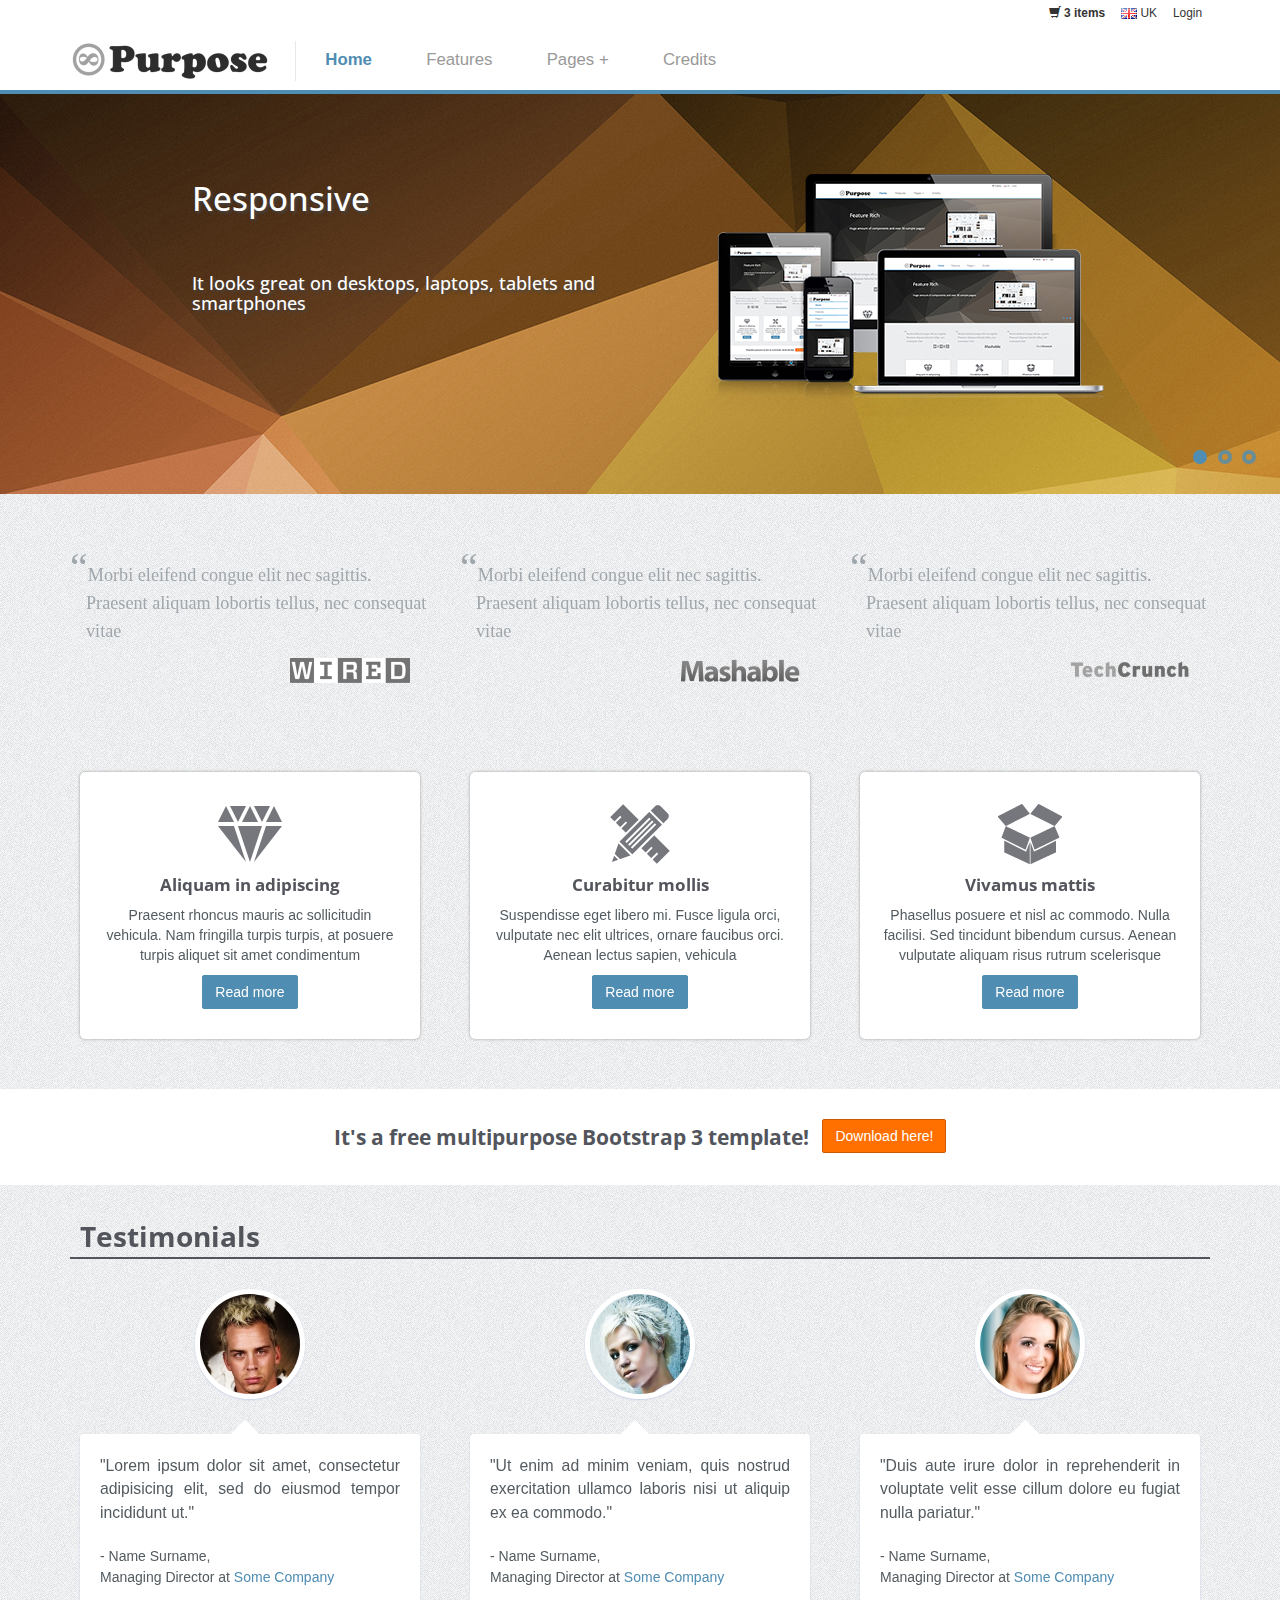
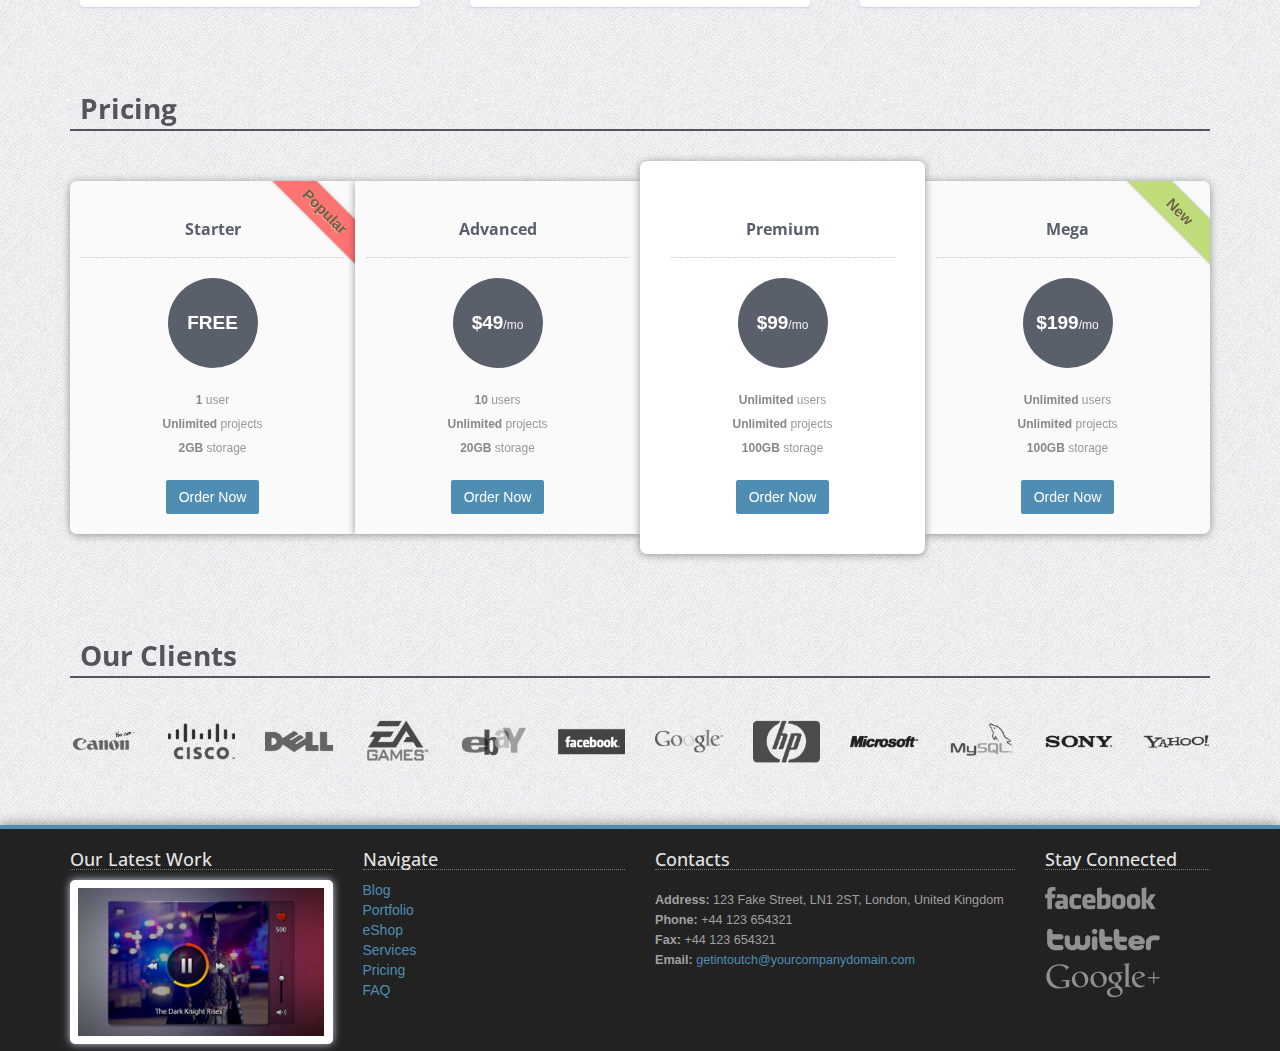
==== index.html @ 4b2f442e "Added templates" ====
<!DOCTYPE html>
<!--[if lt IE 7]>      <html class="no-js lt-ie9 lt-ie8 lt-ie7"> <![endif]-->
<!--[if IE 7]>         <html class="no-js lt-ie9 lt-ie8"> <![endif]-->
<!--[if IE 8]>         <html class="no-js lt-ie9"> <![endif]-->
<!--[if gt IE 8]><!--> <html class="no-js"> <!--<![endif]-->
    <head>
        <meta charset="utf-8">
        <meta http-equiv="X-UA-Compatible" content="IE=edge,chrome=1">
        <title>mPurpose - Multipurpose Feature Rich Bootstrap Template</title>
        <meta name="description" content="">
        <meta name="viewport" content="width=device-width">

        <link rel="stylesheet" href="css/bootstrap.min.css">
        <link rel="stylesheet" href="css/icomoon-social.css">
        <link href='http://fonts.googleapis.com/css?family=Open+Sans:400,700,600,800' rel='stylesheet' type='text/css'>

        <link rel="stylesheet" href="css/leaflet.css" />
		<!--[if lte IE 8]>
		    <link rel="stylesheet" href="css/leaflet.ie.css" />
		<![endif]-->
		<link rel="stylesheet" href="css/main.css">

        <script src="js/modernizr-2.6.2-respond-1.1.0.min.js"></script>
    </head>
    <body>
        <!--[if lt IE 7]>
            <p class="chromeframe">You are using an <strong>outdated</strong> browser. Please <a href="http://browsehappy.com/">upgrade your browser</a> or <a href="http://www.google.com/chromeframe/?redirect=true">activate Google Chrome Frame</a> to improve your experience.</p>
        <![endif]-->
        

        <!-- Navigation & Logo-->
        <div class="mainmenu-wrapper">
	        <div class="container">
	        	<div class="menuextras">
					<div class="extras">
						<ul>
							<li class="shopping-cart-items"><i class="glyphicon glyphicon-shopping-cart icon-white"></i> <a href="page-shopping-cart.html"><b>3 items</b></a></li>
							<li>
								<div class="dropdown choose-country">
									<a class="#" data-toggle="dropdown" href="#"><img src="img/flags/gb.png" alt="Great Britain"> UK</a>
									<ul class="dropdown-menu" role="menu">
										<li role="menuitem"><a href="#"><img src="img/flags/us.png" alt="United States"> US</a></li>
										<li role="menuitem"><a href="#"><img src="img/flags/de.png" alt="Germany"> DE</a></li>
										<li role="menuitem"><a href="#"><img src="img/flags/es.png" alt="Spain"> ES</a></li>
									</ul>
								</div>
							</li>
			        		<li><a href="page-login.html">Login</a></li>
			        	</ul>
					</div>
		        </div>
		        <nav id="mainmenu" class="mainmenu">
					<ul>
						<li class="logo-wrapper"><a href="index.html"><img src="img/mPurpose-logo.png" alt="Multipurpose Twitter Bootstrap Template"></a></li>
						<li class="active">
							<a href="index.html">Home</a>
						</li>
						<li>
							<a href="features.html">Features</a>
						</li>
						<li class="has-submenu">
							<a href="#">Pages +</a>
							<div class="mainmenu-submenu">
								<div class="mainmenu-submenu-inner"> 
									<div>
										<h4>Homepage</h4>
										<ul>
											<li><a href="index.html">Homepage (Sample 1)</a></li>
											<li><a href="page-homepage-sample.html">Homepage (Sample 2)</a></li>
										</ul>
										<h4>Services & Pricing</h4>
										<ul>
											<li><a href="page-services-1-column.html">Services/Features (Rows)</a></li>
											<li><a href="page-services-3-columns.html">Services/Features (3 Columns)</a></li>
											<li><a href="page-services-4-columns.html">Services/Features (4 Columns)</a></li>
											<li><a href="page-pricing.html">Pricing Table</a></li>
										</ul>
										<h4>Team & Open Vacancies</h4>
										<ul>
											<li><a href="page-team.html">Our Team</a></li>
											<li><a href="page-vacancies.html">Open Vacancies (List)</a></li>
											<li><a href="page-job-details.html">Open Vacancies (Job Details)</a></li>
										</ul>
									</div>
									<div>
										<h4>Our Work (Portfolio)</h4>
										<ul>
											<li><a href="page-portfolio-2-columns-1.html">Portfolio (2 Columns, Option 1)</a></li>
											<li><a href="page-portfolio-2-columns-2.html">Portfolio (2 Columns, Option 2)</a></li>
											<li><a href="page-portfolio-3-columns-1.html">Portfolio (3 Columns, Option 1)</a></li>
											<li><a href="page-portfolio-3-columns-2.html">Portfolio (3 Columns, Option 2)</a></li>
											<li><a href="page-portfolio-item.html">Portfolio Item (Project) Description</a></li>
										</ul>
										<h4>General Pages</h4>
										<ul>
											<li><a href="page-about-us.html">About Us</a></li>
											<li><a href="page-contact-us.html">Contact Us</a></li>
											<li><a href="page-faq.html">Frequently Asked Questions</a></li>
											<li><a href="page-testimonials-clients.html">Testimonials & Clients</a></li>
											<li><a href="page-events.html">Events</a></li>
											<li><a href="page-404.html">404 Page</a></li>
											<li><a href="page-sitemap.html">Sitemap</a></li>
											<li><a href="page-login.html">Login</a></li>
											<li><a href="page-register.html">Register</a></li>
											<li><a href="page-password-reset.html">Password Reset</a></li>
											<li><a href="page-terms-privacy.html">Terms & Privacy</a></li>
											<li><a href="page-coming-soon.html">Coming Soon</a></li>
										</ul>
									</div>
									<div>
										<h4>eShop</h4>
										<ul>
											<li><a href="page-products-3-columns.html">Products listing (3 Columns)</a></li>
											<li><a href="page-products-4-columns.html">Products listing (4 Columns)</a></li>
											<li><a href="page-products-slider.html">Products Slider</a></li>
											<li><a href="page-product-details.html">Product Details</a></li>
											<li><a href="page-shopping-cart.html">Shopping Cart</a></li>
										</ul>
										<h4>Blog</h4>
										<ul>
											<li><a href="page-blog-posts.html">Blog Posts (List)</a></li>
											<li><a href="page-blog-post-right-sidebar.html">Blog Single Post (Right Sidebar)</a></li>
											<li><a href="page-blog-post-left-sidebar.html">Blog Single Post (Left Sidebar)</a></li>
											<li><a href="page-news.html">Latest & Featured News</a></li>
										</ul>
									</div>
								</div><!-- /mainmenu-submenu-inner -->
							</div><!-- /mainmenu-submenu -->
						</li>
						<li>
							<a href="credits.html">Credits</a>
						</li>
					</ul>
				</nav>
			</div>
		</div>

        <!-- Homepage Slider -->
        <div class="homepage-slider">
        	<div id="sequence">
				<ul class="sequence-canvas">
					<!-- Slide 1 -->
					<li class="bg4">
						<!-- Slide Title -->
						<h2 class="title">Responsive</h2>
						<!-- Slide Text -->
						<h3 class="subtitle">It looks great on desktops, laptops, tablets and smartphones</h3>
						<!-- Slide Image -->
						<img class="slide-img" src="img/homepage-slider/slide1.png" alt="Slide 1" />
					</li>
					<!-- End Slide 1 -->
					<!-- Slide 2 -->
					<li class="bg3">
						<!-- Slide Title -->
						<h2 class="title">Color Schemes</h2>
						<!-- Slide Text -->
						<h3 class="subtitle">Comes with 5 color schemes and it's easy to make your own!</h3>
						<!-- Slide Image -->
						<img class="slide-img" src="img/homepage-slider/slide2.png" alt="Slide 2" />
					</li>
					<!-- End Slide 2 -->
					<!-- Slide 3 -->
					<li class="bg1">
						<!-- Slide Title -->
						<h2 class="title">Feature Rich</h2>
						<!-- Slide Text -->
						<h3 class="subtitle">Huge amount of components and over 30 sample pages!</h3>
						<!-- Slide Image -->
						<img class="slide-img" src="img/homepage-slider/slide3.png" alt="Slide 3" />
					</li>
					<!-- End Slide 3 -->
				</ul>
				<div class="sequence-pagination-wrapper">
					<ul class="sequence-pagination">
						<li>1</li>
						<li>2</li>
						<li>3</li>
					</ul>
				</div>
			</div>
        </div>
        <!-- End Homepage Slider -->

		<!-- Press Coverage -->
        <div class="section">
	    	<div class="container">
				<div class="row">
					<div class="col-md-4 col-sm-6">
						<div class="in-press press-wired">
							<a href="#">Morbi eleifend congue elit nec sagittis. Praesent aliquam lobortis tellus, nec consequat vitae</a>
						</div>
					</div>
					<div class="col-md-4 col-sm-6">
						<div class="in-press press-mashable">
							<a href="#">Morbi eleifend congue elit nec sagittis. Praesent aliquam lobortis tellus, nec consequat vitae</a>
						</div>
					</div>
					<div class="col-md-4 col-sm-6">
						<div class="in-press press-techcrunch">
							<a href="#">Morbi eleifend congue elit nec sagittis. Praesent aliquam lobortis tellus, nec consequat vitae</a>
						</div>
					</div>
				</div>
			</div>
		</div>
		<!-- Press Coverage -->

		<!-- Services -->
        <div class="section">
	        <div class="container">
	        	<div class="row">
	        		<div class="col-md-4 col-sm-6">
	        			<div class="service-wrapper">
		        			<img src="img/service-icon/diamond.png" alt="Service 1">
		        			<h3>Aliquam in adipiscing</h3>
		        			<p>Praesent rhoncus mauris ac sollicitudin vehicula. Nam fringilla turpis turpis, at posuere turpis aliquet sit amet condimentum</p>
		        			<a href="#" class="btn">Read more</a>
		        		</div>
	        		</div>
	        		<div class="col-md-4 col-sm-6">
	        			<div class="service-wrapper">
		        			<img src="img/service-icon/ruler.png" alt="Service 2">
		        			<h3>Curabitur mollis</h3>
		        			<p>Suspendisse eget libero mi. Fusce ligula orci, vulputate nec elit ultrices, ornare faucibus orci. Aenean lectus sapien, vehicula</p>
		        			<a href="#" class="btn">Read more</a>
		        		</div>
	        		</div>
	        		<div class="col-md-4 col-sm-6">
	        			<div class="service-wrapper">
		        			<img src="img/service-icon/box.png" alt="Service 3">
		        			<h3>Vivamus mattis</h3>
		        			<p>Phasellus posuere et nisl ac commodo. Nulla facilisi. Sed tincidunt bibendum cursus. Aenean vulputate aliquam risus rutrum scelerisque</p>
		        			<a href="#" class="btn">Read more</a>
		        		</div>
	        		</div>
	        	</div>
	        </div>
	    </div>
	    <!-- End Services -->

		<!-- Call to Action Bar -->
	    <div class="section section-white">
			<div class="container">
				<div class="row">
					<div class="col-md-12">
						<div class="calltoaction-wrapper">
							<h3>It's a free multipurpose Bootstrap 3 template!</h3> <a href="http://www.dragdropsite.com" class="btn btn-orange">Download here!</a>
						</div>
					</div>
				</div>
			</div>
		</div>
		<!-- End Call to Action Bar -->

		<!-- Testimonials -->
	    <div class="section">
			<div class="container">
				<h2>Testimonials</h2>
				<div class="row">
					<!-- Testimonial -->
					<div class="testimonial col-md-4 col-sm-6">
						<!-- Author Photo -->
						<div class="author-photo">
							<img src="img/user1.jpg" alt="Author 1">
						</div>
						<div class="testimonial-bubble">
							<blockquote>
								<!-- Quote -->
								<p class="quote">
		                            "Lorem ipsum dolor sit amet, consectetur adipisicing elit, sed do eiusmod tempor incididunt ut."
                        		</p>
                        		<!-- Author Info -->
                        		<cite class="author-info">
                        			- Name Surname,<br>Managing Director at <a href="#">Some Company</a>
                        		</cite>
                        	</blockquote>
                        	<div class="sprite arrow-speech-bubble"></div>
                        </div>
                    </div>
                    <!-- End Testimonial -->
                    <div class="testimonial col-md-4 col-sm-6">
						<div class="author-photo">
							<img src="img/user5.jpg" alt="Author 2">
						</div>
						<div class="testimonial-bubble">
							<blockquote>
								<p class="quote">
		                            "Ut enim ad minim veniam, quis nostrud exercitation ullamco laboris nisi ut aliquip ex ea commodo."
                        		</p>
                        		<cite class="author-info">
                        			- Name Surname,<br>Managing Director at <a href="#">Some Company</a>
                        		</cite>
                        	</blockquote>
                        	<div class="sprite arrow-speech-bubble"></div>
                        </div>
                    </div>
					<div class="testimonial col-md-4 col-sm-6">
						<div class="author-photo">
							<img src="img/user2.jpg" alt="Author 3">
						</div>
						<div class="testimonial-bubble">
							<blockquote>
								<p class="quote">
		                            "Duis aute irure dolor in reprehenderit in voluptate velit esse cillum dolore eu fugiat nulla pariatur."
                        		</p>
                        		<cite class="author-info">
                        			- Name Surname,<br>Managing Director at <a href="#">Some Company</a>
                        		</cite>
                        	</blockquote>
                        	<div class="sprite arrow-speech-bubble"></div>
                        </div>
                    </div>
				</div>
			</div>
	    </div>
	    <!-- End Testimonials -->

		<!-- Pricing Table -->
	    <div class="section">
	    	<div class="container">
	    		<h2>Pricing</h2>
	        	<div class="row">
	        		<!-- Pricing Plans Wrapper -->
	        		<div class="pricing-wrapper col-md-12">
        				<!-- Pricing Plan -->
						<div class="pricing-plan">
							<!-- Pricing Plan Ribbon -->
							<div class="ribbon-wrapper">
								<div class="price-ribbon ribbon-red">Popular</div>
							</div>
							<h2 class="pricing-plan-title">Starter</h2>
							<p class="pricing-plan-price">FREE</p>
							<!-- Pricing Plan Features -->
							<ul class="pricing-plan-features">
								<li><strong>1</strong> user</li>
								<li><strong>Unlimited</strong> projects</li>
								<li><strong>2GB</strong> storage</li>
							</ul>
							<a href="index.html" class="btn">Order Now</a>
						</div>
						<!-- End Pricing Plan -->
					    <div class="pricing-plan">
							<h2 class="pricing-plan-title">Advanced</h2>
							<p class="pricing-plan-price">$49<span>/mo</span></p>
								<ul class="pricing-plan-features">
									<li><strong>10</strong> users</li>
									<li><strong>Unlimited</strong> projects</li>
									<li><strong>20GB</strong> storage</li>
								</ul>
							<a href="index.html" class="btn">Order Now</a>
					    </div>
					    <!-- Promoted Pricing Plan -->
					    <div class="pricing-plan pricing-plan-promote">
								<h2 class="pricing-plan-title">Premium</h2>
								<p class="pricing-plan-price">$99<span>/mo</span></p>
								<ul class="pricing-plan-features">
									<li><strong>Unlimited</strong> users</li>
									<li><strong>Unlimited</strong> projects</li>
									<li><strong>100GB</strong> storage</li>
								</ul>
							<a href="index.html" class="btn">Order Now</a>
					    </div>
					    <div class="pricing-plan">
					    	<!-- Pricing Plan Ribbon -->
							<div class="ribbon-wrapper">
								<div class="price-ribbon ribbon-green">New</div>
							</div>
							<h2 class="pricing-plan-title">Mega</h2>
							<p class="pricing-plan-price">$199<span>/mo</span></p>
								<ul class="pricing-plan-features">
									<li><strong>Unlimited</strong> users</li>
									<li><strong>Unlimited</strong> projects</li>
									<li><strong>100GB</strong> storage</li>
								</ul>
							<a href="index.html" class="btn">Order Now</a>
					    </div>
	        		</div>
	        		<!-- End Pricing Plans Wrapper -->
	        	</div>
	    	</div>
	    </div>
	    <!-- End Pricing Table -->

		<!-- Our Clients -->
	    <div class="section">
	    	<div class="container">
	    		<h2>Our Clients</h2>
				<div class="clients-logo-wrapper text-center row">
					<div class="col-lg-1 col-md-1 col-sm-3 col-xs-6"><a href="#"><img src="img/logos/canon.png" alt="Client Name"></a></div>
					<div class="col-lg-1 col-md-1 col-sm-3 col-xs-6"><a href="#"><img src="img/logos/cisco.png" alt="Client Name"></a></div>
					<div class="col-lg-1 col-md-1 col-sm-3 col-xs-6"><a href="#"><img src="img/logos/dell.png" alt="Client Name"></a></div>
					<div class="col-lg-1 col-md-1 col-sm-3 col-xs-6"><a href="#"><img src="img/logos/ea.png" alt="Client Name"></a></div>
					<div class="col-lg-1 col-md-1 col-sm-3 col-xs-6"><a href="#"><img src="img/logos/ebay.png" alt="Client Name"></a></div>
					<div class="col-lg-1 col-md-1 col-sm-3 col-xs-6"><a href="#"><img src="img/logos/facebook.png" alt="Client Name"></a></div>
					<div class="col-lg-1 col-md-1 col-sm-3 col-xs-6"><a href="#"><img src="img/logos/google.png" alt="Client Name"></a></div>
					<div class="col-lg-1 col-md-1 col-sm-3 col-xs-6"><a href="#"><img src="img/logos/hp.png" alt="Client Name"></a></div>
					<div class="col-lg-1 col-md-1 col-sm-3 col-xs-6"><a href="#"><img src="img/logos/microsoft.png" alt="Client Name"></a></div>
					<div class="col-lg-1 col-md-1 col-sm-3 col-xs-6"><a href="#"><img src="img/logos/mysql.png" alt="Client Name"></a></div>
					<div class="col-lg-1 col-md-1 col-sm-3 col-xs-6"><a href="#"><img src="img/logos/sony.png" alt="Client Name"></a></div>
					<div class="col-lg-1 col-md-1 col-sm-3 col-xs-6"><a href="#"><img src="img/logos/yahoo.png" alt="Client Name"></a></div>
				</div>
			</div>
	    </div>
	    <!-- End Our Clients -->

	    <!-- Footer -->
	    <div class="footer">
	    	<div class="container">
		    	<div class="row">
		    		<div class="col-footer col-md-3 col-xs-6">
		    			<h3>Our Latest Work</h3>
		    			<div class="portfolio-item">
							<div class="portfolio-image">
								<a href="page-portfolio-item.html"><img src="img/portfolio6.jpg" alt="Project Name"></a>
							</div>
						</div>
		    		</div>
		    		<div class="col-footer col-md-3 col-xs-6">
		    			<h3>Navigate</h3>
		    			<ul class="no-list-style footer-navigate-section">
		    				<li><a href="page-blog-posts.html">Blog</a></li>
		    				<li><a href="page-portfolio-3-columns-2.html">Portfolio</a></li>
		    				<li><a href="page-products-3-columns.html">eShop</a></li>
		    				<li><a href="page-services-3-columns.html">Services</a></li>
		    				<li><a href="page-pricing.html">Pricing</a></li>
		    				<li><a href="page-faq.html">FAQ</a></li>
		    			</ul>
		    		</div>
		    		
		    		<div class="col-footer col-md-4 col-xs-6">
		    			<h3>Contacts</h3>
		    			<p class="contact-us-details">
	        				<b>Address:</b> 123 Fake Street, LN1 2ST, London, United Kingdom<br/>
	        				<b>Phone:</b> +44 123 654321<br/>
	        				<b>Fax:</b> +44 123 654321<br/>
	        				<b>Email:</b> <a href="mailto:getintoutch@yourcompanydomain.com">getintoutch@yourcompanydomain.com</a>
	        			</p>
		    		</div>
		    		<div class="col-footer col-md-2 col-xs-6">
		    			<h3>Stay Connected</h3>
		    			<ul class="footer-stay-connected no-list-style">
		    				<li><a href="#" class="facebook"></a></li>
		    				<li><a href="#" class="twitter"></a></li>
		    				<li><a href="#" class="googleplus"></a></li>
		    			</ul>
		    		</div>
		    	</div>
		    	<div class="row">
		    		<div class="col-md-12">
		    			<div class="footer-copyright">&copy; 2013 mPurpose. All rights reserved.</div>
		    		</div>
		    	</div>
		    </div>
	    </div>

        <!-- Javascripts -->
        <script src="http://ajax.googleapis.com/ajax/libs/jquery/1.9.1/jquery.min.js"></script>
        <script>window.jQuery || document.write('<script src="js/jquery-1.9.1.min.js"><\/script>')</script>
        <script src="js/bootstrap.min.js"></script>
        <script src="http://cdn.leafletjs.com/leaflet-0.5.1/leaflet.js"></script>
        <script src="js/jquery.fitvids.js"></script>
        <script src="js/jquery.sequence-min.js"></script>
        <script src="js/jquery.bxslider.js"></script>
        <script src="js/main-menu.js"></script>
        <script src="js/template.js"></script>

    </body>
</html>
---- css/icomoon-social.css ----
.icon-google-plus,.icon-facebook,.icon-twitter,.icon-vimeo2,.icon-flickr,.icon-picassa,.icon-dribbble,.icon-github,.icon-wordpress,.icon-blogger,.icon-tumblr,.icon-soundcloud,.icon-linkedin,.icon-lastfm,.icon-stumbleupon,.icon-pinterest {
	display: inline-block;
	width: 16px;
	height: 16px;
	background-image: url(../img/icomoon-social.png);
	background-repeat: no-repeat;
}
.icon-google-plus {
	background-position: 0 0;
}
.icon-facebook {
	background-position: -32px 0;
}
.icon-twitter {
	background-position: -64px 0;
}
.icon-vimeo2 {
	background-position: -96px 0;
}
.icon-flickr {
	background-position: -128px 0;
}
.icon-picassa {
	background-position: -160px 0;
}
.icon-dribbble {
	background-position: -192px 0;
}
.icon-github {
	background-position: -224px 0;
}
.icon-wordpress {
	background-position: -256px 0;
}
.icon-blogger {
	background-position: -288px 0;
}
.icon-tumblr {
	background-position: -320px 0;
}
.icon-soundcloud {
	background-position: -352px 0;
}
.icon-linkedin {
	background-position: -384px 0;
}
.icon-lastfm {
	background-position: -416px 0;
}
.icon-stumbleupon {
	background-position: -448px 0;
}
.icon-pinterest {
	background-position: -480px 0;
}
---- css/leaflet.css ----
/* required styles */

.leaflet-map-pane,
.leaflet-tile,
.leaflet-marker-icon,
.leaflet-marker-shadow,
.leaflet-tile-pane,
.leaflet-overlay-pane,
.leaflet-shadow-pane,
.leaflet-marker-pane,
.leaflet-popup-pane,
.leaflet-overlay-pane svg,
.leaflet-zoom-box,
.leaflet-image-layer,
.leaflet-layer {
	position: absolute;
	left: 0;
	top: 0;
	}
.leaflet-container {
	overflow: hidden;
	-ms-touch-action: none;
	}
.leaflet-tile,
.leaflet-marker-icon,
.leaflet-marker-shadow {
	-webkit-user-select: none;
	   -moz-user-select: none;
	        user-select: none;
	}
.leaflet-marker-icon,
.leaflet-marker-shadow {
	display: block;
	}
/* map is broken in FF if you have max-width: 100% on tiles */
.leaflet-container img {
	max-width: none !important;
	}
/* stupid Android 2 doesn't understand "max-width: none" properly */
.leaflet-container img.leaflet-image-layer {
	max-width: 15000px !important;
	}
.leaflet-tile {
	filter: inherit;
	visibility: hidden;
	}
.leaflet-tile-loaded {
	visibility: inherit;
	}
.leaflet-zoom-box {
	width: 0;
	height: 0;
	}

.leaflet-tile-pane    { z-index: 2; }
.leaflet-objects-pane { z-index: 3; }
.leaflet-overlay-pane { z-index: 4; }
.leaflet-shadow-pane  { z-index: 5; }
.leaflet-marker-pane  { z-index: 6; }
.leaflet-popup-pane   { z-index: 7; }


/* control positioning */

.leaflet-control {
	position: relative;
	z-index: 7;
	pointer-events: auto;
	}
.leaflet-top,
.leaflet-bottom {
	position: absolute;
	z-index: 1000;
	pointer-events: none;
	}
.leaflet-top {
	top: 0;
	}
.leaflet-right {
	right: 0;
	}
.leaflet-bottom {
	bottom: 0;
	}
.leaflet-left {
	left: 0;
	}
.leaflet-control {
	float: left;
	clear: both;
	}
.leaflet-right .leaflet-control {
	float: right;
	}
.leaflet-top .leaflet-control {
	margin-top: 10px;
	}
.leaflet-bottom .leaflet-control {
	margin-bottom: 10px;
	}
.leaflet-left .leaflet-control {
	margin-left: 10px;
	}
.leaflet-right .leaflet-control {
	margin-right: 10px;
	}


/* zoom and fade animations */

.leaflet-fade-anim .leaflet-tile,
.leaflet-fade-anim .leaflet-popup {
	opacity: 0;
	-webkit-transition: opacity 0.2s linear;
	   -moz-transition: opacity 0.2s linear;
	     -o-transition: opacity 0.2s linear;
	        transition: opacity 0.2s linear;
	}
.leaflet-fade-anim .leaflet-tile-loaded,
.leaflet-fade-anim .leaflet-map-pane .leaflet-popup {
	opacity: 1;
	}

.leaflet-zoom-anim .leaflet-zoom-animated {
	-webkit-transition: -webkit-transform 0.25s cubic-bezier(0,0,0.25,1);
	   -moz-transition:    -moz-transform 0.25s cubic-bezier(0,0,0.25,1);
	     -o-transition:      -o-transform 0.25s cubic-bezier(0,0,0.25,1);
	        transition:         transform 0.25s cubic-bezier(0,0,0.25,1);
	}
.leaflet-zoom-anim .leaflet-tile,
.leaflet-pan-anim .leaflet-tile,
.leaflet-touching .leaflet-zoom-animated {
	-webkit-transition: none;
	   -moz-transition: none;
	     -o-transition: none;
	        transition: none;
	}

.leaflet-zoom-anim .leaflet-zoom-hide {
	visibility: hidden;
	}


/* cursors */

.leaflet-clickable {
	cursor: pointer;
	}
.leaflet-container {
	cursor: -webkit-grab;
	cursor:    -moz-grab;
	}
.leaflet-popup-pane,
.leaflet-control {
	cursor: auto;
	}
.leaflet-dragging,
.leaflet-dragging .leaflet-clickable,
.leaflet-dragging .leaflet-container {
	cursor: move;
	cursor: -webkit-grabbing;
	cursor:    -moz-grabbing;
	}


/* visual tweaks */

.leaflet-container {
	background: #ddd;
	outline: 0;
	}
.leaflet-container a {
	color: #0078A8;
	}
.leaflet-container a.leaflet-active {
	outline: 2px solid orange;
	}
.leaflet-zoom-box {
	border: 2px dotted #05f;
	background: white;
	opacity: 0.5;
	}


/* general typography */
.leaflet-container {
	font: 12px/1.5 "Helvetica Neue", Arial, Helvetica, sans-serif;
	}


/* general toolbar styles */

.leaflet-bar {
	box-shadow: 0 0 8px rgba(0,0,0,0.4);
	border: 1px solid #888;
	-webkit-border-radius: 5px;
	        border-radius: 5px;
	}
.leaflet-bar-part {
	background-color: rgba(255, 255, 255, 0.8);
	border-bottom: 1px solid #aaa;
	}
.leaflet-bar-part-top {
	-webkit-border-radius: 4px 4px 0 0;
	        border-radius: 4px 4px 0 0;
	}
.leaflet-bar-part-bottom {
	-webkit-border-radius: 0 0 4px 4px;
	        border-radius: 0 0 4px 4px;
	border-bottom: none;
	}

.leaflet-touch .leaflet-bar {
	-webkit-border-radius: 10px;
	        border-radius: 10px;
	}
.leaflet-touch .leaflet-bar-part {
	border-bottom: 4px solid rgba(0,0,0,0.3);
	}
.leaflet-touch .leaflet-bar-part-top {
	-webkit-border-radius: 7px 7px 0 0;
	        border-radius: 7px 7px 0 0;
	}
.leaflet-touch .leaflet-bar-part-bottom {
	-webkit-border-radius: 0 0 7px 7px;
	        border-radius: 0 0 7px 7px;
	border-bottom: none;
	}


/* zoom control */

.leaflet-container .leaflet-control-zoom {
	margin-left: 13px;
	margin-top: 12px;
	}
.leaflet-control-zoom a {
	width: 22px;
	height: 22px;
	text-align: center;
	text-decoration: none;
	color: black;
	}
.leaflet-control-zoom a,
.leaflet-control-layers-toggle {
	background-position: 50% 50%;
	background-repeat: no-repeat;
	display: block;
	}
.leaflet-control-zoom a:hover {
	background-color: #fff;
	color: #777;
	}
.leaflet-control-zoom-in {
	font: bold 18px/24px Arial, Helvetica, sans-serif;
	}
.leaflet-control-zoom-out {
	font: bold 23px/20px Tahoma, Verdana, sans-serif;
	}
.leaflet-control-zoom a.leaflet-control-zoom-disabled {
	cursor: default;
	background-color: rgba(255, 255, 255, 0.8);
	color: #bbb;
	}

.leaflet-touch .leaflet-control-zoom a {
	width: 30px;
	height: 30px;
	}
.leaflet-touch .leaflet-control-zoom-in {
	font-size: 24px;
	line-height: 29px;
	}
.leaflet-touch .leaflet-control-zoom-out {
	font-size: 28px;
	line-height: 24px;
	}

/* layers control */

.leaflet-control-layers {
	box-shadow: 0 1px 7px rgba(0,0,0,0.4);
	background: #f8f8f9;
	-webkit-border-radius: 8px;
	        border-radius: 8px;
	}
.leaflet-control-layers-toggle {
	background-image: url(images/layers.png);
	width: 36px;
	height: 36px;
	}
.leaflet-touch .leaflet-control-layers-toggle {
	width: 44px;
	height: 44px;
	}
.leaflet-control-layers .leaflet-control-layers-list,
.leaflet-control-layers-expanded .leaflet-control-layers-toggle {
	display: none;
	}
.leaflet-control-layers-expanded .leaflet-control-layers-list {
	display: block;
	position: relative;
	}
.leaflet-control-layers-expanded {
	padding: 6px 10px 6px 6px;
	color: #333;
	background: #fff;
	}
.leaflet-control-layers-selector {
	margin-top: 2px;
	position: relative;
	top: 1px;
	}
.leaflet-control-layers label {
	display: block;
	}
.leaflet-control-layers-separator {
	height: 0;
	border-top: 1px solid #ddd;
	margin: 5px -10px 5px -6px;
	}


/* attribution and scale controls */

.leaflet-container .leaflet-control-attribution {
	background-color: rgba(255, 255, 255, 0.7);
	box-shadow: 0 0 5px #bbb;
	margin: 0;
	}
.leaflet-control-attribution,
.leaflet-control-scale-line {
	padding: 0 5px;
	color: #333;
	}
.leaflet-container .leaflet-control-attribution,
.leaflet-container .leaflet-control-scale {
	font-size: 11px;
	}
.leaflet-left .leaflet-control-scale {
	margin-left: 5px;
	}
.leaflet-bottom .leaflet-control-scale {
	margin-bottom: 5px;
	}
.leaflet-control-scale-line {
	border: 2px solid #777;
	border-top: none;
	color: black;
	line-height: 1.1;
	padding: 2px 5px 1px;
	font-size: 11px;
	text-shadow: 1px 1px 1px #fff;
	background-color: rgba(255, 255, 255, 0.5);
	box-shadow: 0 -1px 5px rgba(0, 0, 0, 0.2);
	white-space: nowrap;
	overflow: hidden;
	}
.leaflet-control-scale-line:not(:first-child) {
	border-top: 2px solid #777;
	border-bottom: none;
	margin-top: -2px;
	box-shadow: 0 2px 5px rgba(0, 0, 0, 0.2);
	}
.leaflet-control-scale-line:not(:first-child):not(:last-child) {
	border-bottom: 2px solid #777;
	}

.leaflet-touch .leaflet-control-attribution,
.leaflet-touch .leaflet-control-layers,
.leaflet-touch .leaflet-control-zoom {
	box-shadow: none;
	}
.leaflet-touch .leaflet-control-layers,
.leaflet-touch .leaflet-control-zoom {
	border: 4px solid rgba(0,0,0,0.3);
	}


/* popup */

.leaflet-popup {
	position: absolute;
	text-align: center;
	}
.leaflet-popup-content-wrapper {
	padding: 1px;
	text-align: left;
	-webkit-border-radius: 20px;
	        border-radius: 20px;
	}
.leaflet-popup-content {
	margin: 14px 20px;
	line-height: 1.4;
	}
.leaflet-popup-content p {
	margin: 18px 0;
	}
.leaflet-popup-tip-container {
	margin: 0 auto;
	width: 40px;
	height: 20px;
	position: relative;
	overflow: hidden;
	}
.leaflet-popup-tip {
	width: 15px;
	height: 15px;
	padding: 1px;

	margin: -8px auto 0;

	-webkit-transform: rotate(45deg);
	   -moz-transform: rotate(45deg);
	    -ms-transform: rotate(45deg);
	     -o-transform: rotate(45deg);
	        transform: rotate(45deg);
	}
.leaflet-popup-content-wrapper, .leaflet-popup-tip {
	background: white;

	box-shadow: 0 3px 14px rgba(0,0,0,0.4);
	}
.leaflet-container a.leaflet-popup-close-button {
	position: absolute;
	top: 0;
	right: 0;
	padding: 4px 5px 0 0;
	text-align: center;
	width: 18px;
	height: 14px;
	font: 16px/14px Tahoma, Verdana, sans-serif;
	color: #c3c3c3;
	text-decoration: none;
	font-weight: bold;
	background: transparent;
	}
.leaflet-container a.leaflet-popup-close-button:hover {
	color: #999;
	}
.leaflet-popup-scrolled {
	overflow: auto;
	border-bottom: 1px solid #ddd;
	border-top: 1px solid #ddd;
	}


/* div icon */

.leaflet-div-icon {
	background: #fff;
	border: 1px solid #666;
	}
.leaflet-editing-icon {
	-webkit-border-radius: 2px;
	        border-radius: 2px;
	}
---- css/leaflet.ie.css ----
.leaflet-vml-shape {
	width: 1px;
	height: 1px;
	}
.lvml {
	behavior: url(#default#VML);
	display: inline-block;
	position: absolute;
	}

.leaflet-control {
	display: inline;
	}

.leaflet-popup-tip {
	width: 21px;
	_width: 27px;
	margin: 0 auto;
	_margin-top: -3px;

	filter: progid:DXImageTransform.Microsoft.Matrix(M11=0.70710678, M12=0.70710678, M21=-0.70710678, M22=0.70710678);
	-ms-filter: "progid:DXImageTransform.Microsoft.Matrix(M11=0.70710678, M12=0.70710678, M21=-0.70710678, M22=0.70710678)";
	}
.leaflet-popup-tip-container {
	margin-top: -1px;
	}
.leaflet-popup-content-wrapper, .leaflet-popup-tip {
	border: 1px solid #999;
	}
.leaflet-popup-content-wrapper {
	zoom: 1;
	}

.leaflet-control-zoom,
.leaflet-control-layers {
	border: 3px solid #999;
	}
.leaflet-control-zoom a {
	background-color: #eee;
	}
.leaflet-control-zoom a:hover {
	background-color: #fff;
	}
.leaflet-control-layers-toggle {
	}
.leaflet-control-attribution,
.leaflet-control-layers,
.leaflet-control-scale-line {
	background: white;
	}
.leaflet-zoom-box {
	filter: alpha(opacity=50);
	}
.leaflet-control-attribution {
	border-top: 1px solid #bbb;
	border-left: 1px solid #bbb;
	}
---- css/main.css ----
/*--------------------------------------------------------------------------
	General Style
--------------------------------------------------------------------------*/
body {
  background: url(../img/page-background.png);
}
.section {
  padding: 30px 0;
  -webkit-transform: translateZ(0);
  -moz-transform: translateZ(0);
  -o-transform: translateZ(0);
  -ms-transform: translateZ(0);
  transform: translateZ(0);
}
.section-white {
  background: #FFF;
}
.section .container:first-child h1,
.section .container:first-child h2,
.section .container:first-child h3 {
  margin-top: 0;
  font-weight: 700;
}
.input-micro {
  width: 50px;
  margin-bottom: 0 !important;
}
textarea:focus,
input[type="text"]:focus,
input[type="password"]:focus,
input[type="datetime"]:focus,
input[type="datetime-local"]:focus,
input[type="date"]:focus,
input[type="month"]:focus,
input[type="time"]:focus,
input[type="week"]:focus,
input[type="number"]:focus,
input[type="email"]:focus,
input[type="url"]:focus,
input[type="search"]:focus,
input[type="tel"]:focus,
input[type="color"]:focus,
.uneditable-input:focus {
  border-color: rgba(79, 141, 179, 0.8);
  outline: 0;
  outline: thin dotted \9;
  /* IE6-9 */
  -webkit-box-shadow: inset 0 1px 1px rgba(0,0,0,.075), 0 0 8px rgba(79, 141, 179, 0.6);
  -moz-box-shadow: inset 0 1px 1px rgba(0,0,0,.075), 0 0 8px rgba(79, 141, 179, 0.6);
  box-shadow: inset 0 1px 1px rgba(0,0,0,.075), 0 0 8px rgba(79, 141, 179, 0.6);
  color: inset 0 1px 1px rgba(0,0,0,.075), 0 0 8px rgba(79, 141, 179, 0.6);
}
ul.no-list-style {
  list-style-type: none;
  margin-left: 0;
}
ul.no-list-style li {
  line-height: 28px;
}
div[class*="span"] {
  -webkit-transition: all .4s linear;
  -moz-transition: all .4s linear;
  -o-transition: all .4s linear;
  -ms-transition: all .4s linear;
  transition: all .4s linear;
}
/*--------------------------------------------------------------------------
	Typography Style
--------------------------------------------------------------------------*/
body {
  font-family: Arial, Helvetica, sans-serif;
  font-size: 14px;
  line-height: 20px;
  color: #535b60;
}
h1 {
  color: #53555c;
  font-family: 'Open Sans', sans-serif;
  font-weight: 800;
}
h2 {
  color: #53555c;
  font-family: 'Open Sans', sans-serif;
  font-size: 2em;
  border-bottom: 2px solid #53555c;
  line-height: 1.5em;
  margin: 30px 0;
  padding-left: 10px;
}
h3 {
  font-family: 'Open Sans', sans-serif;
  color: #53555c;
  font-size: 1.5em;
}
h4 {
  font-family: 'Open Sans', sans-serif;
  color: #53555c;
  margin-bottom: 10px;
}
a {
  color: #4f8db3;
}
a:hover {
  color: #2f556d;
}
/*--------------------------------------------------------------------------
+	Services Style
--------------------------------------------------------------------------*/
/* Multicolumn */
.service-wrapper {
  background: #FFF;
  margin: 20px 10px;
  text-align: center;
  padding: 30px 20px;
  -webkit-border-radius: 5px;
  -webkit-background-clip: padding-box;
  -moz-border-radius: 5px;
  -moz-background-clip: padding;
  border-radius: 5px;
  background-clip: padding-box;
  -webkit-box-shadow: 0 0 3px #999;
  -moz-box-shadow: 0 0 3px #999;
  box-shadow: 0 0 3px #999;
  color: 0 0 3px #999;
}
.service-wrapper h3 {
  font-size: 1.2em;
  margin: 10px 0 !important;
}
.service-wrapper p {
  margin-top: 0;
}
/* Row */
.service-wrapper-row {
  padding: 10px 0;
}
.service-wrapper-row h3 {
  padding-top: 15px;
}
.service-wrapper-row .service-image {
  padding-top: 15px;
  text-align: center;
}
.service-wrapper-row .service-image img {
  max-width: 80%;
  vertical-align: bottom;
  bottom: 0;
  border: 7px solid #FFF;
  -webkit-border-radius: 5px;
  -webkit-background-clip: padding-box;
  -moz-border-radius: 5px;
  -moz-background-clip: padding;
  border-radius: 5px;
  background-clip: padding-box;
  -webkit-box-shadow: 0 0 8px #999;
  -moz-box-shadow: 0 0 8px #999;
  box-shadow: 0 0 8px #999;
  color: 0 0 8px #999;
}
/*--------------------------------------------------------------------------
+	Pricing Table Style
--------------------------------------------------------------------------*/
.pricing-plan {
  float: left;
  text-align: center;
  background: #fafafa;
  position: relative;
  width: 48%;
  margin: 10px 1% 10px 0;
  padding: 20px;
  -webkit-border-radius: 7px;
  -webkit-background-clip: padding-box;
  -moz-border-radius: 7px;
  -moz-background-clip: padding;
  border-radius: 7px;
  background-clip: padding-box;
  -webkit-box-sizing: border-box;
  -moz-box-sizing: border-box;
  box-sizing: border-box;
  -webkit-box-shadow: 0 1px 8px rgba(0, 0, 0, 0.4);
  -moz-box-shadow: 0 1px 8px rgba(0, 0, 0, 0.4);
  box-shadow: 0 1px 8px rgba(0, 0, 0, 0.4);
  color: 0 1px 8px rgba(0, 0, 0, 0.4);
  -webkit-transition: -webkit-box-shadow .25s linear;
  -moz-transition: -moz-box-shadow .25s linear;
  -o-transition: box-shadow .25s linear;
  -ms-transition: box-shadow .25s linear;
  transition: box-shadow .25s linear;
}
.pricing-plan:hover {
  -webkit-box-shadow: 0 0 8px #333;
  -moz-box-shadow: 0 0 8px #333;
  box-shadow: 0 0 8px #333;
  color: 0 0 8px #333;
  z-index: 5;
}
.pricing-plan .pricing-plan-title {
  position: relative;
  margin: -20px -10px 20px;
  padding: 20px;
  line-height: 1;
  font-size: 16px;
  font-weight: bold;
  color: #595f6b;
  border-bottom: 1px dashed #d2d2d2;
}
.pricing-plan .pricing-plan-title:before {
  content: '';
  position: absolute;
  bottom: -1px;
  left: 0;
  right: 0;
  height: 1px;
  background-size: 3px 1px;
  background-image: url([data-uri]);
  background-image: -moz-linear-gradient(left, white, white 33%, #d2d2d2 34%, #d2d2d2);
  background-image: -webkit-linear-gradient(left, white, white 33%, #d2d2d2 34%, #d2d2d2);
  background-image: -o-linear-gradient(left, white, white 33%, #d2d2d2 34%, #d2d2d2);
  background-image: linear-gradient(to right, white, white 33%, #d2d2d2 34%, #d2d2d2);
}
.pricing-plan .pricing-plan-price {
  margin: 0 auto 20px;
  width: 90px;
  height: 90px;
  line-height: 90px;
  font-size: 19px;
  font-weight: bold;
  color: white;
  background: #595f6b;
  -webkit-border-radius: 45px;
  -webkit-background-clip: padding-box;
  -moz-border-radius: 45px;
  -moz-background-clip: padding;
  border-radius: 45px;
  background-clip: padding-box;
}
.pricing-plan .pricing-plan-price span {
  font-size: 12px;
  font-weight: normal;
  color: rgba(255, 255, 255, 0.9);
}
.pricing-plan .pricing-plan-features {
  margin-bottom: 20px;
  margin-left: 0;
  padding: 0;
  line-height: 2;
  font-size: 12px;
  color: #999;
  text-align: center;
  list-style-type: none;
}
.pricing-plan .pricing-plan-features li strong {
  font-weight: bold;
  color: #888;
}
.pricing-plan .pricing-plan-promote {
  margin: 0;
  padding: 40px 20px;
  background-color: white;
  border-width: 2px;
  -webkit-border-radius: 7px;
  -webkit-background-clip: padding-box;
  -moz-border-radius: 7px;
  -moz-background-clip: padding;
  border-radius: 7px;
  background-clip: padding-box;
  z-index: 4;
}
.ribbon-wrapper {
  width: 85px;
  height: 88px;
  overflow: hidden;
  position: absolute;
  top: 0;
  right: 0;
}
.price-ribbon {
  font: bold 15px Sans-Serif;
  color: #333;
  text-align: center;
  text-shadow: rgba(255, 255, 255, 0.5) 0px 1px 0px;
  position: relative;
  padding: 7px 0;
  left: -5px;
  top: 15px;
  width: 120px;
  background-color: #FFF;
  color: #6a6340;
  -webkit-transform: rotate(45deg);
  -moz-transform: rotate(45deg);
  -o-transform: rotate(45deg);
  -ms-transform: rotate(45deg);
  transform: rotate(45deg);
  -webkit-box-shadow: 0px 0px 3px rgba(0,0,0,0.3);
  -moz-box-shadow: 0px 0px 3px rgba(0,0,0,0.3);
  box-shadow: 0px 0px 3px rgba(0,0,0,0.3);
  color: 0px 0px 3px rgba(0,0,0,0.3);
}
.ribbon-green {
  background-color: #BFDC7A;
}
.ribbon-blue {
  background-color: #5ACBFF;
}
.ribbon-orange {
  background-color: #FF9542;
}
.ribbon-red {
  background-color: #FF7373;
}
@media (min-width: 768px) {
  .pricing-plan {
    width: 25%;
    margin: 20px 0;
    padding: 20px;
    -webkit-border-radius: 0;
    -webkit-background-clip: padding-box;
    -moz-border-radius: 0;
    -moz-background-clip: padding;
    border-radius: 0;
    background-clip: padding-box;
  }
  .pricing-plan:first-child {
    -webkit-border-top-left-radius: 7px;
    -moz-border-radius-topleft: 7px;
    border-top-left-radius: 7px;
    -webkit-border-bottom-left-radius: 7px;
    -webkit-background-clip: padding-box;
    -moz-border-radius-bottomleft: 7px;
    -moz-background-clip: padding;
    border-bottom-left-radius: 7px;
    background-clip: padding-box;
  }
  .pricing-plan:last-child {
    border-width: 2px;
    -webkit-border-top-right-radius: 7px;
    -moz-border-radius-topright: 7px;
    border-top-right-radius: 7px;
    -webkit-border-bottom-right-radius: 7px;
    -webkit-background-clip: padding-box;
    -moz-border-radius-bottomright: 7px;
    -moz-background-clip: padding;
    border-bottom-right-radius: 7px;
    background-clip: padding-box;
  }
  .pricing-plan-promote {
    background: #fff;
    padding: 40px;
    margin-top: 0;
    -webkit-border-radius: 7px;
    -webkit-background-clip: padding-box;
    -moz-border-radius: 7px;
    -moz-background-clip: padding;
    border-radius: 7px;
    background-clip: padding-box;
    z-index: 4;
  }
}
/*--------------------------------------------------------------------------
+	Contact Us Style
--------------------------------------------------------------------------*/
#contact-us-map {
  height: 300px;
  -webkit-box-shadow: inset 0 1px #fff,0 0 8px #c8cfe6;
  -moz-box-shadow: inset 0 1px #fff,0 0 8px #c8cfe6;
  box-shadow: inset 0 1px #fff,0 0 8px #c8cfe6;
  color: inset 0 1px #fff,0 0 8px #c8cfe6;
}
.contact-us-details {
  margin: 20px 0;
  font-size: 0.9em;
}
/*--------------------------------------------------------------------------
+	Video Wrapper Style
--------------------------------------------------------------------------*/
.video-wrapper {
  -webkit-box-shadow: 0 0 5px #000;
  -moz-box-shadow: 0 0 5px #000;
  box-shadow: 0 0 5px #000;
  color: 0 0 5px #000;
  margin: 20px 0;
}
/*--------------------------------------------------------------------------
+	Call to Action Bar Style
--------------------------------------------------------------------------*/
.calltoaction-wrapper {
  text-align: center;
}
.calltoaction-wrapper h3 {
  display: inline-block;
  line-height: 36px;
  margin-right: 10px;
  margin-bottom: 0;
}
.calltoaction-wrapper a {
  vertical-align: top;
}
/*--------------------------------------------------------------------------
+	Testimonials Style
--------------------------------------------------------------------------*/
.testimonial blockquote {
  margin: 0;
  padding: 0;
  border-left: none;
}
.testimonial blockquote p {
  font-size: 0.9em;
  margin-bottom: 20px;
  line-height: 1.5;
}
.testimonial .testimonial-bubble {
  text-align: justify;
  -webkit-border-radius: 4px;
  -webkit-background-clip: padding-box;
  -moz-border-radius: 4px;
  -moz-background-clip: padding;
  border-radius: 4px;
  background-clip: padding-box;
  padding: 0 20px 20px 20px;
  margin: 35px 10px 20px 10px;
  background: #FFF;
  position: relative;
  -webkit-box-sizing: border-box;
  -moz-box-sizing: border-box;
  box-sizing: border-box;
  -webkit-box-shadow: inset 0 1px #fff,0 1px 2px #c8cfe6;
  -moz-box-shadow: inset 0 1px #fff,0 1px 2px #c8cfe6;
  box-shadow: inset 0 1px #fff,0 1px 2px #c8cfe6;
  color: inset 0 1px #fff,0 1px 2px #c8cfe6;
}
.testimonial .testimonial-bubble::before {
  background-color: #FFF;
  content: "\00a0";
  display: block;
  height: 20px;
  width: 20px;
  top: -10px;
  left: 45%;
  position: relative;
  -webkit-transform: rotate(45deg);
  -moz-transform: rotate(45deg);
  -o-transform: rotate(45deg);
  -ms-transform: rotate(45deg);
  transform: rotate(45deg);
}
.testimonial .author-photo {
  text-align: center;
}
.testimonial .author-photo img {
  margin: auto;
  border: 5px solid #FFF;
  -webkit-border-radius: 100px;
  -webkit-background-clip: padding-box;
  -moz-border-radius: 100px;
  -moz-background-clip: padding;
  border-radius: 100px;
  background-clip: padding-box;
  -webkit-box-shadow: inset 0 1px #fff,0 1px 2px #c8cfe6;
  -moz-box-shadow: inset 0 1px #fff,0 1px 2px #c8cfe6;
  box-shadow: inset 0 1px #fff,0 1px 2px #c8cfe6;
  color: inset 0 1px #fff,0 1px 2px #c8cfe6;
}
.testimonial .author-info {
  font-weight: 400;
  font-size: 0.8em;
}
/*--------------------------------------------------------------------------
+	Clients Logos Style
--------------------------------------------------------------------------*/
.clients-logo-wrapper img {
  max-width: 100%;
}
/*--------------------------------------------------------------------------
+	News Style
--------------------------------------------------------------------------*/
.featured-news .caption,
.latest-news .caption {
  padding: 10px 0 5px 0;
}
.featured-news .caption a,
.latest-news .caption a {
  font-size: 1.1em;
  font-weight: 600;
  color: #535b60;
}
.featured-news .intro,
.latest-news .intro {
  padding-bottom: 10px;
  font-size: 0.9em;
}
.featured-news .intro a,
.latest-news .intro a {
  white-space: nowrap;
}
.featured-news .date,
.latest-news .date {
  font-size: 0.7em;
  color: #999;
}
.featured-news img,
.latest-news img {
  max-width: 100%;
  margin: 10px 0 10px 0;
  -webkit-border-radius: 5px;
  -webkit-background-clip: padding-box;
  -moz-border-radius: 5px;
  -moz-background-clip: padding;
  border-radius: 5px;
  background-clip: padding-box;
  -webkit-box-shadow: inset 0 1px #fff,0 0 8px #c8cfe6;
  -moz-box-shadow: inset 0 1px #fff,0 0 8px #c8cfe6;
  box-shadow: inset 0 1px #fff,0 0 8px #c8cfe6;
  color: inset 0 1px #fff,0 0 8px #c8cfe6;
}
/*--------------------------------------------------------------------------
+	Frequently Asked Questions Style
--------------------------------------------------------------------------*/
.faq-wrapper h3 {
  margin-top: 20px !important;
}
.faq-wrapper .accordion-inner {
  margin: 10px 0 10px 20px;
  padding: 0 10px;
  font-size: 0.9em;
}
.faq-wrapper .accordion-inner .answer {
  font-weight: 600;
}
/*--------------------------------------------------------------------------
+	Blog Style
--------------------------------------------------------------------------*/
/* Posts List */
.blog-post {
  background: #FFF;
  position: relative;
  margin: 20px 0;
  border: 7px solid #FFF;
  -webkit-border-radius: 5px;
  -webkit-background-clip: padding-box;
  -moz-border-radius: 5px;
  -moz-background-clip: padding;
  border-radius: 5px;
  background-clip: padding-box;
  -webkit-box-shadow: inset 0 1px #fff,0 0 8px #c8cfe6;
  -moz-box-shadow: inset 0 1px #fff,0 0 8px #c8cfe6;
  box-shadow: inset 0 1px #fff,0 0 8px #c8cfe6;
  color: inset 0 1px #fff,0 0 8px #c8cfe6;
}
.blog-post img {
  max-width: 100%;
}
.blog-post .post-info {
  background: #000;
  background: rgba(0, 0, 0, 0.6);
  color: #FFF;
  line-height: 1.2;
  position: absolute;
  padding: 5px;
  left: 10px;
  top: 10px;
  -webkit-border-radius: 5px;
  -webkit-background-clip: padding-box;
  -moz-border-radius: 5px;
  -moz-background-clip: padding;
  border-radius: 5px;
  background-clip: padding-box;
}
.blog-post .post-comments-count {
  text-align: center;
}
.post-info .post-comments-count {
  padding-top: 5px;
}
.post-info .post-comments-count i {
  margin-right: 5px;
}
.post-info .post-comments-count a {
  color: #FFF;
}
.post-info .post-date .date {
  font-size: 0.7em;
  font-weight: 600;
}
.post-title h3 {
  font-size: 1.2em;
  border-bottom: 1px dotted #828282;
  margin: 0 20px;
  padding-top: 10px;
}
.post-title h3 a {
  color: #535b60;
}
.post-summary {
  margin: 10px 20px;
}
.post-summary p {
  color: #828282;
  font-size: 0.9em;
  text-align: justify;
}
.post-more {
  text-align: right;
  padding: 0 20px 20px 0;
}
/* Single Post */
.blog-single-post {
  padding: 10px 30px;
}
.single-post-title h3 {
  font-size: 1.5em;
  margin: 0;
}
.single-post-info {
  margin-bottom: 20px;
  padding-bottom: 10px;
  border-bottom: 1px dotted #828282;
}
.single-post-info i {
  color: #333;
  margin-right: 5px;
}
.single-post-image {
  text-align: center;
}
.single-post-image img {
  -webkit-box-shadow: 0 0 5px #000;
  -moz-box-shadow: 0 0 5px #000;
  box-shadow: 0 0 5px #000;
  color: 0 0 5px #000;
}
.single-post-content {
  margin: 30px 0 20px 0;
  padding-bottom: 20px;
  border-bottom: 2px dotted #CCC;
}
.single-post-content p {
  color: #828282;
  font-size: 0.9em;
  text-align: justify;
}
.post-comments {
  list-style-type: none;
  margin-left: 0;
  margin-bottom: 40px;
  padding: 0;
}
.post-comments ul {
  list-style-type: none;
  margin-left: 30px;
  padding: 0;
}
.comment-wrapper p {
  margin: 0;
  position: relative;
  border: 1px solid #CCC;
  padding: 10px;
  margin-bottom: 10px;
  -webkit-border-radius: 3px;
  -webkit-background-clip: padding-box;
  -moz-border-radius: 3px;
  -moz-background-clip: padding;
  border-radius: 3px;
  background-clip: padding-box;
}
.comment-author {
  font-size: 1.3em;
  font-weight: 600;
  margin-bottom: 10px;
}
.comment-author img {
  max-width: 50px;
  -webkit-border-radius: 25px;
  -webkit-background-clip: padding-box;
  -moz-border-radius: 25px;
  -moz-background-clip: padding;
  border-radius: 25px;
  background-clip: padding-box;
  margin-right: 10px;
}
.comment-date {
  font-size: 0.9em;
  margin-right: 20px;
}
.comment-actions {
  text-align: right;
  opacity: 0.6;
  -webkit-transition: opacity .25s linear;
  -moz-transition: opacity .25s linear;
  -o-transition: opacity .25s linear;
  -ms-transition: opacity .25s linear;
  transition: opacity .25s linear;
}
.comment-actions:hover {
  text-align: right;
  opacity: 1;
}
.comment-actions i {
  color: #333;
}
.comment-reply-btn {
  margin-left: 10px;
}
.blog-sidebar h4 {
  margin-top: 20px;
  font-weight: 700;
}
.blog-sidebar h4:first-child {
  margin-top: 0;
}
.blog-sidebar ul {
  list-style-type: none;
  margin-left: 0;
  padding: 0;
}
.blog-sidebar .recent-posts li,
.blog-sidebar .blog-categories li {
  padding: 5px 20px 5px 0;
  border-top: 1px solid #D5D5D5;
}
.blog-sidebar .recent-posts li:last-child,
.blog-sidebar .blog-categories li:last-child {
  border-bottom: 1px solid #D5D5D5;
}
.blog-sidebar .recent-posts a,
.blog-sidebar .blog-categories a {
  color: #535b60;
}
/*--------------------------------------------------------------------------
+	E-commerce Style
--------------------------------------------------------------------------*/
.shop-item {
  position: relative;
  background: #FFF;
  padding-bottom: 10px;
  margin-top: 20px;
  margin-bottom: 10px;
  border: 8px solid #FFF;
  -webkit-border-radius: 5px;
  -webkit-background-clip: padding-box;
  -moz-border-radius: 5px;
  -moz-background-clip: padding;
  border-radius: 5px;
  background-clip: padding-box;
  -webkit-box-shadow: inset 0 1px #fff,0 0 8px #c8cfe6;
  -moz-box-shadow: inset 0 1px #fff,0 0 8px #c8cfe6;
  box-shadow: inset 0 1px #fff,0 0 8px #c8cfe6;
  color: inset 0 1px #fff,0 0 8px #c8cfe6;
}
.shop-item img {
  max-width: 100%;
}
.shop-item .image {
  text-align: center;
}
.shop-item .title {
  padding: 20px 0 10px;
}
.shop-item .title h3 {
  font-size: 0.9em;
  margin: 0 10px;
  text-align: center;
}
.shop-item .title h3 a {
  color: #535b60;
  text-transform: uppercase;
}
.shop-item .colors {
  text-align: center;
  margin-bottom: 10px;
}
.shop-item .colors span {
  display: inline-block;
  *display: inline;
  width: 8px;
  height: 8px;
  border-width: 1px;
  border-style: solid;
  margin: 2px;
}
.shop-item .price {
  color: #535b60;
  font-size: 1.5em;
  text-align: center;
  margin-bottom: 20px;
  font-weight: 600;
  -webkit-border-radius: 7px;
  -webkit-background-clip: padding-box;
  -moz-border-radius: 7px;
  -moz-background-clip: padding;
  border-radius: 7px;
  background-clip: padding-box;
}
.shop-item .price .price-was {
  color: #A7A7A7;
  font-size: 0.8em;
  text-decoration: line-through;
}
.shop-item .description {
  color: #828282;
  font-size: 0.9em;
  text-align: justify;
  margin: 0 10px;
}
.shop-item .description p {
  border-top: 1px solid #ECECEC;
  padding: 10px;
  margin: 0;
}
.shop-item .actions {
  border-top: 1px solid #ECECEC;
  margin: 0 10px;
  padding-top: 20px;
  text-align: center;
}
.shop-item .actions span {
  font-size: 0.8em;
  white-space: nowrap;
}
.colors {
  text-align: center;
  margin-bottom: 10px;
}
.colors span {
  display: inline-block;
  *display: inline;
  width: 8px;
  height: 8px;
  border-width: 1px;
  border-style: solid;
  margin: 2px;
}
span.color-white {
  background-color: #D7D7CF;
  border-color: #c0c0b3;
}
span.color-black {
  background-color: #000;
  border-color: #000000;
}
span.color-blue {
  background-color: #073A52;
  border-color: #031923;
}
span.color-orange {
  background-color: #D56E1D;
  border-color: #a85717;
}
span.color-green {
  background-color: #5C6632;
  border-color: #3d4421;
}
span.color-red {
  background-color: #DA1111;
  border-color: #ab0d0d;
}
/*--------------------------------------------------------------------------
+	Product Details Page Style
--------------------------------------------------------------------------*/
.product-image-large {
  border: 8px solid #FFF;
  text-align: center;
  margin-bottom: 10px;
  -webkit-border-radius: 5px;
  -webkit-background-clip: padding-box;
  -moz-border-radius: 5px;
  -moz-background-clip: padding;
  border-radius: 5px;
  background-clip: padding-box;
  -webkit-box-shadow: inset 0 1px #fff,0 0 8px #c8cfe6;
  -moz-box-shadow: inset 0 1px #fff,0 0 8px #c8cfe6;
  box-shadow: inset 0 1px #fff,0 0 8px #c8cfe6;
  color: inset 0 1px #fff,0 0 8px #c8cfe6;
}
.product-image-large img {
  max-width: 100%;
}
.product-details h4,
.product-details h5 {
  font-weight: 700;
}
.product-details h4 {
  margin-bottom: 20px;
}
.product-details h5 {
  margin-top: 20px;
}
.product-details .price {
  font-size: 1.4em;
  font-weight: 700;
  text-align: left;
  padding: 5px;
  background: rgba(255, 255, 255, 0.6);
  display: inline;
  -webkit-border-radius: 5px;
  -webkit-background-clip: padding-box;
  -moz-border-radius: 5px;
  -moz-background-clip: padding;
  border-radius: 5px;
  background-clip: padding-box;
}
.product-details .price-was {
  text-decoration: line-through;
  font-size: 0.8em;
  font-weight: normal;
}
.product-details .shop-item-selections {
  width: 100%;
}
.product-details .shop-item-selections td {
  line-height: 36px;
}
.product-details .shop-item-selections td:first-child {
  width: 30%;
}
.product-details .choose-item-color span {
  display: inline-block;
  *display: inline;
  width: 10px;
  height: 10px;
  border-width: 1px;
  border-style: solid;
  margin-bottom: -1px;
  margin-right: 2px;
}
.product-details-nav {
  margin-top: 30px !important;
  margin-left: 0 !important;
}
.product-detail-info {
  background: #fff;
  border-top: 0;
  border-left: 1px;
  border-right: 1px;
  border-bottom: 1px;
  border-color: #ddd;
  border-style: solid;
  padding: 20px 30px;
}
.product-detail-info p,
.product-detail-info ul {
  font-size: 0.9em;
}
.product-detail-info table {
  width: 100%;
}
.product-detail-info table td {
  font-size: 0.9em;
  width: 50%;
  line-height: 28px;
  border-bottom: 1px solid #E7E7E7;
}
.product-detail-info table td:first-child {
  font-weight: 600;
}
.product-detail-info table tr:last-child td {
  border-bottom: 0;
}
/*--------------------------------------------------------------------------
+	Shopping Cart Style
--------------------------------------------------------------------------*/
.shopping-cart {
  margin: 10px 0 0 0;
  width: 100%;
  border-collapse: separate;
  border-spacing: 0 10px;
}
.shopping-cart a {
  color: #535b60;
}
.shopping-cart tr {
  background: #FFF;
}
.shopping-cart td {
  padding: 10px;
}
.shopping-cart td:first-child {
  -webkit-border-radius: 5px 0 0 5px;
  -webkit-background-clip: padding-box;
  -moz-border-radius: 5px 0 0 5px;
  -moz-background-clip: padding;
  border-radius: 5px 0 0 5px;
  background-clip: padding-box;
  margin-left: 10px;
}
.shopping-cart td:last-child {
  -webkit-border-radius: 0 5px 5px 0;
  -webkit-background-clip: padding-box;
  -moz-border-radius: 0 5px 5px 0;
  -moz-background-clip: padding;
  border-radius: 0 5px 5px 0;
  background-clip: padding-box;
  margin-right: 10px;
}
.shopping-cart .image,
.shopping-cart .image img {
  max-width: 150px;
}
.shopping-cart .title {
  font-size: 1.1em;
}
.shopping-cart .feature {
  font-size: 0.8em;
}
.shopping-cart .color span {
  display: inline-block;
  *display: inline;
  width: 8px;
  height: 8px;
  border-width: 1px;
  border-style: solid;
}
.shopping-cart .quantity {
  width: 80px;
}
.shopping-cart .price {
  color: #535b60;
  font-size: 1.2em;
  width: 80px;
  text-align: center;
}
.shopping-cart .actions {
  width: 80px;
}
.shopping-cart .actions .btn {
  margin-bottom: 5px;
}
.cart-totals {
  margin: 20px 0 30px 0;
  border-top: 2px solid #535b60;
  font-size: 1.1em;
  line-height: 24px;
  text-align: right;
  width: 100%;
}
.cart-totals td {
  width: 150px;
  padding: 3px 0;
}
.cart-totals .cart-grand-total {
  font-size: 1.3em;
}
@media (max-width: 500px) {
  .shopping-cart .image {
    display: none;
  }
  .cart-item-title {
    font-size: 0.8em;
  }
}
/*--------------------------------------------------------------------------
+	Products Slider Style
--------------------------------------------------------------------------*/
.products-slider .shop-item {
  border: 0;
  margin: 0;
  padding: 0;
  width: 25%;
  float: left;
  display: block;
  position: relative;
  -webkit-border-radius: 5px;
  -webkit-background-clip: padding-box;
  -moz-border-radius: 5px;
  -moz-background-clip: padding;
  border-radius: 5px;
  background-clip: padding-box;
  -webkit-box-shadow: inset 0 1px #fff,0 0 8px #c8cfe6;
  -moz-box-shadow: inset 0 1px #fff,0 0 8px #c8cfe6;
  box-shadow: inset 0 1px #fff,0 0 8px #c8cfe6;
  color: inset 0 1px #fff,0 0 8px #c8cfe6;
}
.products-slider .shop-item img {
  -webkit-border-radius: 5px 5px 0 0;
  -webkit-background-clip: padding-box;
  -moz-border-radius: 5px 5px 0 0;
  -moz-background-clip: padding;
  border-radius: 5px 5px 0 0;
  background-clip: padding-box;
}
.products-slider .shop-item .title h3 a {
  font-size: 1em;
  font-weight: 400;
}
.products-slider .shop-item .price {
  font-size: 1.1em;
  font-weight: 400;
  margin-bottom: 10px;
}
.products-slider .shop-item .actions {
  padding: 10px 0;
}
@media (max-width: 768px) {
  .products-slider .shop-item {
    width: 34%;
  }
}
@media (max-width: 479px) {
  .products-slider .shop-item {
    width: 100%;
  }
}
/*--------------------------------------------------------------------------
+	Events List Style
--------------------------------------------------------------------------*/
.events-list {
  width: 100%;
  font-size: 0.9em;
}
.events-list tr td {
  padding: 5px 20px 5px 0;
}
.events-list tr td:last-child {
  padding: 5px 0;
  text-align: right;
}
.events-list tr:hover .event-date {
  border-left: 5px solid #4f8db3;
}
.events-list .event-date {
  margin: 3px 0;
  padding: 2px 10px;
  border-left: 5px solid #CFCFCF;
  -webkit-transition: all .25s linear;
  -moz-transition: all .25s linear;
  -o-transition: all .25s linear;
  -ms-transition: all .25s linear;
  transition: all .25s linear;
}
.events-list .event-date .event-day {
  color: #808080;
  font-size: 1.5em;
  font-weight: 600;
  text-align: center;
}
.events-list .event-date .event-month {
  color: #CFCFCF;
  font-size: 1.1em;
  font-weight: 600;
  text-align: center;
}
.events-list .event-date .event-venue,
.events-list .event-date .event-price {
  white-space: nowrap;
}
/*--------------------------------------------------------------------------
+	Jobs list Style
--------------------------------------------------------------------------*/
.jobs-list {
  width: 100%;
}
.jobs-list th {
  font-size: 1.2em;
  text-align: left;
  padding: 10px 0;
}
.jobs-list td {
  padding: 5px 20px 5px 0;
  border-top: 1px solid #E6E6E6;
}
.jobs-list tr:last-child td {
  border-bottom: 1px solid #E6E6E6;
}
.job-position a {
  color: #535b60;
  font-size: 1.1em;
}
.job-location,
.job-type {
  font-size: 0.9em;
}
.join-us-promo blockquote {
  margin: 0;
  padding: 0;
  border-left: none;
}
.join-us-promo blockquote p {
  font-size: 1.1em;
  margin-bottom: 20px;
  line-height: 1.5;
}
.join-us-promo .author-info {
  font-weight: 400;
  font-size: 0.8em;
}
.join-us-promo .author-photo {
  text-align: center;
}
.join-us-promo .author-photo img {
  margin: auto;
  border: 5px solid #FFF;
  -webkit-border-radius: 70px;
  -webkit-background-clip: padding-box;
  -moz-border-radius: 70px;
  -moz-background-clip: padding;
  border-radius: 70px;
  background-clip: padding-box;
  -webkit-box-shadow: inset 0 1px #fff,0 1px 2px #c8cfe6;
  -moz-box-shadow: inset 0 1px #fff,0 1px 2px #c8cfe6;
  box-shadow: inset 0 1px #fff,0 1px 2px #c8cfe6;
  color: inset 0 1px #fff,0 1px 2px #c8cfe6;
}
.join-us-bubble {
  text-align: justify;
  -webkit-border-radius: 4px;
  -webkit-background-clip: padding-box;
  -moz-border-radius: 4px;
  -moz-background-clip: padding;
  border-radius: 4px;
  background-clip: padding-box;
  padding: 20px 20px 0 20px;
  margin-top: 30px;
  margin-bottom: 30px;
  background: #FFF;
  position: relative;
  -webkit-box-sizing: border-box;
  -moz-box-sizing: border-box;
  box-sizing: border-box;
  -webkit-box-shadow: inset 0 1px #fff,0 0 4px #c8cfe6;
  -moz-box-shadow: inset 0 1px #fff,0 0 4px #c8cfe6;
  box-shadow: inset 0 1px #fff,0 0 4px #c8cfe6;
  color: inset 0 1px #fff,0 0 4px #c8cfe6;
}
.join-us-bubble::after {
  background: #FFF;
  content: "\00a0";
  display: block;
  height: 20px;
  width: 20px;
  bottom: -10px;
  left: 45%;
  position: relative;
  -webkit-transform: rotate(45deg);
  -moz-transform: rotate(45deg);
  -o-transform: rotate(45deg);
  -ms-transform: rotate(45deg);
  transform: rotate(45deg);
  -webkit-box-shadow: inset 0 1px #fff,1px 1px 1px #c8cfe6;
  -moz-box-shadow: inset 0 1px #fff,1px 1px 1px #c8cfe6;
  box-shadow: inset 0 1px #fff,1px 1px 1px #c8cfe6;
  color: inset 0 1px #fff,1px 1px 1px #c8cfe6;
}
.job-details-wrapper p {
  text-align: justify;
}
/*--------------------------------------------------------------------------
+	Login/Register/Reset Password Forms Style
--------------------------------------------------------------------------*/
.basic-login {
  background: rgba(255, 255, 255, 0.8);
  padding: 20px 20px 10px 20px;
  -webkit-border-radius: 5px;
  -webkit-background-clip: padding-box;
  -moz-border-radius: 5px;
  -moz-background-clip: padding;
  border-radius: 5px;
  background-clip: padding-box;
  -webkit-box-shadow: inset 0 1px #fff,0 0 4px #c8cfe6;
  -moz-box-shadow: inset 0 1px #fff,0 0 4px #c8cfe6;
  box-shadow: inset 0 1px #fff,0 0 4px #c8cfe6;
  color: inset 0 1px #fff,0 0 4px #c8cfe6;
}
.basic-login form {
  margin: 0;
}
.basic-login label {
  line-height: 30px;
  font-size: 1.2em;
}
.basic-login input[type="checkbox"] {
  margin-top: 4px;
}
.social-login p {
  text-align: center;
  font-size: 1.2em;
  font-style: italic;
  padding: 20px 0;
}
.social-login .social-login-buttons {
  text-align: center;
}
.social-login .social-login-buttons a {
  position: relative;
  display: inline-block;
  white-space: nowrap;
  height: 35px;
  line-height: 35px;
  padding-right: 15px;
  margin: 10px 5px;
  color: #fff;
  font-size: 1.1em;
  text-align: left;
  -webkit-border-radius: 3px;
  -webkit-background-clip: padding-box;
  -moz-border-radius: 3px;
  -moz-background-clip: padding;
  border-radius: 3px;
  background-clip: padding-box;
  -webkit-transition: opacity .2s linear;
  -moz-transition: opacity .2s linear;
  -o-transition: opacity .2s linear;
  -ms-transition: opacity .2s linear;
  transition: opacity .2s linear;
  -webkit-transform: translateZ(0);
  -moz-transform: translateZ(0);
  -o-transform: translateZ(0);
  -ms-transform: translateZ(0);
  transform: translateZ(0);
}
.social-login .social-login-buttons a:hover {
  opacity: 0.8;
  text-decoration: none;
}
.social-login .social-login-buttons a:before {
  content: '';
  display: block;
  position: absolute;
  top: 5px;
  width: 24px;
  height: 24px;
  background-image: url(../img/social-login.png);
  background-repeat: no-repeat;
}
.social-login .btn-facebook-login {
  padding-left: 35px;
  background-color: #6886bc;
  background-image: url([data-uri]);
  background-image: -moz-linear-gradient(top,#6886bc 0,#466ca9 100%);
  background-image: -webkit-linear-gradient(top,#6886bc 0,#466ca9 100%);
  background-image: -o-linear-gradient(top,#6886bc 0,#466ca9 100%);
  background-image: linear-gradient(top,#6886bc 0,#466ca9 100%);
}
.social-login .btn-twitter-login {
  padding-left: 45px;
  background-color: #25b6e6;
}
.social-login .btn-facebook-login:before {
  left: 10px;
  background-position: 0 0;
}
.social-login .btn-twitter-login:before {
  left: 15px;
  background-position: -48px 0;
}
.social-login .not-member p {
  font-size: 1.5em;
  font-weight: 600;
  font-style: normal;
  margin-top: 30px;
  border-top: 1px solid #CCC;
}
/*--------------------------------------------------------------------------
+	'In Press' Style
--------------------------------------------------------------------------*/
.in-press a {
  color: #a0a7ac;
  font-size: 1.3em;
  font-family: Georgia, serif;
  line-height: 28px;
  position: relative;
  padding-left: 16px;
  padding-bottom: 32px;
  margin-bottom: 15px;
  display: block;
  -webkit-transition: color .25s linear;
  -moz-transition: color .25s linear;
  -o-transition: color .25s linear;
  -ms-transition: color .25s linear;
  transition: color .25s linear;
}
.in-press a:hover {
  color: #4f8db3;
  text-decoration: none;
}
.in-press a:after {
  content: '';
  display: block;
  position: absolute;
  bottom: -10px;
  right: 20px;
  width: 120px;
  height: 32px;
  background-image: url(../img/in-press.png);
  background-repeat: no-repeat;
  -webkit-transition: .25s linear;
  -moz-transition: .25s linear;
  -o-transition: .25s linear;
  -ms-transition: .25s linear;
  transition: .25s linear;
}
.in-press a:before {
  content: "\201C";
  margin-left: -16px;
  font-size: 2.2em;
}
.press-wired a:after {
  background-position: 0px 0px;
}
.press-wired a:hover:after {
  background-position: 0px -32px;
}
.press-mashable a:after {
  background-position: -120px 0px;
}
.press-mashable a:hover:after {
  background-position: -120px -32px;
}
.press-techcrunch a:after {
  background-position: -240px 0px;
}
.press-techcrunch a:hover:after {
  background-position: -240px -32px;
}
/*--------------------------------------------------------------------------
+	Portfolio Style
--------------------------------------------------------------------------*/
.portfolio-item {
  position: relative;
  background: #FFF;
  margin-bottom: 20px;
  border: 8px solid #FFF;
  -webkit-border-radius: 5px;
  -webkit-background-clip: padding-box;
  -moz-border-radius: 5px;
  -moz-background-clip: padding;
  border-radius: 5px;
  background-clip: padding-box;
  -webkit-box-shadow: inset 0 1px #fff,0 0 8px #c8cfe6;
  -moz-box-shadow: inset 0 1px #fff,0 0 8px #c8cfe6;
  box-shadow: inset 0 1px #fff,0 0 8px #c8cfe6;
  color: inset 0 1px #fff,0 0 8px #c8cfe6;
  -webkit-transition: all .5s ease;
  -moz-transition: all .5s ease;
  -o-transition: all .5s ease;
  -ms-transition: all .5s ease;
  transition: all .5s ease;
}
.portfolio-item .portfolio-image {
  overflow: hidden;
  text-align: center;
  position: relative;
}
.portfolio-item .portfolio-image img {
  max-width: 100%;
  -webkit-transition: all .25s ease;
  -moz-transition: all .25s ease;
  -o-transition: all .25s ease;
  -ms-transition: all .25s ease;
  transition: all .25s ease;
}
.portfolio-item:hover {
  border: 8px solid #4f8db3;
}
.portfolio-item:hover .portfolio-image img {
  position: relative;
  -webkit-transform: scale(1.1) rotate(2deg);
  -moz-transform: scale(1.1) rotate(2deg);
  -o-transform: scale(1.1) rotate(2deg);
  -ms-transform: scale(1.1) rotate(2deg);
  transform: scale(1.1) rotate(2deg);
}
.portfolio-item ul {
  list-style-type: none;
  margin-left: 0;
  margin-top: 20px;
  text-align: center;
  padding: 0;
}
.portfolio-item ul li {
  line-height: 28px;
}
.portfolio-item .portfolio-project-name {
  font-size: 1.3em;
  text-transform: uppercase;
}
.portfolio-item .read-more {
  text-align: center;
  padding-top: 10px;
}
.portfolio-item .portfolio-info-fade {
  -webkit-opacity: 0;
  -moz-opacity: 0;
  opacity: 0;
  top: 0;
  position: absolute;
  background: #000;
  background: rgba(0, 0, 0, 0.7);
  width: 100%;
  height: 100%;
  color: #FFF;
  text-shadow: 2px 2px 4px #000000;
  filter: dropshadow(color=#000000, offx=2, offy=2);
  -webkit-transition: opacity .25s linear;
  -moz-transition: opacity .25s linear;
  -o-transition: opacity .25s linear;
  -ms-transition: opacity .25s linear;
  transition: opacity .25s linear;
}
.portfolio-item .portfolio-info-fade ul {
  margin-top: 10%;
}
.portfolio-item .portfolio-info-fade .btn:hover {
  background: #4f8db3;
}
.portfolio-item .portfolio-info-fade ul {
  margin: 10% 20px 0 20px;
  padding: 0;
}
.portfolio-item .portfolio-info-fade ul li {
  text-align: center;
}
.portfolio-item .portfolio-info-fade ul li:first-child {
  border-bottom: 1px solid #CCC;
}
.portfolio-item:hover .portfolio-info-fade {
  display: block;
  -webkit-opacity: 1;
  -moz-opacity: 1;
  opacity: 1;
}
.lt-ie9 .portfolio-info-fade {
  display: none;
}
.lt-ie9 .portfolio-item:hover .portfolio-info-fade {
  display: block;
}
.portfolio-visit-btn {
  padding-top: 15px;
}
.portfolio-item-description ul {
  padding: 0;
}
/*--------------------------------------------------------------------------
+	Our Team Style
--------------------------------------------------------------------------*/
.team-member {
  position: relative;
  background: #FFF;
  margin-bottom: 20px;
  border: 8px solid #FFF;
  -webkit-box-shadow: inset 0 1px #fff,0 0 8px #c8cfe6;
  -moz-box-shadow: inset 0 1px #fff,0 0 8px #c8cfe6;
  box-shadow: inset 0 1px #fff,0 0 8px #c8cfe6;
  color: inset 0 1px #fff,0 0 8px #c8cfe6;
}
.team-member img {
  max-width: 100%;
}
.team-member ul {
  list-style-type: none;
  margin-left: 0;
  margin-top: 20px;
}
.team-member ul li {
  line-height: 28px;
}
.team-member:hover .team-member-image {
  -webkit-opacity: 1;
  -moz-opacity: 1;
  opacity: 1;
}
.team-member .team-member-image {
  text-align: center;
  position: relative;
  -webkit-transition: opacity .25s linear;
  -moz-transition: opacity .25s linear;
  -o-transition: opacity .25s linear;
  -ms-transition: opacity .25s linear;
  transition: opacity .25s linear;
  -webkit-opacity: 0.85;
  -moz-opacity: 0.85;
  opacity: 0.85;
}
.team-member .team-member-name {
  font-size: 1.3em;
  text-transform: uppercase;
}
.team-member .team-member-social {
  position: absolute;
  right: 0;
  -webkit-opacity: 0.5;
  -moz-opacity: 0.5;
  opacity: 0.5;
  -webkit-transition: opacity .25s linear;
  -moz-transition: opacity .25s linear;
  -o-transition: opacity .25s linear;
  -ms-transition: opacity .25s linear;
  transition: opacity .25s linear;
}
.team-member .team-member-social .team-member-social i {
  margin-top: 3px;
}
.team-member .team-member-social:hover {
  -webkit-opacity: 1;
  -moz-opacity: 1;
  opacity: 1;
}
/*--------------------------------------------------------------------------
+	Sitemap Style
--------------------------------------------------------------------------*/
.sitemap {
  margin-left: 0;
  list-style-type: none;
  padding: 0;
}
.sitemap a {
  color: #535b60;
}
.sitemap li {
  padding: 10px 0;
  font-weight: 600;
}
.sitemap ul {
  list-style-type: none;
  margin-top: 10px;
  margin-left: 10px;
  padding: 0;
}
.sitemap ul li {
  padding: 3px 0;
  font-size: 0.9em;
  font-weight: 400;
}
/*--------------------------------------------------------------------------
+	Coming Soon Page Style
--------------------------------------------------------------------------*/
.coming-soon-top {
  background: #FFF;
  background: rgba(255, 255, 255, 0.8);
  min-height: 80px;
}
.coming-soon-top .logo-wrapper {
  padding-top: 20px;
}
.coming-soon-content {
  margin-top: 5%;
  text-align: center;
}
.coming-soon-content h3 {
  font-size: 3em;
  line-height: 1.3em;
  font-weight: 400;
  color: #FFF;
  margin-bottom: 40px;
  text-shadow: 1px 1px 8px #000000;
}
.coming-soon-content p {
  color: #E6E6E6;
  text-shadow: 2px 2px 4px #000000;
}
.coming-soon-subscribe {
  padding-top: 30px;
}
.coming-soon-subscribe .btn {
  border-radius: 0 5px 5px 0;
}
.coming-soon-subscribe p {
  margin-top: 10px;
}
.coming-soon-social {
  margin-top: 60px;
  -webkit-opacity: 0.7;
  -moz-opacity: 0.7;
  opacity: 0.7;
  -webkit-transition: opacity .25s linear;
  -moz-transition: opacity .25s linear;
  -o-transition: opacity .25s linear;
  -ms-transition: opacity .25s linear;
  transition: opacity .25s linear;
}
.coming-soon-social a {
  display: inline-block;
}
.coming-soon-social:hover {
  -webkit-opacity: 1;
  -moz-opacity: 1;
  opacity: 1;
}
.full-screen-background {
  z-index: -999;
  min-height: 100%;
  min-width: 1024px;
  width: 100%;
  height: auto;
  position: fixed;
  top: 0;
  left: 0;
}
/*--------------------------------------------------------------------------
+	Breadcrumbs Section Style
--------------------------------------------------------------------------*/
.section-breadcrumbs {
  background: #222;
  background: rgba(34, 34, 34, 0.8);
  margin-bottom: 10px;
}
.section-breadcrumbs h1 {
  color: #FAFAFA;
  font-size: 1.6em;
  margin-bottom: 0;
  text-transform: none;
}
/*--------------------------------------------------------------------------
	Footer Style
--------------------------------------------------------------------------*/
.footer {
  background: #222;
  color: #A0A0A0;
  padding: 0 20px 10px 20px;
  border-top: 4px solid #4f8db3;
  margin-top: 20px;
  -webkit-box-shadow: 0 -1px 12px rgba(0,0,0,0.4);
  -moz-box-shadow: 0 -1px 12px rgba(0,0,0,0.4);
  box-shadow: 0 -1px 12px rgba(0,0,0,0.4);
  color: 0 -1px 12px rgba(0,0,0,0.4);
}
.footer h3 {
  color: #E4E4E4;
  font-size: 1.3em;
  border-bottom: 1px dotted #7C7C7C;
}
.footer ul {
  padding: 0;
}
.footer-navigate-section li {
  line-height: 20px !important;
}
.footer-stay-connected a {
  text-align: left;
  text-indent: -9999px;
  display: block;
  width: 115px;
  height: 40px;
  background: url(../img/stay-connected.png);
  -webkit-opacity: 0.5;
  -moz-opacity: 0.5;
  opacity: 0.5;
  -webkit-transition: opacity .25s linear;
  -moz-transition: opacity .25s linear;
  -o-transition: opacity .25s linear;
  -ms-transition: opacity .25s linear;
  transition: opacity .25s linear;
}
.footer-stay-connected a:hover {
  -webkit-opacity: 1;
  -moz-opacity: 1;
  opacity: 1;
}
.footer-stay-connected a.facebook {
  background-position: -115px 0;
}
.footer-stay-connected a.twitter {
  background-position: -230px 0;
}
.footer-stay-connected a.googleplus {
  background-position: 0 0;
}
.footer-stay-connected li {
  text-align: center;
}
.footer-copyright {
  text-align: center;
  color: #7C7C7C;
  border-top: 1px dotted #7C7C7C;
  padding-top: 10px;
  font-size: 0.9em;
}
/*--------------------------------------------------------------------------
+	Pagination Style (overrides Bootstrap style)
--------------------------------------------------------------------------*/
.pagination-wrapper {
  margin-top: 15px;
  text-align: center;
}
.pagination > li > a,
.pagination > li > span {
  border: none;
  border-bottom: 3px solid #FFF;
  color: #666666;
  margin-left: 0;
  margin-bottom: 5px;
  -webkit-transition: all .25s linear;
  -moz-transition: all .25s linear;
  -o-transition: all .25s linear;
  -ms-transition: all .25s linear;
  transition: all .25s linear;
}
.pagination > li > a:hover,
.pagination > li > a:focus,
.pagination > .active > a,
.pagination > .active > span {
  background: #FFF;
}
.pagination > li > a:hover {
  border-bottom: 3px solid #666666;
}
.pagination > .active > a,
.pagination > .active > span {
  color: #666666;
  border-bottom: 3px solid #4f8db3;
}
.pagination > .disabled > a {
  border-color: #fff;
}
.pagination > .disabled > span,
.pagination > .disabled > a,
.pagination > .disabled > a:hover,
.pagination > .disabled > a:focus {
  margin-bottom: 0;
  color: #C9C9C9;
  background-color: #FFF;
  cursor: default;
}
/*--------------------------------------------------------------------------
+	Custom Style for Maps
--------------------------------------------------------------------------*/
.leaflet-popup-content-wrapper {
  -webkit-border-radius: 5px;
  -webkit-background-clip: padding-box;
  -moz-border-radius: 5px;
  -moz-background-clip: padding;
  border-radius: 5px;
  background-clip: padding-box;
}
/*--------------------------------------------------------------------------
+	Custom Style for Tabs (overrides Bootstrap)
--------------------------------------------------------------------------*/
.nav-tabs > li > a {
  font-size: 1.1em;
  padding: 10px 15px;
  color: #535b60;
}
.nav-tabs > .active > a,
.nav-tabs > .active > a:hover,
.nav-tabs > .active > a:focus {
  font-weight: 600;
  background-color: #ffffff;
  border: 1px solid #ddd;
  border-top: 3px solid #4f8db3;
  border-bottom-color: transparent;
  cursor: default;
}
/*--------------------------------------------------------------------------
+	404 Page Style
--------------------------------------------------------------------------*/
.error-page-wrapper {
  font-size: 1.5em;
  font-weight: 600;
  margin: 100px 0;
  text-align: center;
}
/*--------------------------------------------------------------------------
+	Homepage Slider Style (modified sequencejs CSS). Sorry, no LESS here
--------------------------------------------------------------------------*/
#sequence {
  overflow: hidden;
  width: 100%;
  max-width: 1920px;
  color: white;
  font-size: 0.625em;
  margin: 0 auto 30px auto;
  position: relative;
  height: 400px;
}
#sequence img {
  max-width: 100%;
}
#sequence > .sequence-canvas {
  list-style-type: none;
  height: 400px;
  margin: 0;
  padding: 0;
  width: 100%;
}
#sequence h2 {
  font-size: 4em;
  color: #FFF;
  text-shadow: 2px 2px 3px #444;
  border: none;
  padding-left: 0;
  margin-top: 0;
}
#sequence h3 {
  font-size: 2em;
  color: #FFF;
  text-shadow: 2px 2px 3px #444;
}
#sequence > .sequence-canvas > li {
  position: absolute;
  width: 100%;
  height: 400px;
  z-index: 1;
  -webkit-transition-property: background;
  -moz-transition-property: background;
  -o-transition-property: background;
  -ms-transition-property: background;
  transition-property: background;
  background-position: -50px 0;
}
#sequence > .sequence-canvas > li.bg1 {
  background-image: url(../img/homepage-slider/slider-bg1.jpg);
}
#sequence > .sequence-canvas > li.bg2 {
  background-image: url(../img/homepage-slider/slider-bg2.jpg);
}
#sequence > .sequence-canvas > li.bg3 {
  background-image: url(../img/homepage-slider/slider-bg3.jpg);
}
#sequence > .sequence-canvas > li.bg4 {
  background-image: url(../img/homepage-slider/slider-bg4.jpg);
}
#sequence > .sequence-canvas > li.bg5 {
  background-image: url(../img/homepage-slider/slider-bg5.jpg);
}
#sequence > .sequence-canvas > li.bg6 {
  background-image: url(../img/homepage-slider/slider-bg6.jpg);
}
#sequence > .sequence-canvas > li.bg7 {
  background-image: url(../img/homepage-slider/slider-bg7.jpg);
}
#sequence > .sequence-canvas > li.bg8 {
  background-image: url(../img/homepage-slider/slider-bg8.jpg);
}
#sequence > .sequence-canvas > li.bg9 {
  background-image: url(../img/homepage-slider/slider-bg9.jpg);
}
#sequence > .sequence-canvas > li.bg10 {
  background-image: url(../img/homepage-slider/slider-bg10.jpg);
}
#sequence > .sequence-canvas > li.bg11 {
  background-image: url(../img/homepage-slider/slider-bg11.jpg);
}
#sequence > .sequence-canvas > li.bg12 {
  background-image: url(../img/homepage-slider/slider-bg12.jpg);
}
#sequence > .sequence-canvas > li.bg13 {
  background-image: url(../img/homepage-slider/slider-bg13.jpg);
}
#sequence > .sequence-canvas > li.bg14 {
  background-image: url(../img/homepage-slider/slider-bg14.jpg);
}
#sequence > .sequence-canvas > li img {
  height: 96%;
}
#sequence > .sequence-canvas li > * {
  position: absolute;
  -webkit-transition-property: left, opacity;
  -moz-transition-property: left, opacity;
  -o-transition-property: left, opacity;
  -ms-transition-property: left, opacity;
  transition-property: left, opacity;
}
.sequence-next,
.sequence-prev {
  color: white;
  cursor: pointer;
  display: none;
  font-weight: bold;
  padding: 10px 15px;
  position: absolute;
  top: 50%;
  z-index: 1000;
  height: 75px;
  margin-top: -47.5px;
}
.sequence-pause {
  bottom: 0;
  cursor: pointer;
  position: absolute;
  z-index: 1000;
}
.sequence-paused {
  -webkit-opacity: 0.3;
  -moz-opacity: 0.3;
  opacity: 0.3;
}
.sequence-prev {
  left: 3%;
}
.sequence-next {
  right: 3%;
}
.sequence-prev img,
.sequence-next img {
  height: 100%;
  width: auto;
}
#sequence-preloader {
  background: #d9d9d9;
}
.sequence-pagination-wrapper {
  position: absolute;
  bottom: 10px;
  right: 20px;
  z-index: 99;
}
.sequence-pagination {
  display: none;
  z-index: 99;
  -webkit-transition-duration: 0.5s;
  -moz-transition-duration: 0.5s;
  -o-transition-duration: 0.5s;
  transition-duration: 0.5s;
}
.sequence-pagination li {
  display: inline-block;
  *display: inline;
  width: 14px;
  height: 14px;
  margin: 0 4px;
  text-indent: -999em;
  border: 4px solid #4f8db3;
  cursor: pointer;
  -webkit-border-radius: 30px;
  -webkit-background-clip: padding-box;
  -moz-border-radius: 30px;
  -moz-background-clip: padding;
  border-radius: 30px;
  background-clip: padding-box;
  -webkit-opacity: 0.8;
  -moz-opacity: 0.8;
  opacity: 0.8;
  -webkit-transition: background .5s, opacity .5s;
  -moz-transition: background .5s, opacity .5s;
  -o-transition: background .5s, opacity .5s;
  -ms-transition: background .5s, opacity .5s;
  transition: background .5s, opacity .5s;
}
.sequence-pagination li.current {
  background: #4f8db3;
  -webkit-opacity: 1;
  -moz-opacity: 1;
  opacity: 1;
}
.sequence-next,
.sequence-prev {
  position: absolute;
  opacity: 0.6;
  -webkit-transition-duration: 1s;
  -moz-transition-duration: 1s;
  -o-transition-duration: 1s;
  transition-duration: 1s;
}
.sequence-next:hover,
.sequence-prev:hover {
  -webkit-opacity: 1;
  -moz-opacity: 1;
  opacity: 1;
  -webkit-transition-duration: 1s;
  -moz-transition-duration: 1s;
  -o-transition-duration: 1s;
  transition-duration: 1s;
}
#sequence .title {
  font-size: 3.8em;
  text-transform: none;
  left: 0%;
  width: 35%;
  -webkit-opacity: 0;
  -moz-opacity: 0;
  opacity: 0;
  bottom: 60%;
  z-index: 50;
}
#sequence > .sequence-canvas > li.animate-in {
  background-position: 0 0;
  -webkit-transition-duration: 1.5s;
  -moz-transition-duration: 1.5s;
  -o-transition-duration: 1.5s;
  transition-duration: 1.5s;
}
#sequence .animate-in .title {
  left: 15%;
  -webkit-opacity: 1;
  -moz-opacity: 1;
  opacity: 1;
  -webkit-transition-duration: 0.5s;
  -moz-transition-duration: 0.5s;
  -o-transition-duration: 0.5s;
  transition-duration: 0.5s;
}
#sequence .animate-out .title {
  left: 35%;
  -webkit-opacity: 0;
  -moz-opacity: 0;
  opacity: 0;
  -webkit-transition-duration: 0.5s;
  -moz-transition-duration: 0.5s;
  -o-transition-duration: 0.5s;
  transition-duration: 0.5s;
}
.subtitle {
  color: black;
  font-size: 2em;
  left: 35%;
  width: 35%;
  -webkit-opacity: 0;
  -moz-opacity: 0;
  opacity: 0;
  top: 40%;
}
.animate-in .subtitle {
  left: 15%;
  -webkit-opacity: 1;
  -moz-opacity: 1;
  opacity: 1;
  -webkit-transition-duration: 0.5s;
  -moz-transition-duration: 0.5s;
  -o-transition-duration: 0.5s;
  transition-duration: 0.5s;
}
.animate-out .subtitle {
  left: 65%;
  -webkit-opacity: 0;
  -moz-opacity: 0;
  opacity: 0;
  -webkit-transition-duration: 0.5s;
  -moz-transition-duration: 0.5s;
  -o-transition-duration: 0.5s;
  transition-duration: 0.5s;
}
.slide-img {
  left: 90%;
  top: 20%;
  -webkit-opacity: 0;
  -moz-opacity: 0;
  opacity: 0;
  position: relative;
  height: auto !important;
  max-height: 450px !important;
  max-width: 45% !important;
}
.animate-in .slide-img {
  left: 55%;
  -webkit-opacity: 1;
  -moz-opacity: 1;
  opacity: 1;
  -webkit-transition-duration: 1s;
  -moz-transition-duration: 1s;
  -o-transition-duration: 1s;
  transition-duration: 1s;
}
.animate-out .slide-img {
  left: 15%;
  -webkit-opacity: 0;
  -moz-opacity: 0;
  opacity: 0;
  -webkit-transition-duration: 1s;
  -moz-transition-duration: 1s;
  -o-transition-duration: 1s;
  transition-duration: 1s;
}
@media only screen and (min-width: 992px) {
  #sequence .title {
    width: 42%;
  }
}
@media only screen and (max-width: 838px) {
  #sequence .slide-img {
    max-height: 530px !important;
    width: auto;
  }
}
@media only screen and (max-width: 768px) {
  #sequence {
    height: 400px;
  }
  #sequence .title {
    font-size: 2.8em;
  }
  #sequence .subtitle {
    font-size: 1.6em;
  }
  #sequence .sequence-next,
  #sequence .sequence-prev {
    height: 60px;
    margin-top: -40px;
  }
  #sequence .slide-img {
    max-height: 480px !important;
    width: auto;
  }
}
@media only screen and (max-width: 568px) {
  .slide-img {
    left: 50%;
    width: auto;
    max-width: 80% !important;
  }
  #sequence .animate-in .slide-img {
    left: 50%;
    margin-left: -40%;
  }
  #sequence .animate-out .slide-img {
    left: 20%;
    margin-left: -20%;
  }
  #sequence .title {
    background: #a1a1a1;
    background: rgba(0, 0, 0, 0.3);
    bottom: 0;
    left: 100%;
    padding: 4%;
    width: 100%;
    margin-bottom: 0;
    z-index: 10;
  }
  #sequence .animate-in .title {
    left: 0%;
  }
  #sequence .animate-out .title {
    left: -100%;
  }
  #sequence .subtitle {
    visibility: hidden;
  }
}
/*--------------------------------------------------------------------------
+	Content Slider Style (bxSlider CSS), Sorry, no LESS here
--------------------------------------------------------------------------*/
.bx-wrapper {
  position: relative;
  margin: 0 auto 30px;
  padding: 0;
  *zoom: 1;
}
.bx-wrapper img {
  max-width: 100%;
  display: block;
}
.bx-wrapper .bx-pager,
.bx-wrapper .bx-controls-auto {
  position: absolute;
  bottom: -30px;
  width: 100%;
}
/* LOADER */
.bx-wrapper .bx-loading {
  min-height: 50px;
  background: url(../img/bx_loader.gif) center center no-repeat #fff;
  height: 100%;
  width: 100%;
  position: absolute;
  top: 0;
  left: 0;
  z-index: 2000;
}
/* PAGER */
.bx-wrapper .bx-pager {
  text-align: center;
  font-size: .85em;
  font-family: Arial;
  font-weight: bold;
  color: #666;
  padding-top: 20px;
}
.bx-wrapper .bx-pager .bx-pager-item,
.bx-wrapper .bx-controls-auto .bx-controls-auto-item {
  display: inline-block;
  *zoom: 1;
  *display: inline;
}
.bx-wrapper .bx-pager.bx-default-pager a {
  background: #666;
  text-indent: -9999px;
  display: block;
  width: 10px;
  height: 10px;
  margin: 0 5px;
  outline: 0;
  -webkit-border-radius: 5px;
  -webkit-background-clip: padding-box;
  -moz-border-radius: 5px;
  -moz-background-clip: padding;
  border-radius: 5px;
  background-clip: padding-box;
}
.bx-wrapper .bx-pager.bx-default-pager a:hover,
.bx-wrapper .bx-pager.bx-default-pager a.active {
  background: #000;
}
/* DIRECTION CONTROLS (NEXT / PREV) */
.bx-wrapper .bx-prev {
  left: 10px;
  background: url(../img/controls.png) no-repeat 0 -32px;
}
.bx-wrapper .bx-next {
  right: 10px;
  background: url(../img/controls.png) no-repeat -43px -32px;
}
.bx-wrapper .bx-prev:hover {
  background-position: 0 0;
}
.bx-wrapper .bx-next:hover {
  background-position: -43px 0;
}
.bx-wrapper .bx-controls-direction a {
  position: absolute;
  top: 50%;
  margin-top: -16px;
  outline: 0;
  width: 32px;
  height: 32px;
  text-indent: -9999px;
  z-index: 9999;
}
.bx-wrapper .bx-controls-direction a.disabled {
  display: none;
}
/* AUTO CONTROLS (START / STOP) */
.bx-wrapper .bx-controls-auto {
  text-align: center;
}
.bx-wrapper .bx-controls-auto .bx-start {
  display: block;
  text-indent: -9999px;
  width: 10px;
  height: 11px;
  outline: 0;
  background: url(../img/controls.png) -86px -11px no-repeat;
  margin: 0 3px;
}
.bx-wrapper .bx-controls-auto .bx-start:hover,
.bx-wrapper .bx-controls-auto .bx-start.active {
  background-position: -86px 0;
}
.bx-wrapper .bx-controls-auto .bx-stop {
  display: block;
  text-indent: -9999px;
  width: 9px;
  height: 11px;
  outline: 0;
  background: url(../img/controls.png) -86px -44px no-repeat;
  margin: 0 3px;
}
.bx-wrapper .bx-controls-auto .bx-stop:hover,
.bx-wrapper .bx-controls-auto .bx-stop.active {
  background-position: -86px -33px;
}
/* PAGER WITH AUTO-CONTROLS HYBRID LAYOUT */
.bx-wrapper .bx-controls.bx-has-controls-auto.bx-has-pager .bx-pager {
  text-align: left;
  width: 80%;
}
.bx-wrapper .bx-controls.bx-has-controls-auto.bx-has-pager .bx-controls-auto {
  right: 0;
  width: 35px;
}
/* IMAGE CAPTIONS */
.bx-wrapper .bx-caption {
  position: absolute;
  bottom: 0;
  left: 0;
  background: #666\9;
  background: rgba(80, 80, 80, 0.75);
  width: 100%;
}
.bx-wrapper .bx-caption span {
  color: #fff;
  font-family: Arial;
  display: block;
  font-size: .85em;
  padding: 10px;
}
/*--------------------------------------------------------------------------
+	Main Menu Style
--------------------------------------------------------------------------*/
.mainmenu li.logo-wrapper a {
  border-right: 1px solid #E8E8E8;
  padding-left: 0;
  padding-top: 0;
  padding-bottom: 0;
}
.mainmenu-wrapper {
  background-color: #FFF;
  border-bottom: 4px solid #4f8db3;
  z-index: 4;
}
.mainmenu {
  width: 100%;
  /* general ul style */
  /* first level ul style */
  /* sub-menu */
}
.mainmenu ul {
  margin: 0;
  padding: 0;
  list-style-type: none;
}
.mainmenu > ul,
.mainmenu .mainmenu-submenu-inner {
  margin: 0 auto;
}
.mainmenu > ul > li,
.mainmenu .mainmenu-submenu-inner > li {
  display: inline-block;
  *display: inline;
}
.mainmenu > ul > li > a,
.mainmenu .mainmenu-submenu-inner > li > a {
  font-size: 1.2em;
  padding: 1.2em 1.5em;
  color: #999;
  display: inline-block;
  text-decoration: none;
}
.mainmenu > ul > li > a:hover,
.mainmenu .mainmenu-submenu-inner > li > a:hover {
  color: #4f8db3;
  text-decoration: none;
}
.mainmenu > ul > li.active > a,
.mainmenu .mainmenu-submenu-inner > li.active > a {
  color: #4f8db3;
  font-weight: 600 !important;
}
.mainmenu > ul > li.mainmenu-open a,
.mainmenu .mainmenu-submenu-inner > li.mainmenu-open a,
.mainmenu > ul li.mainmenu-open > a:hover,
.mainmenu .mainmenu-submenu-inner li.mainmenu-open > a:hover {
  color: #fff;
  background: #4f8db3;
}
.mainmenu .mainmenu-submenu {
  display: none;
  position: absolute;
  background: #4f8db3;
  width: 100%;
  left: 0;
  z-index: 999;
  -webkit-transform: translateZ(0);
  -moz-transform: translateZ(0);
  -o-transform: translateZ(0);
  -ms-transform: translateZ(0);
  transform: translateZ(0);
  -webkit-box-shadow: 0 5px 5px rgba(0,0,0,0.4);
  -moz-box-shadow: 0 5px 5px rgba(0,0,0,0.4);
  box-shadow: 0 5px 5px rgba(0,0,0,0.4);
  color: 0 5px 5px rgba(0,0,0,0.4);
}
.mainmenu .mainmenu-submenu-inner > div {
  width: 33%;
  float: left;
}
.mainmenu .mainmenu-submenu-inner:before,
.mainmenu .mainmenu-submenu-inner:after {
  content: " ";
  display: table;
}
.mainmenu .mainmenu-submenu-inner:after {
  clear: both;
}
.mainmenu .mainmenu-submenu-inner > div a {
  line-height: 2em;
}
.mainmenu-open .mainmenu-submenu {
  display: block;
  padding-bottom: 3em;
}
.mainmenu-submenu h4 {
  color: #bad2e1;
  padding: 1em 0 0.6em;
  margin-left: 20px;
  font-size: 160%;
  font-weight: 300;
}
.mainmenu-submenu ul {
  margin-left: 20px;
}
@media screen and (max-width: 979px) {
  .mainmenu {
    font-size: 0.8em;
  }
  .mainmenu-submenu {
    font-size: 1.2em;
  }
  .mainmenu-submenu li,
  .mainmenu-submenu h4 {
    padding-left: 10px;
  }
}
@media screen and (max-width: 479px) {
  .mainmenu {
    font-size: 120%;
    border: none;
  }
  .mainmenu > ul,
  .mainmenu .mainmenu-submenu-inner {
    width: 100%;
    padding: 0;
  }
  .mainmenu .mainmenu-submenu-inner {
    padding: 0 1.5em;
    font-size: 75%;
  }
  .mainmenu > ul > li {
    display: block;
    border-bottom: 4px solid #4f8db3;
  }
  .mainmenu > ul > li > a {
    display: block;
    padding: 1em 3em;
  }
  .mainmenu > ul > li:last-child {
    border: none;
  }
  .mainmenu .mainmenu-submenu {
    position: relative;
  }
  .mainmenu-submenu h4 {
    padding-top: 0.6em;
  }
  .mainmenu .mainmenu-submenu-inner > div {
    width: 100%;
    float: none;
    padding: 0;
  }
}
/*--------------------------------------------------------------------------
+	Extras Menu (Cart, Language, Login) Style
--------------------------------------------------------------------------*/
.menuextras {
  font-size: 0.85em;
  height: 30px;
}
.menuextras ul {
  margin: 0;
  padding: 0;
  list-style-type: none;
  float: right;
  padding: 3px 0;
}
.menuextras li {
  float: left;
  padding: 0 8px;
}
.menuextras .extras li {
  padding: 0 8px;
}
.menuextras .extras li a {
  color: #333;
}
.menuextras .extras li a:hover {
  color: #333;
  text-decoration: none;
}
.menuextras .extras .shopping-cart-items i {
  color: #333;
}
.menuextras .choose-country .dropdown-menu {
  background-color: #222;
  background-color: rgba(34, 34, 34, 0.8);
  margin-top: 5px;
}
.menuextras .choose-country .dropdown-menu li {
  float: none;
}
.menuextras .choose-country .dropdown-menu li a {
  color: #fff;
  padding-left: 3px;
}
.menuextras .choose-country .dropdown-menu li a:hover {
  color: #fff;
  background-color: #333 !important;
}
/*--------------------------------------------------------------------------
+	Buttons Style
--------------------------------------------------------------------------*/
.btn {
  border: 1px solid #4f8db3;
  -webkit-border-radius: 2px;
  -webkit-background-clip: padding-box;
  -moz-border-radius: 2px;
  -moz-background-clip: padding;
  border-radius: 2px;
  background-clip: padding-box;
  color: #FFFFFF;
  cursor: pointer;
  display: inline-block;
  text-transform: none;
  -webkit-transition: all .25s ease;
  -moz-transition: all .25s ease;
  -o-transition: all .25s ease;
  -ms-transition: all .25s ease;
  transition: all .25s ease;
  text-align: center;
  background: none repeat scroll 0 0 #4f8db3;
  text-shadow: none;
  box-shadow: none;
  color: #FFF;
  white-space: nowrap;
}
.btn:hover {
  background: none repeat scroll 0 0 #3b3c41;
  color: #FFF;
  text-decoration: none;
  border: 1px solid #3b3c41;
}
.btn .caret {
  border-top: 4px solid #FFF;
}
.btn-micro {
  padding: 1px 8px;
  font-size: 10px;
}
.btn-grey {
  border: 1px solid #cecece;
  color: #333;
  background: none repeat scroll 0 0 #E7E7E7;
}
.btn-grey:hover {
  background: none repeat scroll 0 0 #cecece;
  color: #333;
  text-decoration: none;
  border: 1px solid #cecece;
}
.btn-grey .caret {
  border-top: 4px solid #333;
}
.btn-blue {
  border: 1px solid #3e7191;
  color: #FFF;
  background: none repeat scroll 0 0 #4F8DB3;
}
.btn-blue:hover {
  background: none repeat scroll 0 0 #3b3c41;
  color: #FFF;
  text-decoration: none;
  border: 1px solid #3b3c41;
}
.btn-orange {
  border: 1px solid #cc5a00;
  color: #FFF;
  background: none repeat scroll 0 0 #FF7000;
}
.btn-orange:hover {
  background: none repeat scroll 0 0 #3b3c41;
  color: #FFF;
  text-decoration: none;
  border: 1px solid #3b3c41;
}
.btn-green {
  border: 1px solid #4c5818;
  color: #FFF;
  background: none repeat scroll 0 0 #6E8023;
}
.btn-green:hover {
  background: none repeat scroll 0 0 #3b3c41;
  color: #FFF;
  text-decoration: none;
  border: 1px solid #3b3c41;
}
.btn-red {
  border: 1px solid #ab0d0d;
  color: #FFF;
  background: none repeat scroll 0 0 #DA1111;
}
.btn-red:hover {
  background: none repeat scroll 0 0 #3b3c41;
  color: #FFF;
  text-decoration: none;
  border: 1px solid #3b3c41;
}
.btn-group.open .btn.dropdown-toggle {
  background: none repeat scroll 0 0 #3b3c41;
  color: #FFF;
}
.dropdown.open a.dropdown-toggle .caret {
  border-top: 4px solid #FFF;
}
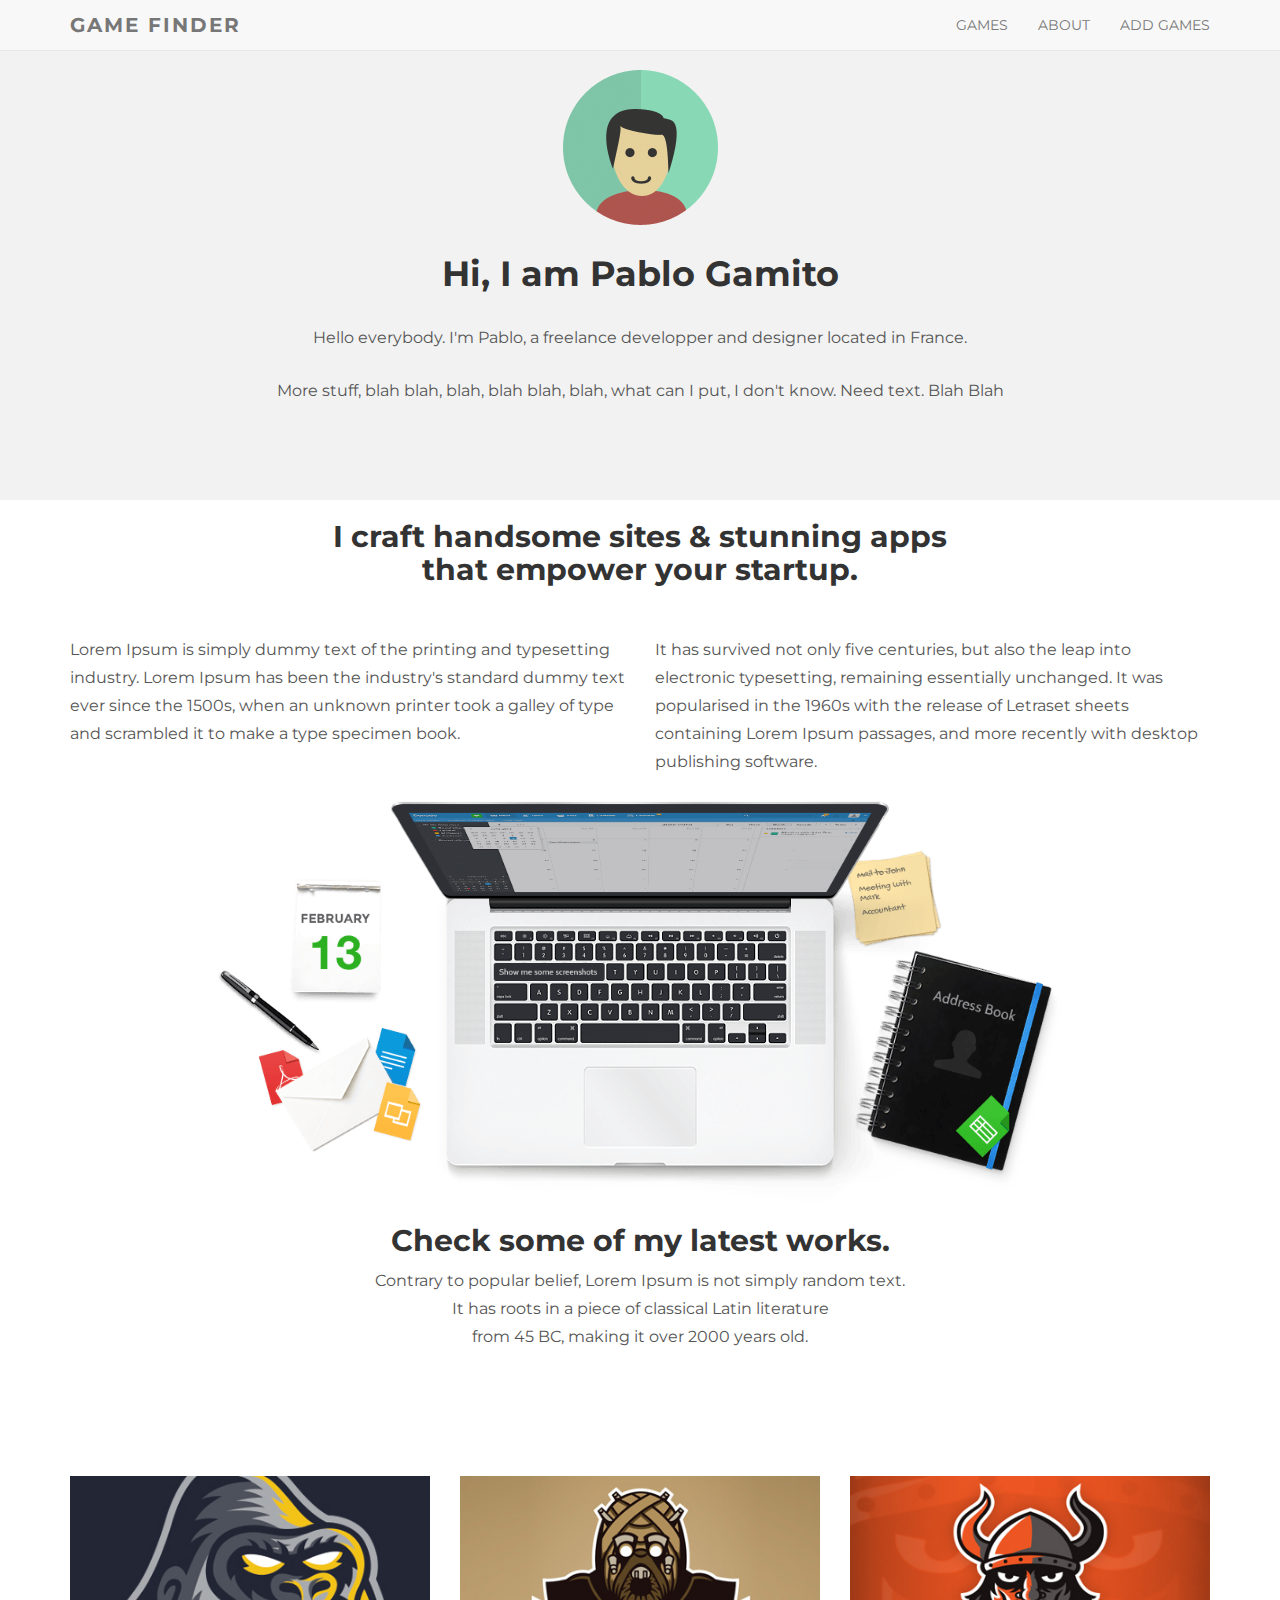
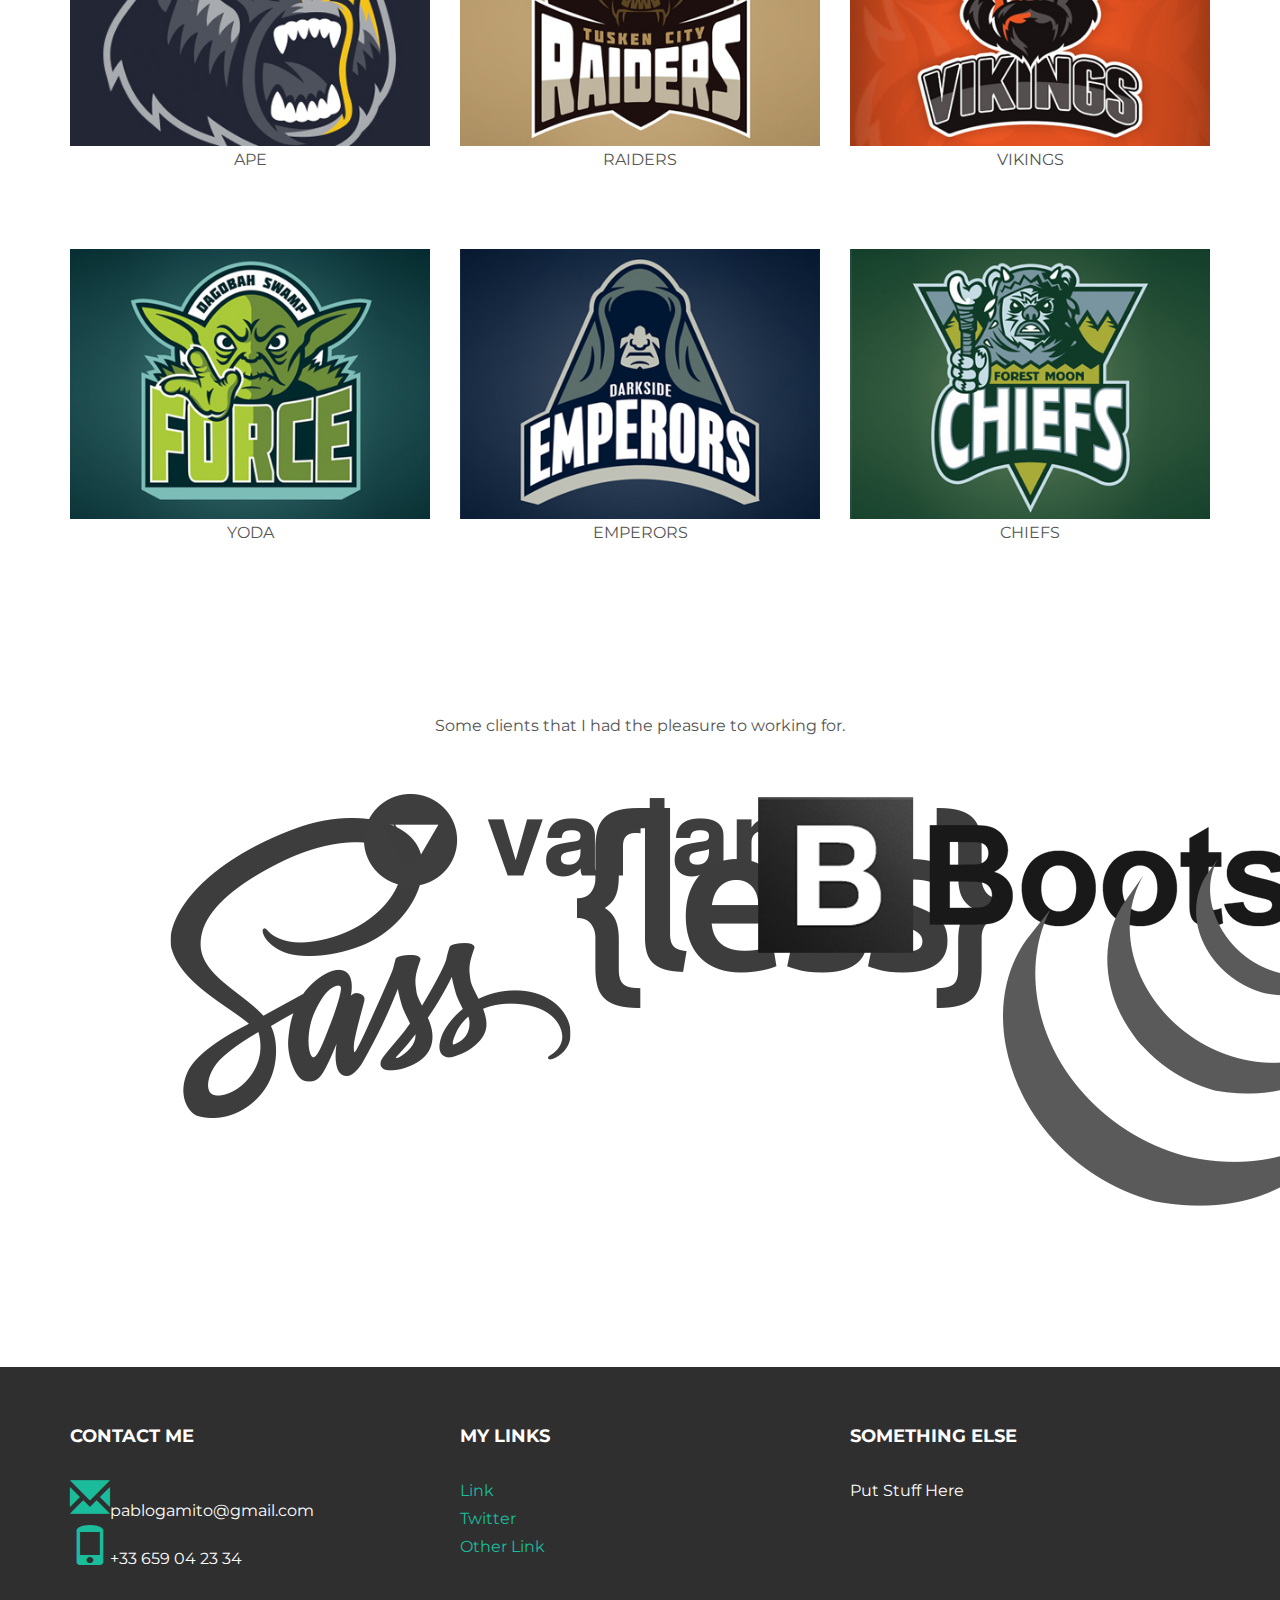
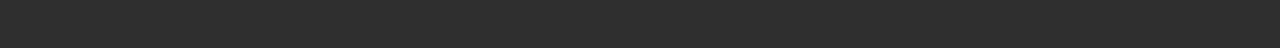
==== commit a4be8003: "Created a basic template for the portfolio." ====
--- a/index.html
+++ b/index.html
@@ -1,468 +1,210 @@
 <!DOCTYPE html>
-<!--[if lt IE 7]>      <html class="no-js lt-ie9 lt-ie8 lt-ie7"> <![endif]-->
-<!--[if IE 7]>         <html class="no-js lt-ie9 lt-ie8"> <![endif]-->
-<!--[if IE 8]>         <html class="no-js lt-ie9"> <![endif]-->
-<!--[if gt IE 8]><!--> <html class="no-js"> <!--<![endif]-->
-    <head>
-        <meta charset="utf-8">
-        <meta http-equiv="X-UA-Compatible" content="IE=edge,chrome=1">
-        <title>mPurpose - Multipurpose Feature Rich Bootstrap Template</title>
-        <meta name="description" content="">
-        <meta name="viewport" content="width=device-width">
-
-        <link rel="stylesheet" href="css/bootstrap.min.css">
-        <link rel="stylesheet" href="css/icomoon-social.css">
-        <link href='http://fonts.googleapis.com/css?family=Open+Sans:400,700,600,800' rel='stylesheet' type='text/css'>
-
-        <link rel="stylesheet" href="css/leaflet.css" />
-		<!--[if lte IE 8]>
-		    <link rel="stylesheet" href="css/leaflet.ie.css" />
-		<![endif]-->
-		<link rel="stylesheet" href="css/main.css">
-
-        <script src="js/modernizr-2.6.2-respond-1.1.0.min.js"></script>
-    </head>
-    <body>
-        <!--[if lt IE 7]>
-            <p class="chromeframe">You are using an <strong>outdated</strong> browser. Please <a href="http://browsehappy.com/">upgrade your browser</a> or <a href="http://www.google.com/chromeframe/?redirect=true">activate Google Chrome Frame</a> to improve your experience.</p>
-        <![endif]-->
+<html lang="en">
+  <head>
+    <meta charset="utf-8">
+    <meta http-equiv="X-UA-Compatible" content="IE=edge">
+    <meta name="viewport" content="width=device-width, initial-scale=1.0">
+    <meta name="description" content="">
+    <meta name="author" content="">
+    <link rel="shortcut icon" href="../../docs-assets/ico/favicon.png">
+
+    <title>STANLEY - Free Bootstrap Theme </title>
+
+    <!-- Bootstrap core CSS -->
+    <link href="assets/css/bootstrap.css" rel="stylesheet">
+
+
+    <!-- Custom styles for this template -->
+    <link href="assets/css/main.css" rel="stylesheet">
+
+    <script src="https://code.jquery.com/jquery-1.10.2.min.js"></script>
+    <script src="assets/js/hover.zoom.js"></script>
+    <script src="assets/js/hover.zoom.conf.js"></script>
+
+    <!-- HTML5 shim and Respond.js IE8 support of HTML5 elements and media queries -->
+    <!--[if lt IE 9]>
+      <script src="https://oss.maxcdn.com/libs/html5shiv/3.7.0/html5shiv.js"></script>
+      <script src="https://oss.maxcdn.com/libs/respond.js/1.3.0/respond.min.js"></script>
+    <![endif]-->
+  </head>
+
+  <body>
+
+<!-- Navigation -->
+  <nav class="navbar navbar-default navbar-fixed-top">
+    <div class="container">
+      <!-- Brand and toggle get grouped for better mobile display -->
+      <div class="navbar-header page-scroll">
+        <button type="button" class="navbar-toggle" data-toggle="collapse" data-target="#bs-example-navbar-collapse-1">
+          <span class="sr-only">Toggle navigation</span>
+          <span class="icon-bar"></span>
+          <span class="icon-bar"></span>
+          <span class="icon-bar"></span>
+        </button>
+        <a class="navbar-brand" href="#page-top">Game Finder</a>
+      </div>
+
+      <!-- Collect the nav links, forms, and other content for toggling -->
+      <div class="collapse navbar-collapse" id="bs-example-navbar-collapse-1">
+        <ul class="nav navbar-nav navbar-right">
+          <li class="hidden">
+            <a href="#page-top"></a>
+          </li>
+          <li class="page-scroll">
+            <a href="#portfolio">Games</a>
+          </li>
+          <li class="page-scroll">
+            <a href="#about">About</a>
+          </li>
+          <li class="page-scroll">
+            <a href="#contact">Add Games</a>
+          </li>
+        </ul>
+      </div>
+      <!-- /.navbar-collapse -->
+    </div>
+    <!-- /.container-fluid -->
+  </nav>
+
+  <!-- +++++ Welcome Section +++++ -->
+  <div id="ww">
+      <div class="container">
+      <div class="row">
+        <div class="col-lg-8 col-lg-offset-2 centered">
+          <img src="assets/img/user.png" alt="Stanley">
+          <h1>Hi, I am Pablo Gamito</h1>
+          <p>Hello everybody. I'm Pablo, a freelance developper and designer located in France. </p>
+          <p>More stuff, blah blah, blah, blah blah, blah, what can I put, I don't know. Need text. Blah Blah</p>
         
-
-        <!-- Navigation & Logo-->
-        <div class="mainmenu-wrapper">
-	        <div class="container">
-	        	<div class="menuextras">
-					<div class="extras">
-						<ul>
-							<li class="shopping-cart-items"><i class="glyphicon glyphicon-shopping-cart icon-white"></i> <a href="page-shopping-cart.html"><b>3 items</b></a></li>
-							<li>
-								<div class="dropdown choose-country">
-									<a class="#" data-toggle="dropdown" href="#"><img src="img/flags/gb.png" alt="Great Britain"> UK</a>
-									<ul class="dropdown-menu" role="menu">
-										<li role="menuitem"><a href="#"><img src="img/flags/us.png" alt="United States"> US</a></li>
-										<li role="menuitem"><a href="#"><img src="img/flags/de.png" alt="Germany"> DE</a></li>
-										<li role="menuitem"><a href="#"><img src="img/flags/es.png" alt="Spain"> ES</a></li>
-									</ul>
-								</div>
-							</li>
-			        		<li><a href="page-login.html">Login</a></li>
-			        	</ul>
-					</div>
-		        </div>
-		        <nav id="mainmenu" class="mainmenu">
-					<ul>
-						<li class="logo-wrapper"><a href="index.html"><img src="img/mPurpose-logo.png" alt="Multipurpose Twitter Bootstrap Template"></a></li>
-						<li class="active">
-							<a href="index.html">Home</a>
-						</li>
-						<li>
-							<a href="features.html">Features</a>
-						</li>
-						<li class="has-submenu">
-							<a href="#">Pages +</a>
-							<div class="mainmenu-submenu">
-								<div class="mainmenu-submenu-inner"> 
-									<div>
-										<h4>Homepage</h4>
-										<ul>
-											<li><a href="index.html">Homepage (Sample 1)</a></li>
-											<li><a href="page-homepage-sample.html">Homepage (Sample 2)</a></li>
-										</ul>
-										<h4>Services & Pricing</h4>
-										<ul>
-											<li><a href="page-services-1-column.html">Services/Features (Rows)</a></li>
-											<li><a href="page-services-3-columns.html">Services/Features (3 Columns)</a></li>
-											<li><a href="page-services-4-columns.html">Services/Features (4 Columns)</a></li>
-											<li><a href="page-pricing.html">Pricing Table</a></li>
-										</ul>
-										<h4>Team & Open Vacancies</h4>
-										<ul>
-											<li><a href="page-team.html">Our Team</a></li>
-											<li><a href="page-vacancies.html">Open Vacancies (List)</a></li>
-											<li><a href="page-job-details.html">Open Vacancies (Job Details)</a></li>
-										</ul>
-									</div>
-									<div>
-										<h4>Our Work (Portfolio)</h4>
-										<ul>
-											<li><a href="page-portfolio-2-columns-1.html">Portfolio (2 Columns, Option 1)</a></li>
-											<li><a href="page-portfolio-2-columns-2.html">Portfolio (2 Columns, Option 2)</a></li>
-											<li><a href="page-portfolio-3-columns-1.html">Portfolio (3 Columns, Option 1)</a></li>
-											<li><a href="page-portfolio-3-columns-2.html">Portfolio (3 Columns, Option 2)</a></li>
-											<li><a href="page-portfolio-item.html">Portfolio Item (Project) Description</a></li>
-										</ul>
-										<h4>General Pages</h4>
-										<ul>
-											<li><a href="page-about-us.html">About Us</a></li>
-											<li><a href="page-contact-us.html">Contact Us</a></li>
-											<li><a href="page-faq.html">Frequently Asked Questions</a></li>
-											<li><a href="page-testimonials-clients.html">Testimonials & Clients</a></li>
-											<li><a href="page-events.html">Events</a></li>
-											<li><a href="page-404.html">404 Page</a></li>
-											<li><a href="page-sitemap.html">Sitemap</a></li>
-											<li><a href="page-login.html">Login</a></li>
-											<li><a href="page-register.html">Register</a></li>
-											<li><a href="page-password-reset.html">Password Reset</a></li>
-											<li><a href="page-terms-privacy.html">Terms & Privacy</a></li>
-											<li><a href="page-coming-soon.html">Coming Soon</a></li>
-										</ul>
-									</div>
-									<div>
-										<h4>eShop</h4>
-										<ul>
-											<li><a href="page-products-3-columns.html">Products listing (3 Columns)</a></li>
-											<li><a href="page-products-4-columns.html">Products listing (4 Columns)</a></li>
-											<li><a href="page-products-slider.html">Products Slider</a></li>
-											<li><a href="page-product-details.html">Product Details</a></li>
-											<li><a href="page-shopping-cart.html">Shopping Cart</a></li>
-										</ul>
-										<h4>Blog</h4>
-										<ul>
-											<li><a href="page-blog-posts.html">Blog Posts (List)</a></li>
-											<li><a href="page-blog-post-right-sidebar.html">Blog Single Post (Right Sidebar)</a></li>
-											<li><a href="page-blog-post-left-sidebar.html">Blog Single Post (Left Sidebar)</a></li>
-											<li><a href="page-news.html">Latest & Featured News</a></li>
-										</ul>
-									</div>
-								</div><!-- /mainmenu-submenu-inner -->
-							</div><!-- /mainmenu-submenu -->
-						</li>
-						<li>
-							<a href="credits.html">Credits</a>
-						</li>
-					</ul>
-				</nav>
-			</div>
-		</div>
-
-        <!-- Homepage Slider -->
-        <div class="homepage-slider">
-        	<div id="sequence">
-				<ul class="sequence-canvas">
-					<!-- Slide 1 -->
-					<li class="bg4">
-						<!-- Slide Title -->
-						<h2 class="title">Responsive</h2>
-						<!-- Slide Text -->
-						<h3 class="subtitle">It looks great on desktops, laptops, tablets and smartphones</h3>
-						<!-- Slide Image -->
-						<img class="slide-img" src="img/homepage-slider/slide1.png" alt="Slide 1" />
-					</li>
-					<!-- End Slide 1 -->
-					<!-- Slide 2 -->
-					<li class="bg3">
-						<!-- Slide Title -->
-						<h2 class="title">Color Schemes</h2>
-						<!-- Slide Text -->
-						<h3 class="subtitle">Comes with 5 color schemes and it's easy to make your own!</h3>
-						<!-- Slide Image -->
-						<img class="slide-img" src="img/homepage-slider/slide2.png" alt="Slide 2" />
-					</li>
-					<!-- End Slide 2 -->
-					<!-- Slide 3 -->
-					<li class="bg1">
-						<!-- Slide Title -->
-						<h2 class="title">Feature Rich</h2>
-						<!-- Slide Text -->
-						<h3 class="subtitle">Huge amount of components and over 30 sample pages!</h3>
-						<!-- Slide Image -->
-						<img class="slide-img" src="img/homepage-slider/slide3.png" alt="Slide 3" />
-					</li>
-					<!-- End Slide 3 -->
-				</ul>
-				<div class="sequence-pagination-wrapper">
-					<ul class="sequence-pagination">
-						<li>1</li>
-						<li>2</li>
-						<li>3</li>
-					</ul>
-				</div>
-			</div>
+        </div><!-- /col-lg-8 -->
+      </div><!-- /row -->
+      </div> <!-- /container -->
+  </div><!-- /ww -->
+  
+  
+<div class="container ptb">
+      <div class="row">
+        <h2 class="centered mb">I craft handsome sites & stunning apps<br/>that empower your startup.</h2>
+        <div class="col-md-6">
+          <p>Lorem Ipsum is simply dummy text of the printing and typesetting industry. Lorem Ipsum has been the industry's standard dummy text ever since the 1500s, when an unknown printer took a galley of type and scrambled it to make a type specimen book.</p>
+        </div><!--/col-md-6-->
+        <div class="col-md-6">
+          <p>It has survived not only five centuries, but also the leap into electronic typesetting, remaining essentially unchanged. It was popularised in the 1960s with the release of Letraset sheets containing Lorem Ipsum passages, and more recently with desktop publishing software.</p>
+        </div><!--/col-md-6-->
+      </div><!--/row-->
+    </div><!-- /.container -->
+    <div class="container">
+      <div class="row">
+        <div class="col-md-10 col-md-offset-1">
+          <img src="assets/img/items.png" class="img-responsive" alt="">
         </div>
-        <!-- End Homepage Slider -->
-
-		<!-- Press Coverage -->
-        <div class="section">
-	    	<div class="container">
-				<div class="row">
-					<div class="col-md-4 col-sm-6">
-						<div class="in-press press-wired">
-							<a href="#">Morbi eleifend congue elit nec sagittis. Praesent aliquam lobortis tellus, nec consequat vitae</a>
-						</div>
-					</div>
-					<div class="col-md-4 col-sm-6">
-						<div class="in-press press-mashable">
-							<a href="#">Morbi eleifend congue elit nec sagittis. Praesent aliquam lobortis tellus, nec consequat vitae</a>
-						</div>
-					</div>
-					<div class="col-md-4 col-sm-6">
-						<div class="in-press press-techcrunch">
-							<a href="#">Morbi eleifend congue elit nec sagittis. Praesent aliquam lobortis tellus, nec consequat vitae</a>
-						</div>
-					</div>
-				</div>
-			</div>
-		</div>
-		<!-- Press Coverage -->
-
-		<!-- Services -->
-        <div class="section">
-	        <div class="container">
-	        	<div class="row">
-	        		<div class="col-md-4 col-sm-6">
-	        			<div class="service-wrapper">
-		        			<img src="img/service-icon/diamond.png" alt="Service 1">
-		        			<h3>Aliquam in adipiscing</h3>
-		        			<p>Praesent rhoncus mauris ac sollicitudin vehicula. Nam fringilla turpis turpis, at posuere turpis aliquet sit amet condimentum</p>
-		        			<a href="#" class="btn">Read more</a>
-		        		</div>
-	        		</div>
-	        		<div class="col-md-4 col-sm-6">
-	        			<div class="service-wrapper">
-		        			<img src="img/service-icon/ruler.png" alt="Service 2">
-		        			<h3>Curabitur mollis</h3>
-		        			<p>Suspendisse eget libero mi. Fusce ligula orci, vulputate nec elit ultrices, ornare faucibus orci. Aenean lectus sapien, vehicula</p>
-		        			<a href="#" class="btn">Read more</a>
-		        		</div>
-	        		</div>
-	        		<div class="col-md-4 col-sm-6">
-	        			<div class="service-wrapper">
-		        			<img src="img/service-icon/box.png" alt="Service 3">
-		        			<h3>Vivamus mattis</h3>
-		        			<p>Phasellus posuere et nisl ac commodo. Nulla facilisi. Sed tincidunt bibendum cursus. Aenean vulputate aliquam risus rutrum scelerisque</p>
-		        			<a href="#" class="btn">Read more</a>
-		        		</div>
-	        		</div>
-	        	</div>
-	        </div>
-	    </div>
-	    <!-- End Services -->
-
-		<!-- Call to Action Bar -->
-	    <div class="section section-white">
-			<div class="container">
-				<div class="row">
-					<div class="col-md-12">
-						<div class="calltoaction-wrapper">
-							<h3>It's a free multipurpose Bootstrap 3 template!</h3> <a href="http://www.dragdropsite.com" class="btn btn-orange">Download here!</a>
-						</div>
-					</div>
-				</div>
-			</div>
-		</div>
-		<!-- End Call to Action Bar -->
-
-		<!-- Testimonials -->
-	    <div class="section">
-			<div class="container">
-				<h2>Testimonials</h2>
-				<div class="row">
-					<!-- Testimonial -->
-					<div class="testimonial col-md-4 col-sm-6">
-						<!-- Author Photo -->
-						<div class="author-photo">
-							<img src="img/user1.jpg" alt="Author 1">
-						</div>
-						<div class="testimonial-bubble">
-							<blockquote>
-								<!-- Quote -->
-								<p class="quote">
-		                            "Lorem ipsum dolor sit amet, consectetur adipisicing elit, sed do eiusmod tempor incididunt ut."
-                        		</p>
-                        		<!-- Author Info -->
-                        		<cite class="author-info">
-                        			- Name Surname,<br>Managing Director at <a href="#">Some Company</a>
-                        		</cite>
-                        	</blockquote>
-                        	<div class="sprite arrow-speech-bubble"></div>
-                        </div>
-                    </div>
-                    <!-- End Testimonial -->
-                    <div class="testimonial col-md-4 col-sm-6">
-						<div class="author-photo">
-							<img src="img/user5.jpg" alt="Author 2">
-						</div>
-						<div class="testimonial-bubble">
-							<blockquote>
-								<p class="quote">
-		                            "Ut enim ad minim veniam, quis nostrud exercitation ullamco laboris nisi ut aliquip ex ea commodo."
-                        		</p>
-                        		<cite class="author-info">
-                        			- Name Surname,<br>Managing Director at <a href="#">Some Company</a>
-                        		</cite>
-                        	</blockquote>
-                        	<div class="sprite arrow-speech-bubble"></div>
-                        </div>
-                    </div>
-					<div class="testimonial col-md-4 col-sm-6">
-						<div class="author-photo">
-							<img src="img/user2.jpg" alt="Author 3">
-						</div>
-						<div class="testimonial-bubble">
-							<blockquote>
-								<p class="quote">
-		                            "Duis aute irure dolor in reprehenderit in voluptate velit esse cillum dolore eu fugiat nulla pariatur."
-                        		</p>
-                        		<cite class="author-info">
-                        			- Name Surname,<br>Managing Director at <a href="#">Some Company</a>
-                        		</cite>
-                        	</blockquote>
-                        	<div class="sprite arrow-speech-bubble"></div>
-                        </div>
-                    </div>
-				</div>
-			</div>
-	    </div>
-	    <!-- End Testimonials -->
-
-		<!-- Pricing Table -->
-	    <div class="section">
-	    	<div class="container">
-	    		<h2>Pricing</h2>
-	        	<div class="row">
-	        		<!-- Pricing Plans Wrapper -->
-	        		<div class="pricing-wrapper col-md-12">
-        				<!-- Pricing Plan -->
-						<div class="pricing-plan">
-							<!-- Pricing Plan Ribbon -->
-							<div class="ribbon-wrapper">
-								<div class="price-ribbon ribbon-red">Popular</div>
-							</div>
-							<h2 class="pricing-plan-title">Starter</h2>
-							<p class="pricing-plan-price">FREE</p>
-							<!-- Pricing Plan Features -->
-							<ul class="pricing-plan-features">
-								<li><strong>1</strong> user</li>
-								<li><strong>Unlimited</strong> projects</li>
-								<li><strong>2GB</strong> storage</li>
-							</ul>
-							<a href="index.html" class="btn">Order Now</a>
-						</div>
-						<!-- End Pricing Plan -->
-					    <div class="pricing-plan">
-							<h2 class="pricing-plan-title">Advanced</h2>
-							<p class="pricing-plan-price">$49<span>/mo</span></p>
-								<ul class="pricing-plan-features">
-									<li><strong>10</strong> users</li>
-									<li><strong>Unlimited</strong> projects</li>
-									<li><strong>20GB</strong> storage</li>
-								</ul>
-							<a href="index.html" class="btn">Order Now</a>
-					    </div>
-					    <!-- Promoted Pricing Plan -->
-					    <div class="pricing-plan pricing-plan-promote">
-								<h2 class="pricing-plan-title">Premium</h2>
-								<p class="pricing-plan-price">$99<span>/mo</span></p>
-								<ul class="pricing-plan-features">
-									<li><strong>Unlimited</strong> users</li>
-									<li><strong>Unlimited</strong> projects</li>
-									<li><strong>100GB</strong> storage</li>
-								</ul>
-							<a href="index.html" class="btn">Order Now</a>
-					    </div>
-					    <div class="pricing-plan">
-					    	<!-- Pricing Plan Ribbon -->
-							<div class="ribbon-wrapper">
-								<div class="price-ribbon ribbon-green">New</div>
-							</div>
-							<h2 class="pricing-plan-title">Mega</h2>
-							<p class="pricing-plan-price">$199<span>/mo</span></p>
-								<ul class="pricing-plan-features">
-									<li><strong>Unlimited</strong> users</li>
-									<li><strong>Unlimited</strong> projects</li>
-									<li><strong>100GB</strong> storage</li>
-								</ul>
-							<a href="index.html" class="btn">Order Now</a>
-					    </div>
-	        		</div>
-	        		<!-- End Pricing Plans Wrapper -->
-	        	</div>
-	    	</div>
-	    </div>
-	    <!-- End Pricing Table -->
-
-		<!-- Our Clients -->
-	    <div class="section">
-	    	<div class="container">
-	    		<h2>Our Clients</h2>
-				<div class="clients-logo-wrapper text-center row">
-					<div class="col-lg-1 col-md-1 col-sm-3 col-xs-6"><a href="#"><img src="img/logos/canon.png" alt="Client Name"></a></div>
-					<div class="col-lg-1 col-md-1 col-sm-3 col-xs-6"><a href="#"><img src="img/logos/cisco.png" alt="Client Name"></a></div>
-					<div class="col-lg-1 col-md-1 col-sm-3 col-xs-6"><a href="#"><img src="img/logos/dell.png" alt="Client Name"></a></div>
-					<div class="col-lg-1 col-md-1 col-sm-3 col-xs-6"><a href="#"><img src="img/logos/ea.png" alt="Client Name"></a></div>
-					<div class="col-lg-1 col-md-1 col-sm-3 col-xs-6"><a href="#"><img src="img/logos/ebay.png" alt="Client Name"></a></div>
-					<div class="col-lg-1 col-md-1 col-sm-3 col-xs-6"><a href="#"><img src="img/logos/facebook.png" alt="Client Name"></a></div>
-					<div class="col-lg-1 col-md-1 col-sm-3 col-xs-6"><a href="#"><img src="img/logos/google.png" alt="Client Name"></a></div>
-					<div class="col-lg-1 col-md-1 col-sm-3 col-xs-6"><a href="#"><img src="img/logos/hp.png" alt="Client Name"></a></div>
-					<div class="col-lg-1 col-md-1 col-sm-3 col-xs-6"><a href="#"><img src="img/logos/microsoft.png" alt="Client Name"></a></div>
-					<div class="col-lg-1 col-md-1 col-sm-3 col-xs-6"><a href="#"><img src="img/logos/mysql.png" alt="Client Name"></a></div>
-					<div class="col-lg-1 col-md-1 col-sm-3 col-xs-6"><a href="#"><img src="img/logos/sony.png" alt="Client Name"></a></div>
-					<div class="col-lg-1 col-md-1 col-sm-3 col-xs-6"><a href="#"><img src="img/logos/yahoo.png" alt="Client Name"></a></div>
-				</div>
-			</div>
-	    </div>
-	    <!-- End Our Clients -->
-
-	    <!-- Footer -->
-	    <div class="footer">
-	    	<div class="container">
-		    	<div class="row">
-		    		<div class="col-footer col-md-3 col-xs-6">
-		    			<h3>Our Latest Work</h3>
-		    			<div class="portfolio-item">
-							<div class="portfolio-image">
-								<a href="page-portfolio-item.html"><img src="img/portfolio6.jpg" alt="Project Name"></a>
-							</div>
-						</div>
-		    		</div>
-		    		<div class="col-footer col-md-3 col-xs-6">
-		    			<h3>Navigate</h3>
-		    			<ul class="no-list-style footer-navigate-section">
-		    				<li><a href="page-blog-posts.html">Blog</a></li>
-		    				<li><a href="page-portfolio-3-columns-2.html">Portfolio</a></li>
-		    				<li><a href="page-products-3-columns.html">eShop</a></li>
-		    				<li><a href="page-services-3-columns.html">Services</a></li>
-		    				<li><a href="page-pricing.html">Pricing</a></li>
-		    				<li><a href="page-faq.html">FAQ</a></li>
-		    			</ul>
-		    		</div>
-		    		
-		    		<div class="col-footer col-md-4 col-xs-6">
-		    			<h3>Contacts</h3>
-		    			<p class="contact-us-details">
-	        				<b>Address:</b> 123 Fake Street, LN1 2ST, London, United Kingdom<br/>
-	        				<b>Phone:</b> +44 123 654321<br/>
-	        				<b>Fax:</b> +44 123 654321<br/>
-	        				<b>Email:</b> <a href="mailto:getintoutch@yourcompanydomain.com">getintoutch@yourcompanydomain.com</a>
-	        			</p>
-		    		</div>
-		    		<div class="col-footer col-md-2 col-xs-6">
-		    			<h3>Stay Connected</h3>
-		    			<ul class="footer-stay-connected no-list-style">
-		    				<li><a href="#" class="facebook"></a></li>
-		    				<li><a href="#" class="twitter"></a></li>
-		    				<li><a href="#" class="googleplus"></a></li>
-		    			</ul>
-		    		</div>
-		    	</div>
-		    	<div class="row">
-		    		<div class="col-md-12">
-		    			<div class="footer-copyright">&copy; 2013 mPurpose. All rights reserved.</div>
-		    		</div>
-		    	</div>
-		    </div>
-	    </div>
-
-        <!-- Javascripts -->
-        <script src="http://ajax.googleapis.com/ajax/libs/jquery/1.9.1/jquery.min.js"></script>
-        <script>window.jQuery || document.write('<script src="js/jquery-1.9.1.min.js"><\/script>')</script>
-        <script src="js/bootstrap.min.js"></script>
-        <script src="http://cdn.leafletjs.com/leaflet-0.5.1/leaflet.js"></script>
-        <script src="js/jquery.fitvids.js"></script>
-        <script src="js/jquery.sequence-min.js"></script>
-        <script src="js/jquery.bxslider.js"></script>
-        <script src="js/main-menu.js"></script>
-        <script src="js/template.js"></script>
-
-    </body>
-</html>+      </div><!--/row-->
+    </div><!--/.container-->
+
+    <div id="g">
+      <div class="container">
+        <div class="row centered">
+          <h2>Check some of my latest works.</h2>
+          <div class="col-md-8 col-md-offset-2">
+            <p>Contrary to popular belief, Lorem Ipsum is not simply random text.<br/>It has roots in a piece of classical Latin literature<br/>from 45 BC, making it over 2000 years old.</p>
+
+           </div><!--/col-md-8-->
+        </div><!--/row-->
+      </div><!--/.container-->           
+
+  <!-- +++++ Projects Section +++++ -->
+  
+  <div class="container pt">
+    <div class="row mt centered"> 
+      <div class="col-lg-4">
+        <a class="zoom green" href="work01.html"><img class="img-responsive" src="assets/img/portfolio/port01.jpg" alt="" /></a>
+        <p>APE</p>
+      </div>
+      <div class="col-lg-4">
+        <a class="zoom green" href="work01.html"><img class="img-responsive" src="assets/img/portfolio/port02.jpg" alt="" /></a>
+        <p>RAIDERS</p>
+      </div>
+      <div class="col-lg-4">
+        <a class="zoom green" href="work01.html"><img class="img-responsive" src="assets/img/portfolio/port03.jpg" alt="" /></a>
+        <p>VIKINGS</p>
+      </div>
+    </div><!-- /row -->
+    <div class="row mt centered"> 
+      <div class="col-lg-4">
+        <a class="zoom green" href="work01.html"><img class="img-responsive" src="assets/img/portfolio/port04.jpg" alt="" /></a>
+        <p>YODA</p>
+      </div>
+      <div class="col-lg-4">
+        <a class="zoom green" href="work01.html"><img class="img-responsive" src="assets/img/portfolio/port05.jpg" alt="" /></a>
+        <p>EMPERORS</p>
+      </div>
+      <div class="col-lg-4">
+        <a class="zoom green" href="work01.html"><img class="img-responsive" src="assets/img/portfolio/port06.jpg" alt="" /></a>
+        <p>CHIEFS</p>
+      </div>
+    </div><!-- /row -->
+  </div><!-- /container -->
+
+
+      <div class="container mt">
+        <div class="row clients centered">
+          <p class="mb">Some clients that I had the pleasure to working for.</p>
+          <div class="col-sm-2 col-sm-offset-1">
+            <img src="assets/img/client1.png" alt="">
+          </div>
+          <div class="col-sm-2">
+            <img src="assets/img/client3.png" alt="">
+          </div>
+          <div class="col-sm-2">
+            <img src="assets/img/client2.png" alt="">
+          </div>
+          <div class="col-sm-2">
+            <img src="assets/img/client4.png" alt="">
+          </div>
+          <div class="col-sm-2">
+            <img src="assets/img/client5.png" alt="">
+          </div>
+        </div><!--/row-->
+      </div><!--/container-->
+    </div><!--/.G-->
+  
+  
+  <!-- +++++ Footer Section +++++ -->
+  
+  <div id="footer">
+    <div class="container">
+      <div class="row">
+        <div class="col-lg-4">
+          <h4>Contact Me</h4>
+          <p>
+            <span class="glyphicon glyphicon-envelope"></span>pablogamito@gmail.com<br/>
+            <span class="glyphicon glyphicon-phone"></span>+33 659 04 23 34 <br/>
+          </p>
+        </div><!-- /col-lg-4 -->
+        
+        <div class="col-lg-4">
+          <h4>My Links</h4>
+          <p>
+            <a href="#">Link</a><br/>
+            <a href="https://www.twitter.com/pabigamito">Twitter</a><br/>
+            <a href="#">Other Link</a>
+          </p>
+        </div><!-- /col-lg-4 -->
+        
+        <div class="col-lg-4">
+          <h4>Something Else</h4>
+          <p>Put Stuff Here</p>
+        </div><!-- /col-lg-4 -->
+      
+      </div>
+    
+    </div>
+  </div>
+  
+
+    <!-- Bootstrap core JavaScript
+    ================================================== -->
+    <!-- Placed at the end of the document so the pages load faster -->
+    <script src="assets/js/bootstrap.min.js"></script>
+  </body>
+</html>
--- a/assets/css/main.css
+++ b/assets/css/main.css
@@ -0,0 +1,246 @@
+/*
+ * Author: Carlos Alvarez
+ * URL: http://alvarez.is
+ *
+ * Project Name: STANLEY - Free Bootstrap 3 Theme
+ * Version: 1.0
+ * URL: http://blacktie.co
+ */
+
+@import url(http://fonts.googleapis.com/css?family=Montserrat:400,700);
+
+body {
+  	background-color: #ffffff;
+  	font-family: 'Montserrat', sans-serif;
+    font-weight: 400;
+    font-size: 14px;
+    color: #555;
+
+    -webkit-font-smoothing: antialiased;
+    -webkit-overflow-scrolling: touch;
+}
+
+/* Titles */
+h1, h2, h3, h4, h5, h6 {
+	font-family: 'Montserrat', sans-serif;
+    font-weight: 700;
+    color: #333;
+}
+
+h1 {
+	font-size: 35px;
+	margin-top: 30px;
+	margin-bottom: 30px;
+}
+
+
+
+/* Paragraph & Typographic */
+p {
+    line-height: 28px;
+    margin-bottom: 25px;
+    font-size: 16px;
+}
+
+.centered {
+    text-align: center;
+}
+
+/* Links */
+a {
+    color: #1abc9c;
+    word-wrap: break-word;
+
+    -webkit-transition: color 0.1s ease-in, background 0.1s ease-in;
+    -moz-transition: color 0.1s ease-in, background 0.1s ease-in;
+    -ms-transition: color 0.1s ease-in, background 0.1s ease-in;
+    -o-transition: color 0.1s ease-in, background 0.1s ease-in;
+    transition: color 0.1s ease-in, background 0.1s ease-in;
+}
+
+a:hover,
+a:focus {
+    color: #7b7b7b;
+    text-decoration: none;
+    outline: 0;
+}
+
+a:before,
+a:after {
+    -webkit-transition: color 0.1s ease-in, background 0.1s ease-in;
+    -moz-transition: color 0.1s ease-in, background 0.1s ease-in;
+    -ms-transition: color 0.1s ease-in, background 0.1s ease-in;
+    -o-transition: color 0.1s ease-in, background 0.1s ease-in;
+    transition: color 0.1s ease-in, background 0.1s ease-in;
+}
+
+ hr {
+    display: block;
+    height: 1px;
+    border: 0;
+    border-top: 1px solid #ccc;
+    margin: 1em 0;
+    padding: 0;
+}
+
+
+.navbar {
+	text-transform: uppercase;
+	margin-bottom: 0px;
+}
+
+.navbar-inverse {
+	padding-bottom: 70px;
+	padding-top: 70px;
+}
+
+.navbar-inverse {
+	background-color: #1abc9c;
+	border-color: #16a085;
+}
+
+.navbar-inverse .navbar-nav > li > a {
+	color: white;
+}
+
+.navbar-inverse .navbar-nav > li > a:hover {
+	color: #222222;
+}
+
+.navbar-brand {
+	font-weight: 700;
+	font-size: 20px;
+	letter-spacing: 2px;
+}
+
+.navbar-inverse .navbar-brand {
+	color: white;
+}
+
+.navbar-inverse .navbar-toggle {
+	border-color: transparent;
+}
+
+.progress-bar-theme {
+  background-color: #1abc9c;
+}
+
+
+/* Helpers */
+
+.mt {
+	margin-top: 40px;
+	margin-bottom: 40px;
+}
+
+.pt {
+	padding-top: 50px;
+	padding-bottom: 50px;
+}
+
+
+/* +++++ WRAP SECTIONS +++++ */
+
+#ww {
+	padding-top: 70px;
+	padding-bottom: 70px;
+	background-color: #f2f2f2;
+}
+
+
+#footer {
+	background-color: #2f2f2f;
+	padding-top: 50px;
+	padding-bottom: 50px; 
+}
+
+#footer p {
+	color: white;
+}
+
+#footer h4 {
+	color: white;
+	text-transform: uppercase;
+	padding-bottom: 20px;
+}
+
+
+/* +++++ Color Wraps / Blog Page +++++ */
+
+#grey {
+	padding-top: 60px;
+	padding-bottom: 60px;
+	background-color: #f2f2f2;
+}
+
+#white {
+	padding-top: 60px;
+	padding-bottom: 60px;
+	background-color: #ffffff;
+}
+
+
+
+/* Blog Date*/
+bd {
+	font-size: 12px;
+	text-transform: uppercase;
+	color: #d2d2d2;
+	font-weight: 700;
+}
+
+/* Blog Author*/
+ba {
+	font-size: 12px;
+	text-transform: uppercase;
+}
+
+/* Blog Quote */
+.bq {
+	font-size: 22px;
+	padding-top: 30px;
+}
+
+/* Blog Tags */
+bt {
+	font-size: 12px;
+}
+
+/* ================== PORTFOLIO IMAGES HOVER EFFECT ================== */
+/* Effects also are controled by hover.zoom.js */
+.zoom { 
+    display:block; 
+    position:relative; 
+    overflow:hidden; 
+    background:transparent url(../img/loader.gif) no-repeat center;
+}
+
+
+    .zoomOverlay {
+        position:absolute;
+        top:0; left:0;
+        bottom:0; right:0;
+        display:none;
+        background-image:url(../img/zoom.png);
+        background-repeat:no-repeat;
+        background-position:center;
+    }
+
+.zoom2 {
+	opacity: 1;
+}
+
+.zoom2:hover {
+	opacity: 0.5;
+}
+
+/* glyphicon Configuration */
+
+.glyphicon {
+	font-size: 40px;
+	color: #1abc9c;
+}
+
+.mt {margin-top: 50px;}
+.centered {text-align: center}
+.mb {margin-bottom: 50px;}
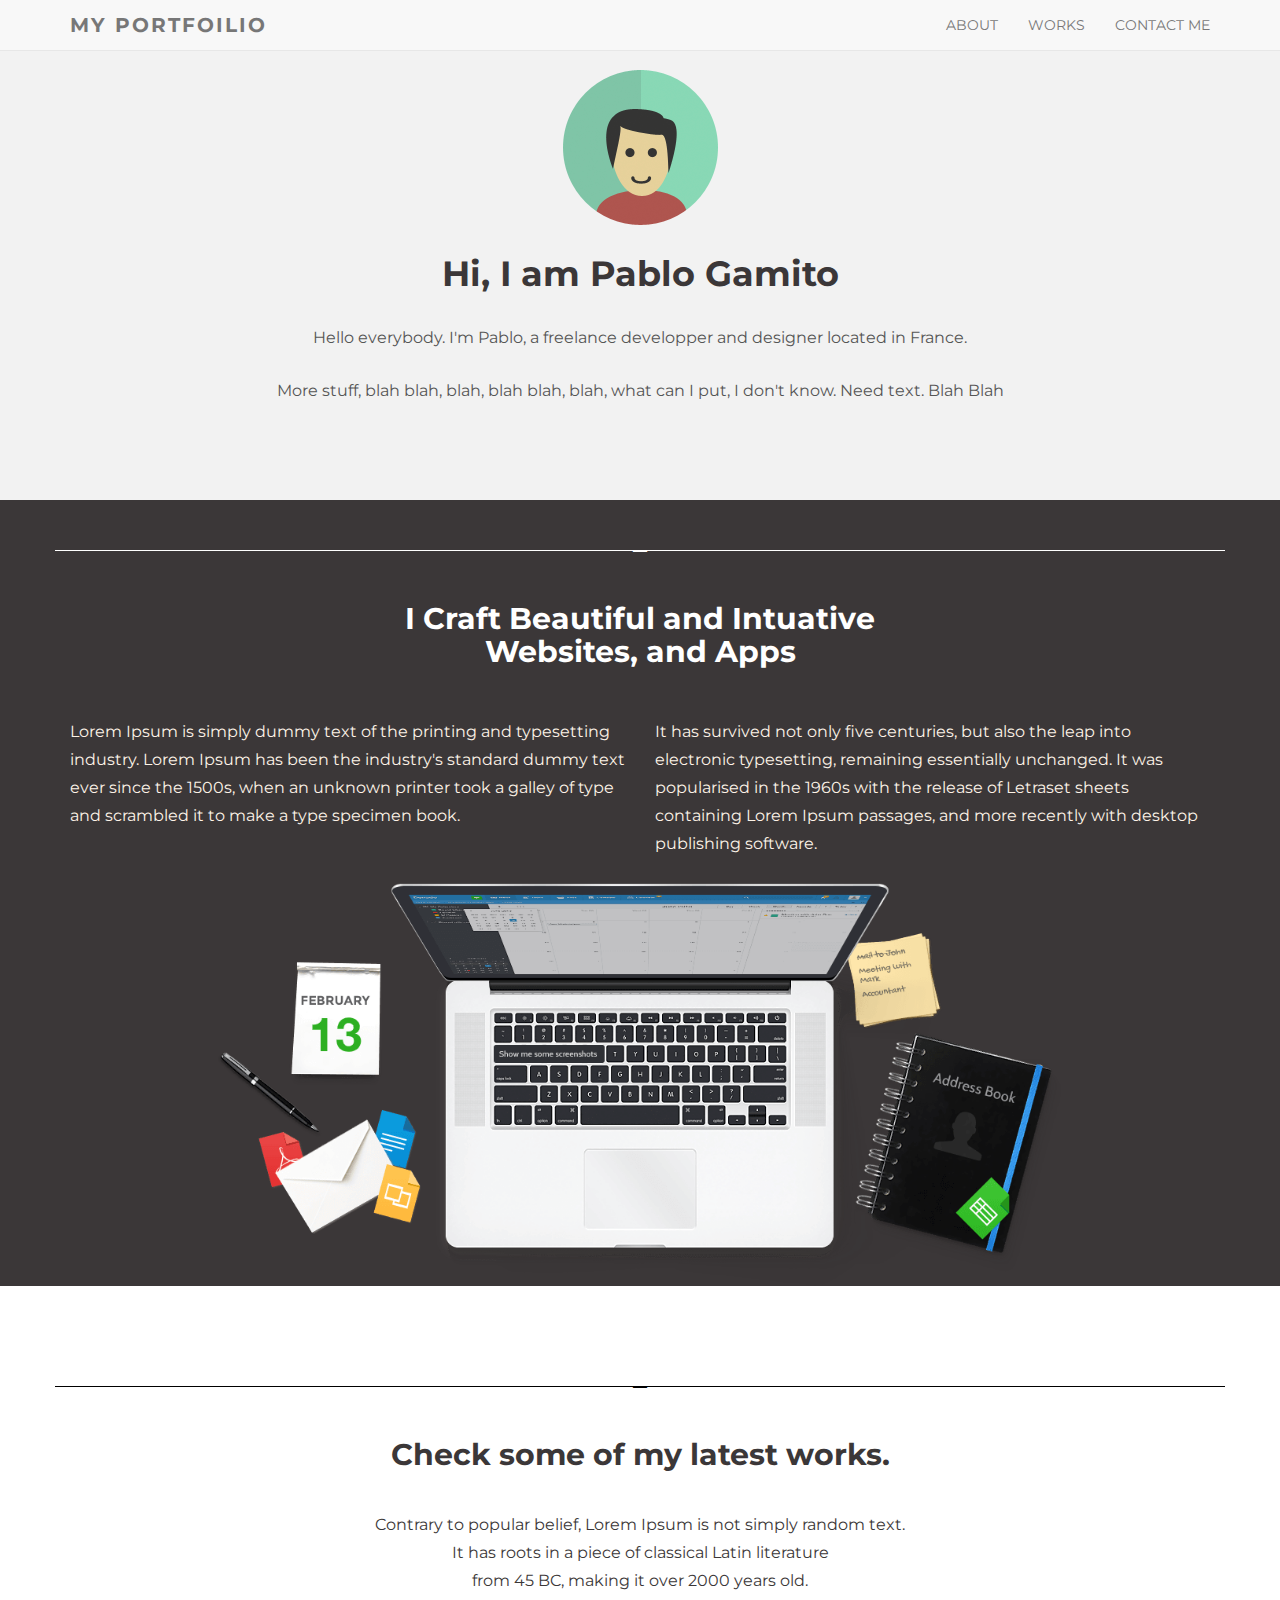
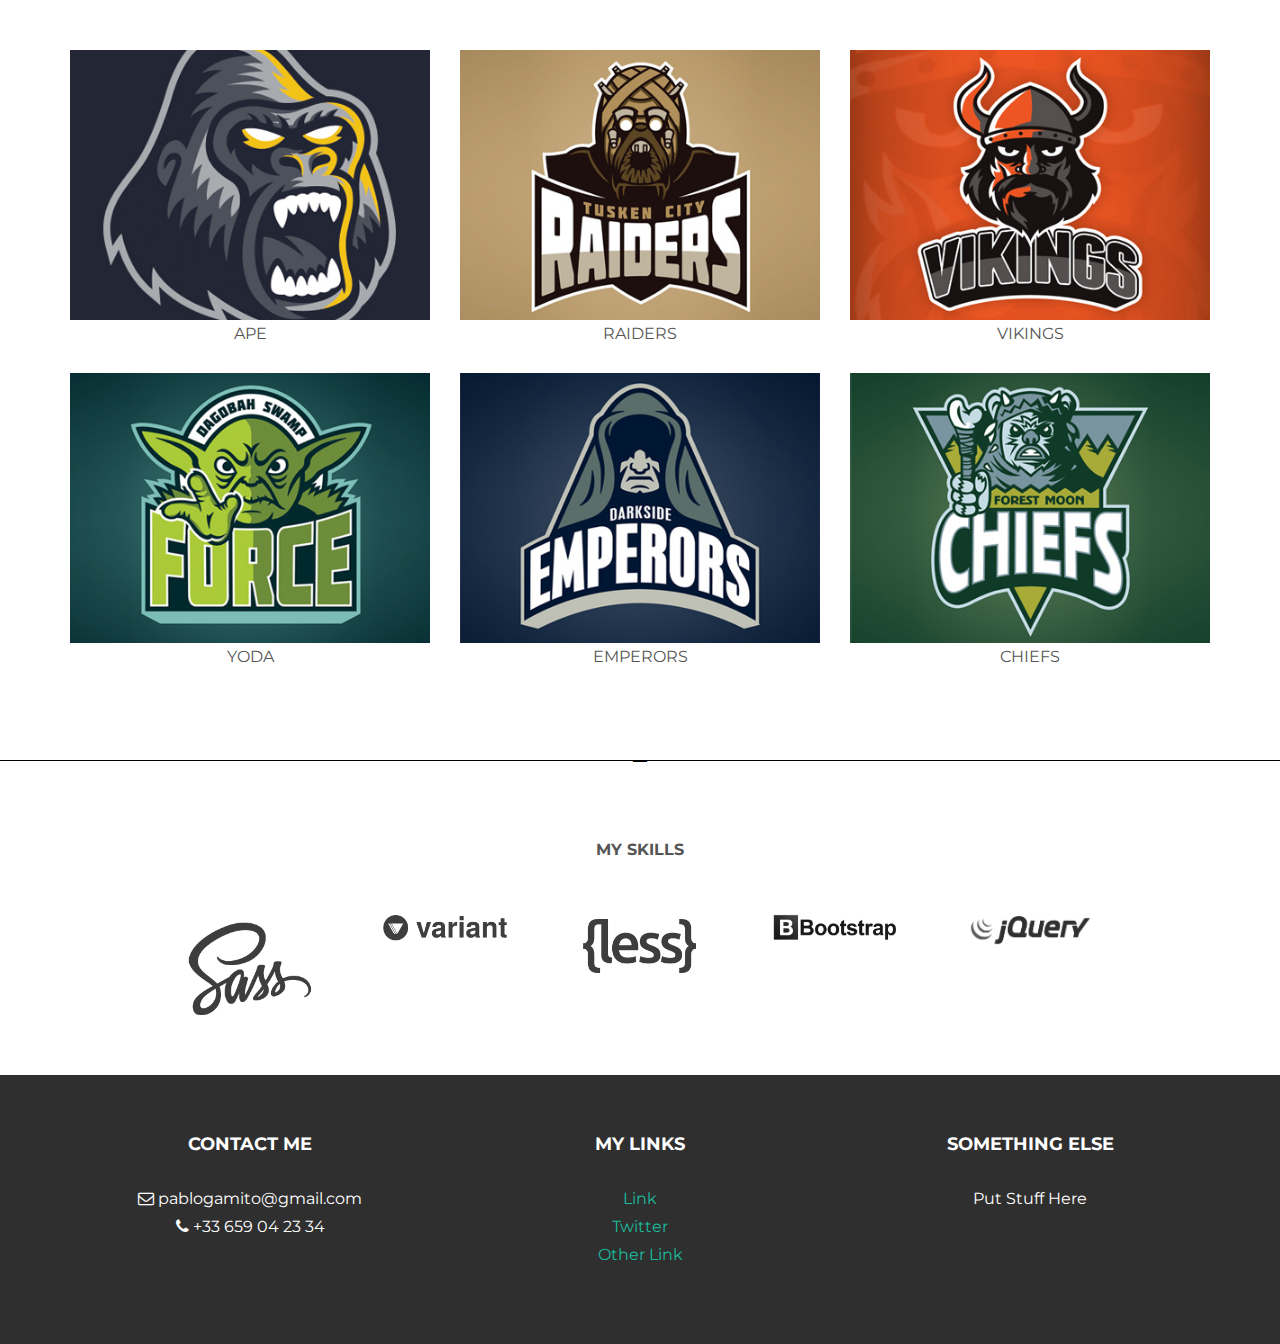
==== commit f2467849: "Update" ====
--- a/index.html
+++ b/index.html
@@ -16,11 +16,12 @@
 
     <!-- Custom styles for this template -->
     <link href="assets/css/main.css" rel="stylesheet">
-
     <script src="https://code.jquery.com/jquery-1.10.2.min.js"></script>
     <script src="assets/js/hover.zoom.js"></script>
     <script src="assets/js/hover.zoom.conf.js"></script>
 
+    <!-- Custom Fonts -->
+    <link href="assets/fonts/font-awesome/css/font-awesome.min.css" rel="stylesheet" type="text/css">
     <!-- HTML5 shim and Respond.js IE8 support of HTML5 elements and media queries -->
     <!--[if lt IE 9]>
       <script src="https://oss.maxcdn.com/libs/html5shiv/3.7.0/html5shiv.js"></script>
@@ -28,7 +29,7 @@
     <![endif]-->
   </head>
 
-  <body>
+  <body id="page-top">
 
 <!-- Navigation -->
   <nav class="navbar navbar-default navbar-fixed-top">
@@ -41,7 +42,7 @@
           <span class="icon-bar"></span>
           <span class="icon-bar"></span>
         </button>
-        <a class="navbar-brand" href="#page-top">Game Finder</a>
+        <a class="navbar-brand" href="#page-top">My Portfoilio</a>
       </div>
 
       <!-- Collect the nav links, forms, and other content for toggling -->
@@ -51,13 +52,13 @@
             <a href="#page-top"></a>
           </li>
           <li class="page-scroll">
-            <a href="#portfolio">Games</a>
+            <a href="#about">About</a>
           </li>
           <li class="page-scroll">
-            <a href="#about">About</a>
+            <a href="#works">Works</a>
           </li>
           <li class="page-scroll">
-            <a href="#contact">Add Games</a>
+            <a href="#contact">Contact Me</a>
           </li>
         </ul>
       </div>
@@ -82,13 +83,17 @@
   </div><!-- /ww -->
   
   
-<div class="container ptb">
-      <div class="row">
-        <h2 class="centered mb">I craft handsome sites & stunning apps<br/>that empower your startup.</h2>
-        <div class="col-md-6">
+  <!-- +++++ About Section +++++ -->
+
+  <section class="about" id="about">  
+    <div class="container ptb">
+      <div class="row">
+      <hr class="centered mt star-light">
+        <h2 class="centered mb mt about_head">I Craft Beautiful and Intuative<br/>Websites, and Apps</h2>
+        <div class="col-md-6 about_text">
           <p>Lorem Ipsum is simply dummy text of the printing and typesetting industry. Lorem Ipsum has been the industry's standard dummy text ever since the 1500s, when an unknown printer took a galley of type and scrambled it to make a type specimen book.</p>
         </div><!--/col-md-6-->
-        <div class="col-md-6">
+        <div class="col-md-6 about_text">
           <p>It has survived not only five centuries, but also the leap into electronic typesetting, remaining essentially unchanged. It was popularised in the 1960s with the release of Letraset sheets containing Lorem Ipsum passages, and more recently with desktop publishing software.</p>
         </div><!--/col-md-6-->
       </div><!--/row-->
@@ -100,22 +105,27 @@
         </div>
       </div><!--/row-->
     </div><!--/.container-->
-
+  </section>
+
+
+ <!-- +++++ Projects Section +++++ -->
+  <section class="works mt" id="works">  
     <div id="g">
       <div class="container">
         <div class="row centered">
-          <h2>Check some of my latest works.</h2>
+          <hr class="centered mt star-dark">
+          <h2 class="mt">Check some of my latest works.</h2>
           <div class="col-md-8 col-md-offset-2">
-            <p>Contrary to popular belief, Lorem Ipsum is not simply random text.<br/>It has roots in a piece of classical Latin literature<br/>from 45 BC, making it over 2000 years old.</p>
+            <p class="works_text">Contrary to popular belief, Lorem Ipsum is not simply random text.<br/>It has roots in a piece of classical Latin literature<br/>from 45 BC, making it over 2000 years old.</p>
 
            </div><!--/col-md-8-->
         </div><!--/row-->
-      </div><!--/.container-->           
-
-  <!-- +++++ Projects Section +++++ -->
-  
-  <div class="container pt">
-    <div class="row mt centered"> 
+      </div><!--/.container-->    
+    </section>       
+
+  
+  <div class="container pt centered">
+    <div class="row mb_more centered"> 
       <div class="col-lg-4">
         <a class="zoom green" href="work01.html"><img class="img-responsive" src="assets/img/portfolio/port01.jpg" alt="" /></a>
         <p>APE</p>
@@ -129,7 +139,7 @@
         <p>VIKINGS</p>
       </div>
     </div><!-- /row -->
-    <div class="row mt centered"> 
+    <div class="row mb_more centered"> 
       <div class="col-lg-4">
         <a class="zoom green" href="work01.html"><img class="img-responsive" src="assets/img/portfolio/port04.jpg" alt="" /></a>
         <p>YODA</p>
@@ -145,10 +155,12 @@
     </div><!-- /row -->
   </div><!-- /container -->
 
-
-      <div class="container mt">
+<!-- SKILLS -->
+    <hr class="centered mb_more star-dark">
+      <div class="container mb">
         <div class="row clients centered">
-          <p class="mb">Some clients that I had the pleasure to working for.</p>
+          <p class="mb"><b>MY SKILLS</b></p>
+          <div class="languages">
           <div class="col-sm-2 col-sm-offset-1">
             <img src="assets/img/client1.png" alt="">
           </div>
@@ -163,6 +175,7 @@
           </div>
           <div class="col-sm-2">
             <img src="assets/img/client5.png" alt="">
+          </div>
           </div>
         </div><!--/row-->
       </div><!--/container-->
@@ -172,13 +185,13 @@
   <!-- +++++ Footer Section +++++ -->
   
   <div id="footer">
-    <div class="container">
+    <div class="container centered">
       <div class="row">
         <div class="col-lg-4">
           <h4>Contact Me</h4>
           <p>
-            <span class="glyphicon glyphicon-envelope"></span>pablogamito@gmail.com<br/>
-            <span class="glyphicon glyphicon-phone"></span>+33 659 04 23 34 <br/>
+            <i class="fa fa-envelope-o"></i> pablogamito@gmail.com<br/>
+            <i class="fa fa-phone"></i> +33 659 04 23 34 <br/>
           </p>
         </div><!-- /col-lg-4 -->
         
--- a/assets/css/main.css
+++ b/assets/css/main.css
@@ -24,7 +24,7 @@
 h1, h2, h3, h4, h5, h6 {
 	font-family: 'Montserrat', sans-serif;
     font-weight: 700;
-    color: #333;
+    color: #3B3738;
 }
 
 h1 {
@@ -243,4 +243,133 @@
 
 .mt {margin-top: 50px;}
 .centered {text-align: center}
+.centered img{
+  display: block;
+  margin-left: auto;
+  margin-right: auto
+}
 .mb {margin-bottom: 50px;}
+
+section.about {
+    color: #fff;
+    background: #3B3738;
+}
+
+section.about a,
+section.about a:hover,
+section.about a:focus,
+section.about a:active,
+section.about a.active {
+    outline: 0;
+    color: #2c3e50;
+}
+
+section.works {
+    color: #fff;
+    background: #fff;
+}
+
+section.works a,
+section.works a:hover,
+section.works a:focus,
+section.works a:active,
+section.works a.active {
+    outline: 0;
+    color: #2c3e50;
+}
+
+
+
+hr.star-light-2,
+hr.star-primary {
+    margin: 25px auto 30px;
+    padding: 0;
+    position: relative;
+    bottom: 100px;
+    max-width: 250px;
+    border: 0;
+    border-top: solid 5px;
+    text-align: center;
+}
+
+hr.star-light:after,
+hr.star-primary:after {
+    content: "\f005";
+    display: inline-block;
+    position: relative;
+    top: -.8em;
+    padding: 0 .25em;
+    font-family: FontAwesome;
+    font-size: 2em;
+}
+
+hr.star-dark:after,
+hr.star-primary:after {
+    content: "\f005";
+    display: inline-block;
+    position: relative;
+    top: -.8em;
+    padding: 0 .25em;
+    font-family: FontAwesome;
+    font-size: 2em;
+}
+
+hr.star-down,
+hr.star-primary {
+    margin: 25px auto 30px;
+    padding: 0;
+    position: relative;
+    max-width: 250px;
+    border: 0;
+    border-top: solid 10px;
+    text-align: center;
+}
+
+hr.star-light {
+    border-color: #fff;
+}
+
+hr.star-dark {
+    border-color: #000;
+}
+
+hr.star-light:after {
+    color: #fff;
+    background-color: #3B3738;
+}
+
+hr.star-dark:after {
+    color: #000;
+    background-color: #fff;
+}
+
+hr.star-primary {
+    border-color: #2c3e50;
+}
+
+hr.star-primary:after {
+    color: #2c3e50;
+    background-color: #3B3738;
+}
+
+.about_head{
+  color:#fff;
+}
+
+.about_text{
+  color:#FDF3E7;
+}
+
+.works_text{
+  color:#3B3738;
+}
+
+.languages img{
+  max-width: 125px;
+}
+
+.mb_more
+{
+  position: relative;
+  bottom: 60px;
+}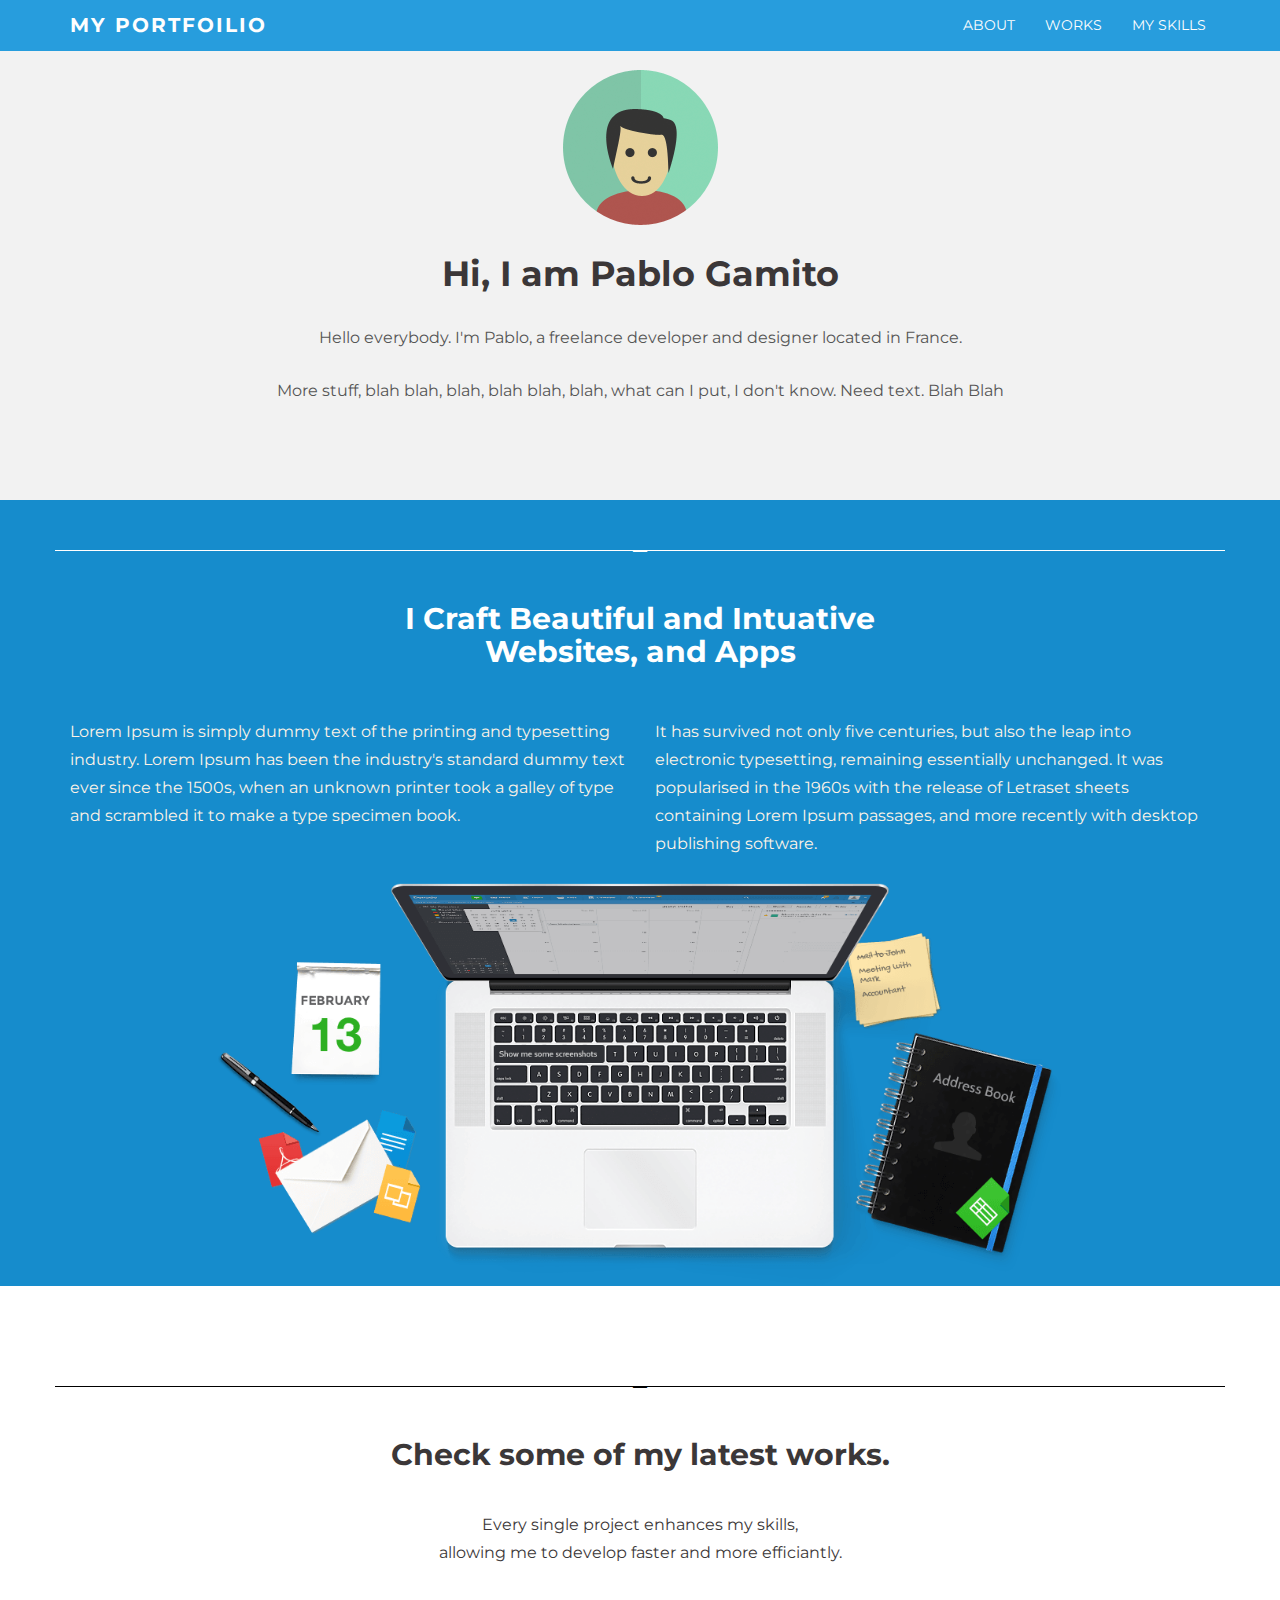
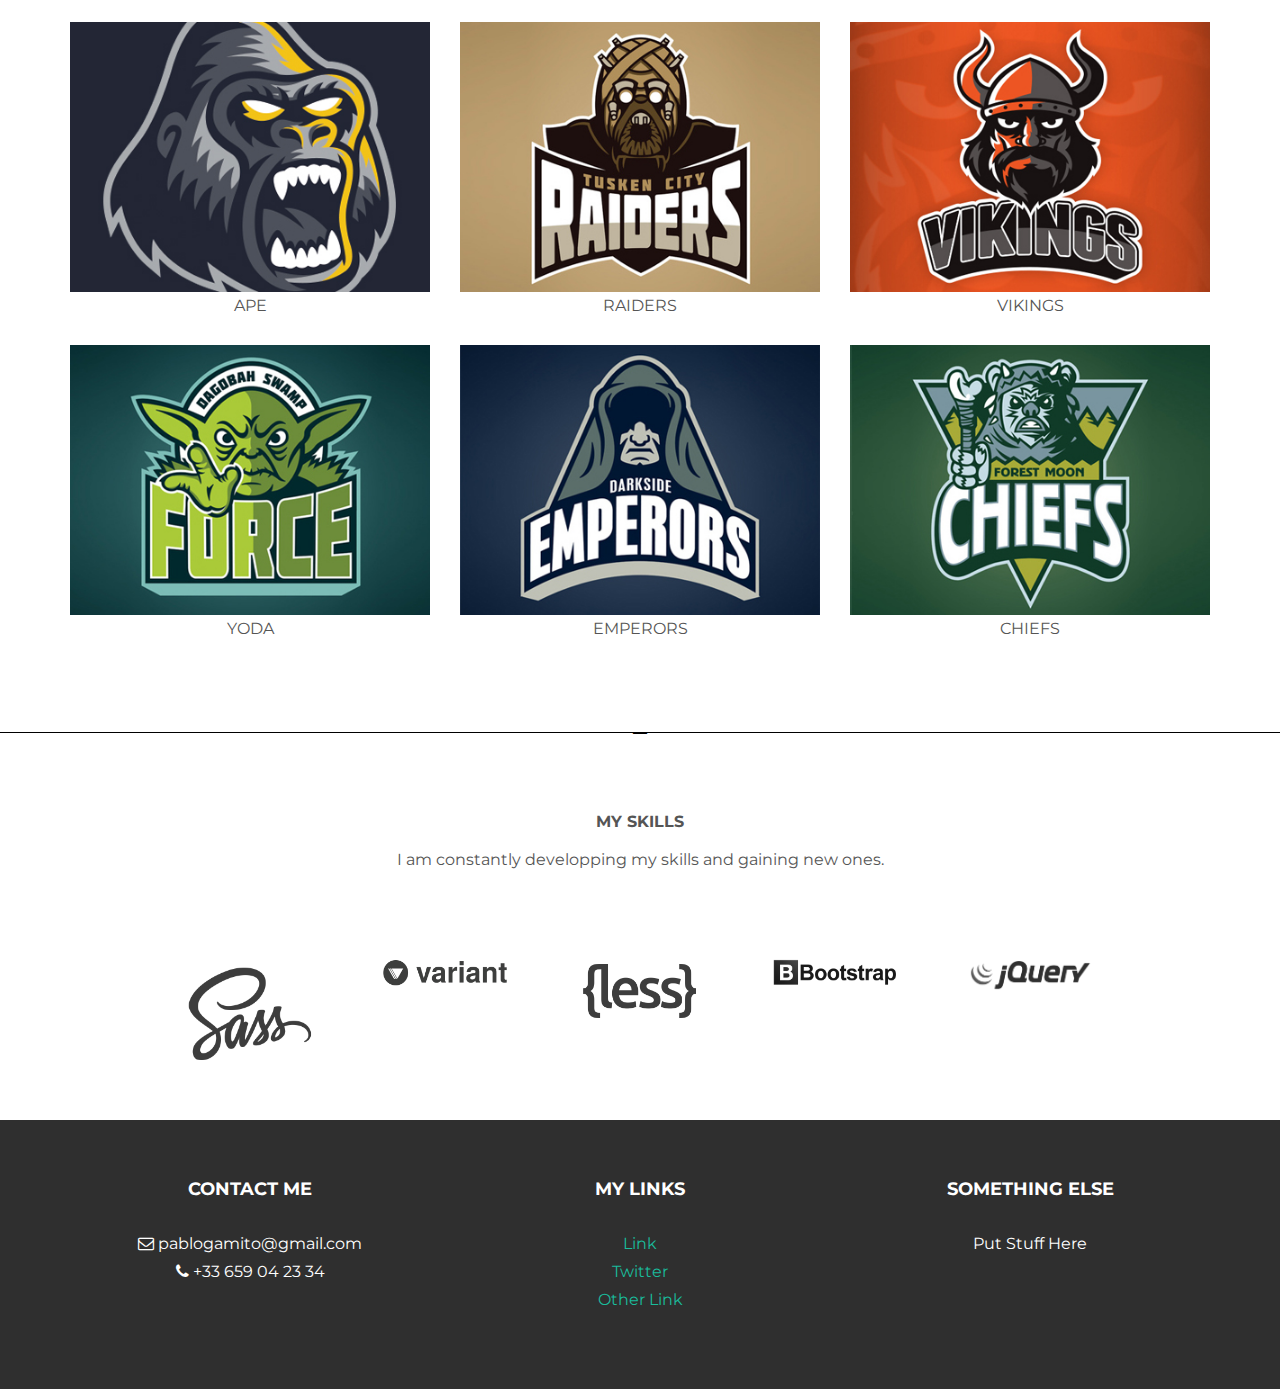
==== commit d5872c6c: "Slight Change of Theme Update" ====
--- a/index.html
+++ b/index.html
@@ -32,22 +32,19 @@
   <body id="page-top">
 
 <!-- Navigation -->
-  <nav class="navbar navbar-default navbar-fixed-top">
-    <div class="container">
-      <!-- Brand and toggle get grouped for better mobile display -->
-      <div class="navbar-header page-scroll">
-        <button type="button" class="navbar-toggle" data-toggle="collapse" data-target="#bs-example-navbar-collapse-1">
-          <span class="sr-only">Toggle navigation</span>
-          <span class="icon-bar"></span>
-          <span class="icon-bar"></span>
-          <span class="icon-bar"></span>
-        </button>
-        <a class="navbar-brand" href="#page-top">My Portfoilio</a>
-      </div>
-
-      <!-- Collect the nav links, forms, and other content for toggling -->
-      <div class="collapse navbar-collapse" id="bs-example-navbar-collapse-1">
-        <ul class="nav navbar-nav navbar-right">
+<nav class="navbar navbar-trans navbar-fixed-top" role="navigation">
+  <div class="container">
+    <div class="navbar-header">
+      <button type="button" class="navbar-toggle" data-toggle="collapse" data-target="#navbar-collapsible">
+        <span class="sr-only">Toggle navigation</span>
+        <span class="icon-bar"></span>
+        <span class="icon-bar"></span>
+        <span class="icon-bar"></span>
+      </button>
+      <a class="navbar-brand" href="#">My Portfoilio</a>
+    </div>
+    <div class="navbar-collapse collapse" id="navbar-collapsible">
+      <ul class="nav navbar-nav navbar-right">
           <li class="hidden">
             <a href="#page-top"></a>
           </li>
@@ -58,23 +55,22 @@
             <a href="#works">Works</a>
           </li>
           <li class="page-scroll">
-            <a href="#contact">Contact Me</a>
-          </li>
-        </ul>
-      </div>
-      <!-- /.navbar-collapse -->
+            <a href="#skills">My Skills</a>
+          </li>
+        <li>&nbsp;</li>
+      </ul>
     </div>
-    <!-- /.container-fluid -->
-  </nav>
+  </div>
+</nav>
 
   <!-- +++++ Welcome Section +++++ -->
-  <div id="ww">
+  <div id="welcome">
       <div class="container">
       <div class="row">
         <div class="col-lg-8 col-lg-offset-2 centered">
           <img src="assets/img/user.png" alt="Stanley">
           <h1>Hi, I am Pablo Gamito</h1>
-          <p>Hello everybody. I'm Pablo, a freelance developper and designer located in France. </p>
+          <p>Hello everybody. I'm Pablo, a freelance developer and designer located in France. </p>
           <p>More stuff, blah blah, blah, blah blah, blah, what can I put, I don't know. Need text. Blah Blah</p>
         
         </div><!-- /col-lg-8 -->
@@ -116,7 +112,8 @@
           <hr class="centered mt star-dark">
           <h2 class="mt">Check some of my latest works.</h2>
           <div class="col-md-8 col-md-offset-2">
-            <p class="works_text">Contrary to popular belief, Lorem Ipsum is not simply random text.<br/>It has roots in a piece of classical Latin literature<br/>from 45 BC, making it over 2000 years old.</p>
+            <p class="works_text">Every single project enhances my skills,<br/>
+            allowing me to develop faster and more efficiantly.</p>
 
            </div><!--/col-md-8-->
         </div><!--/row-->
@@ -155,11 +152,14 @@
     </div><!-- /row -->
   </div><!-- /container -->
 
-<!-- SKILLS -->
+<!-- SKILLS --> 
+  <section id=skills> 
     <hr class="centered mb_more star-dark">
       <div class="container mb">
         <div class="row clients centered">
-          <p class="mb"><b>MY SKILLS</b></p>
+          <p class="mb"><b>MY SKILLS</b></p><br>
+          <p class="mb_more">I am constantly developping my skills and gaining new ones.<br>
+          </p>
           <div class="languages">
           <div class="col-sm-2 col-sm-offset-1">
             <img src="assets/img/client1.png" alt="">
@@ -180,6 +180,7 @@
         </div><!--/row-->
       </div><!--/container-->
     </div><!--/.G-->
+  </section>
   
   
   <!-- +++++ Footer Section +++++ -->
@@ -219,5 +220,7 @@
     ================================================== -->
     <!-- Placed at the end of the document so the pages load faster -->
     <script src="assets/js/bootstrap.min.js"></script>
+    <script src="//ajax.googleapis.com/ajax/libs/jquery/2.0.2/jquery.min.js"></script>
+    <script src="assets/js/scripts.js"></script>
   </body>
 </html>
--- a/assets/css/main.css
+++ b/assets/css/main.css
@@ -1,12 +1,3 @@
-/*
- * Author: Carlos Alvarez
- * URL: http://alvarez.is
- *
- * Project Name: STANLEY - Free Bootstrap 3 Theme
- * Version: 1.0
- * URL: http://blacktie.co
- */
-
 @import url(http://fonts.googleapis.com/css?family=Montserrat:400,700);
 
 body {
@@ -141,7 +132,7 @@
 
 /* +++++ WRAP SECTIONS +++++ */
 
-#ww {
+#welcome {
 	padding-top: 70px;
 	padding-bottom: 70px;
 	background-color: #f2f2f2;
@@ -252,7 +243,7 @@
 
 section.about {
     color: #fff;
-    background: #3B3738;
+    background: rgb(22,140,204);
 }
 
 section.about a,
@@ -335,7 +326,7 @@
 
 hr.star-light:after {
     color: #fff;
-    background-color: #3B3738;
+    background-color: rgb(22,140,204);
 }
 
 hr.star-dark:after {
@@ -372,4 +363,39 @@
 {
   position: relative;
   bottom: 60px;
+}
+
+.img-portfolio{
+    position: relative;
+    bottom: 50px;
+    width: 100%;
+}
+
+.bar-portfolio{
+    position: relative;
+    bottom: 25px;
+}
+
+.icon-bar {
+    background-color:#fff;
+}
+
+.navbar-trans {
+    background-color:#279ddd;
+    color:#fff;
+}
+
+.navbar-trans li>a:hover,.navbar-trans li>a:focus,.navbar-trans li.active {
+    background-color:#38afef;
+}
+
+.navbar-trans a{
+    color:#fefefe;
+}
+
+.navbar-trans .form-control:focus {
+    border-color: #eee;
+    outline: 0;
+    -webkit-box-shadow: inset 0 1px 1px rgba(0,0,0,0.075),0 0 8px rgba(100,100,100,0.6);
+    box-shadow: inset 0 1px 1px rgba(0,0,0,0.075),0 0 8px rgba(100,100,100,0.6);
 }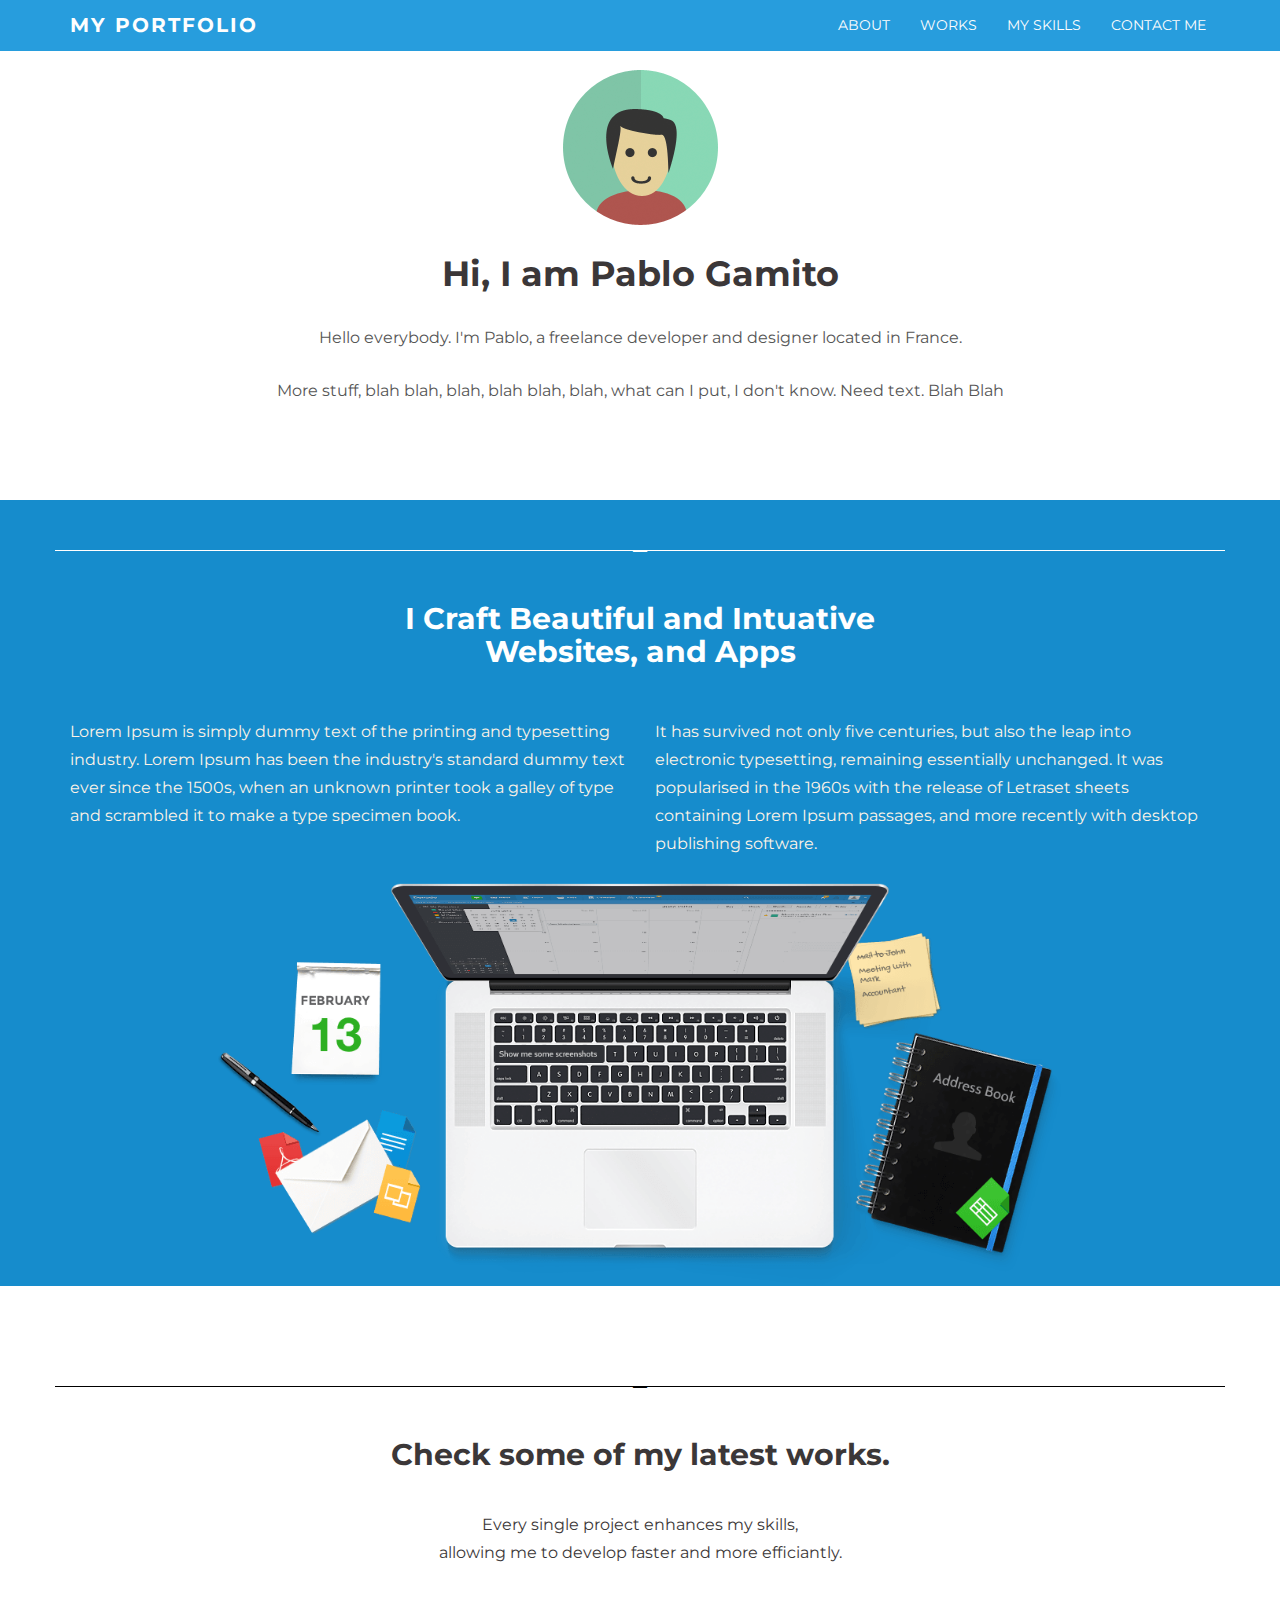
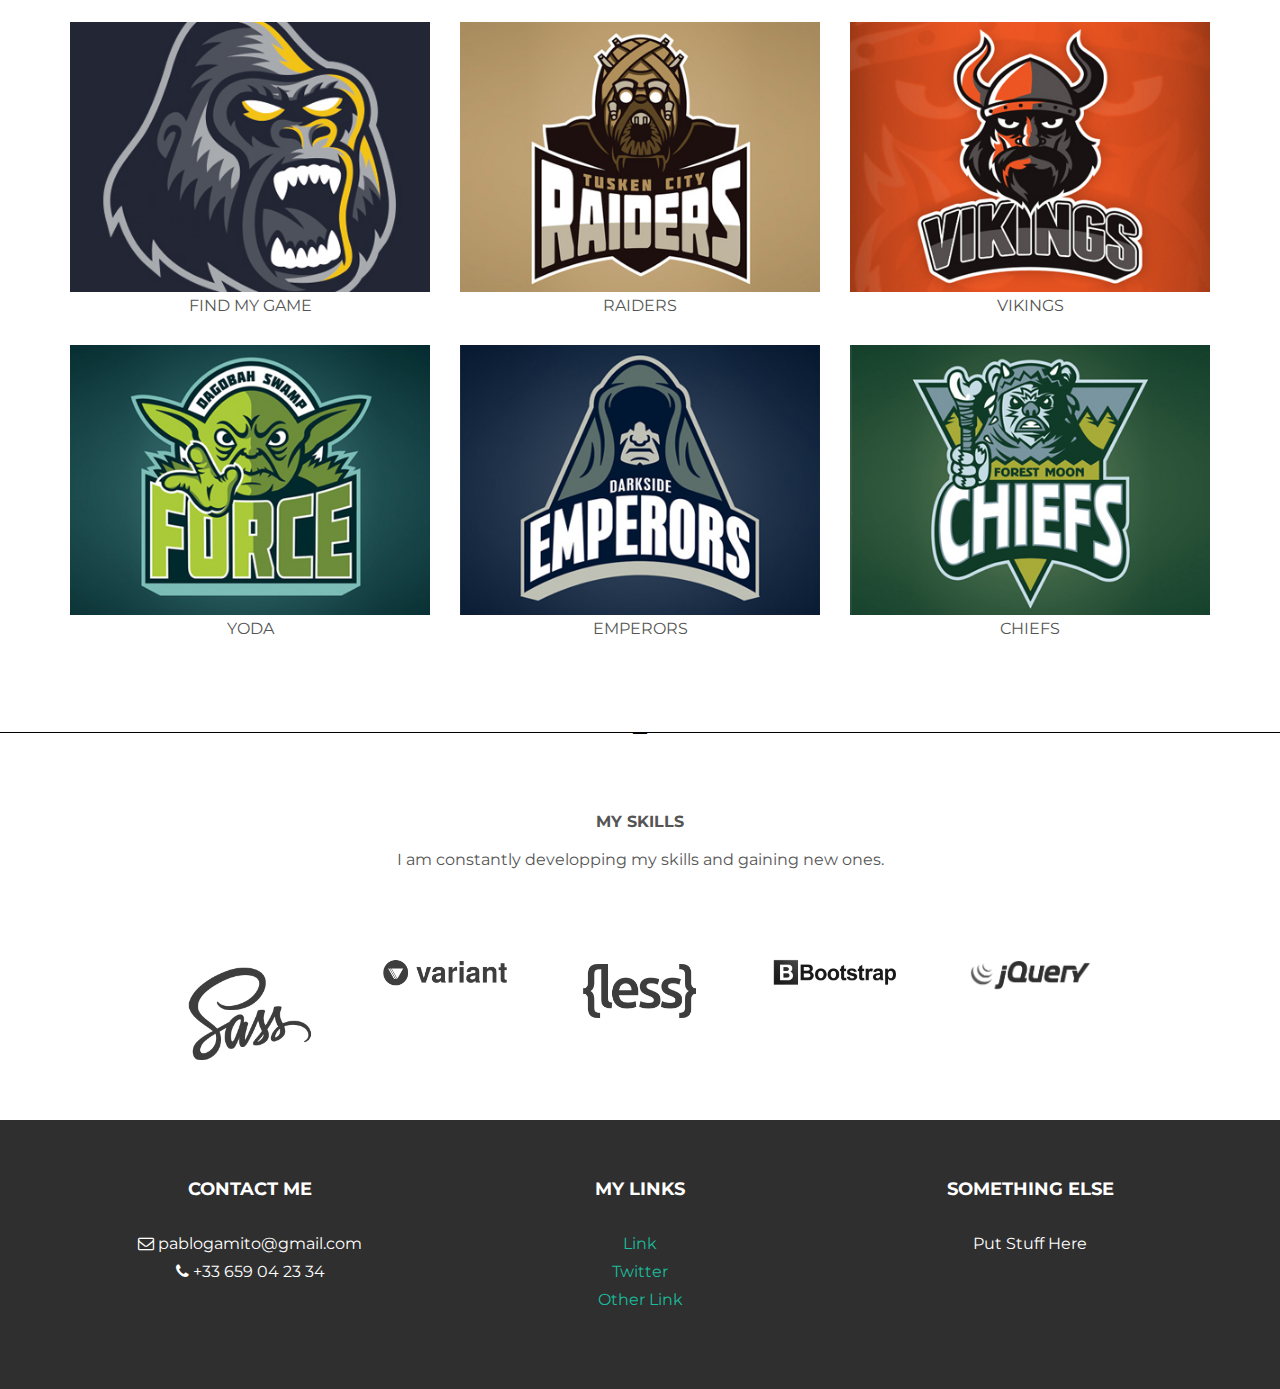
==== commit 340eb7b1: "End of day commit" ====
--- a/index.html
+++ b/index.html
@@ -8,7 +8,7 @@
     <meta name="author" content="">
     <link rel="shortcut icon" href="../../docs-assets/ico/favicon.png">
 
-    <title>STANLEY - Free Bootstrap Theme </title>
+    <title>Pabi's Portfolio </title>
 
     <!-- Bootstrap core CSS -->
     <link href="assets/css/bootstrap.css" rel="stylesheet">
@@ -41,7 +41,7 @@
         <span class="icon-bar"></span>
         <span class="icon-bar"></span>
       </button>
-      <a class="navbar-brand" href="#">My Portfoilio</a>
+      <a class="navbar-brand" href="#">My Portfolio</a>
     </div>
     <div class="navbar-collapse collapse" id="navbar-collapsible">
       <ul class="nav navbar-nav navbar-right">
@@ -56,6 +56,9 @@
           </li>
           <li class="page-scroll">
             <a href="#skills">My Skills</a>
+          </li>
+          <li class="page-scroll">
+            <a href="#contactme">Contact Me</a>
           </li>
         <li>&nbsp;</li>
       </ul>
@@ -125,7 +128,7 @@
     <div class="row mb_more centered"> 
       <div class="col-lg-4">
         <a class="zoom green" href="work01.html"><img class="img-responsive" src="assets/img/portfolio/port01.jpg" alt="" /></a>
-        <p>APE</p>
+        <p>FIND MY GAME</p>
       </div>
       <div class="col-lg-4">
         <a class="zoom green" href="work01.html"><img class="img-responsive" src="assets/img/portfolio/port02.jpg" alt="" /></a>
@@ -181,6 +184,13 @@
       </div><!--/container-->
     </div><!--/.G-->
   </section>
+
+
+  <!-- Contact Me -->
+<section id="contactme">
+  <script type="text/javascript"> id = 196131; </script>
+  <script type="text/javascript" src="http://kontactr.com/wp.js"></script>
+</section>
   
   
   <!-- +++++ Footer Section +++++ -->
@@ -199,9 +209,9 @@
         <div class="col-lg-4">
           <h4>My Links</h4>
           <p>
-            <a href="#">Link</a><br/>
-            <a href="https://www.twitter.com/pabigamito">Twitter</a><br/>
-            <a href="#">Other Link</a>
+            <a href="#" target="_blank">Link</a><br/>
+            <a href="https://www.twitter.com/pabigamito" target="_blank">Twitter</a><br/>
+            <a href="#" target="_blank">Other Link</a>
           </p>
         </div><!-- /col-lg-4 -->
         
--- a/assets/css/main.css
+++ b/assets/css/main.css
@@ -135,7 +135,8 @@
 #welcome {
 	padding-top: 70px;
 	padding-bottom: 70px;
-	background-color: #f2f2f2;
+    background-color: #fff;
+	/*background-color: #f2f2f2;*/
 }
 
 
@@ -368,7 +369,6 @@
 .img-portfolio{
     position: relative;
     bottom: 50px;
-    width: 100%;
 }
 
 .bar-portfolio{
